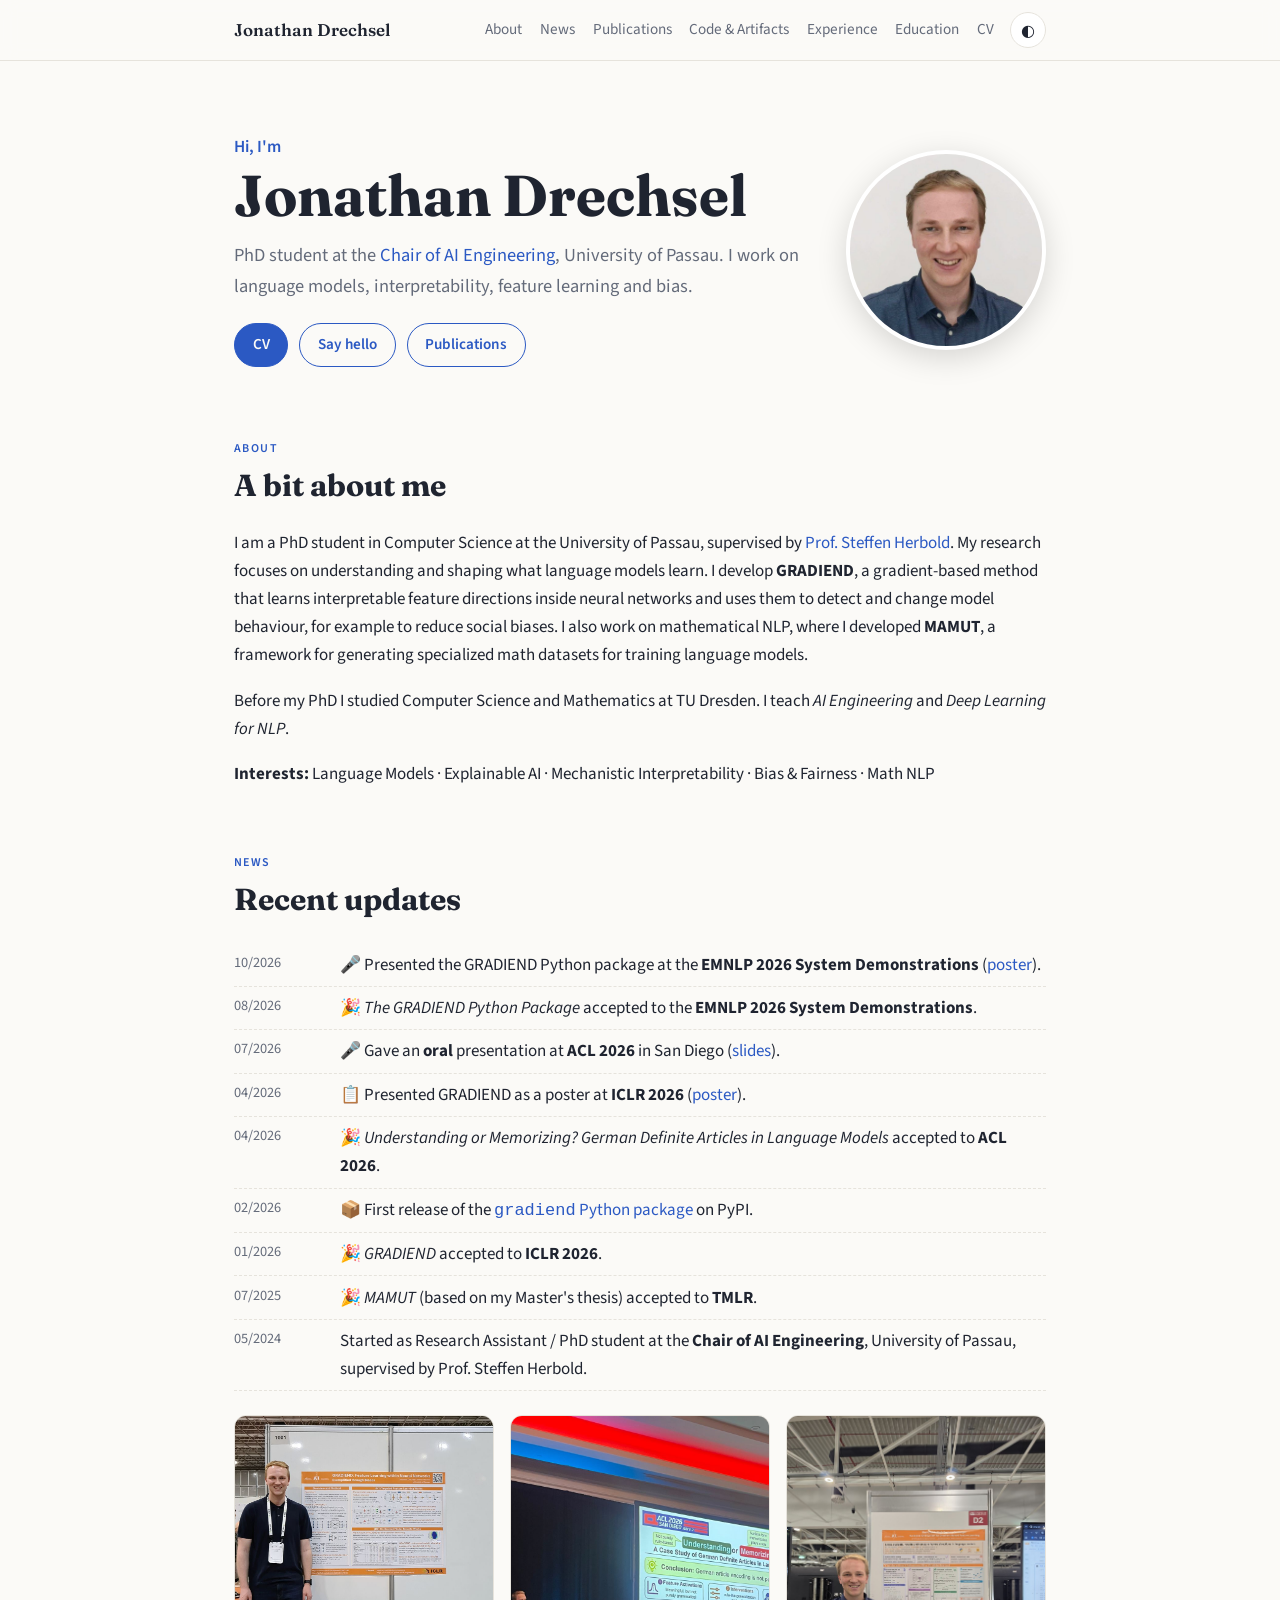
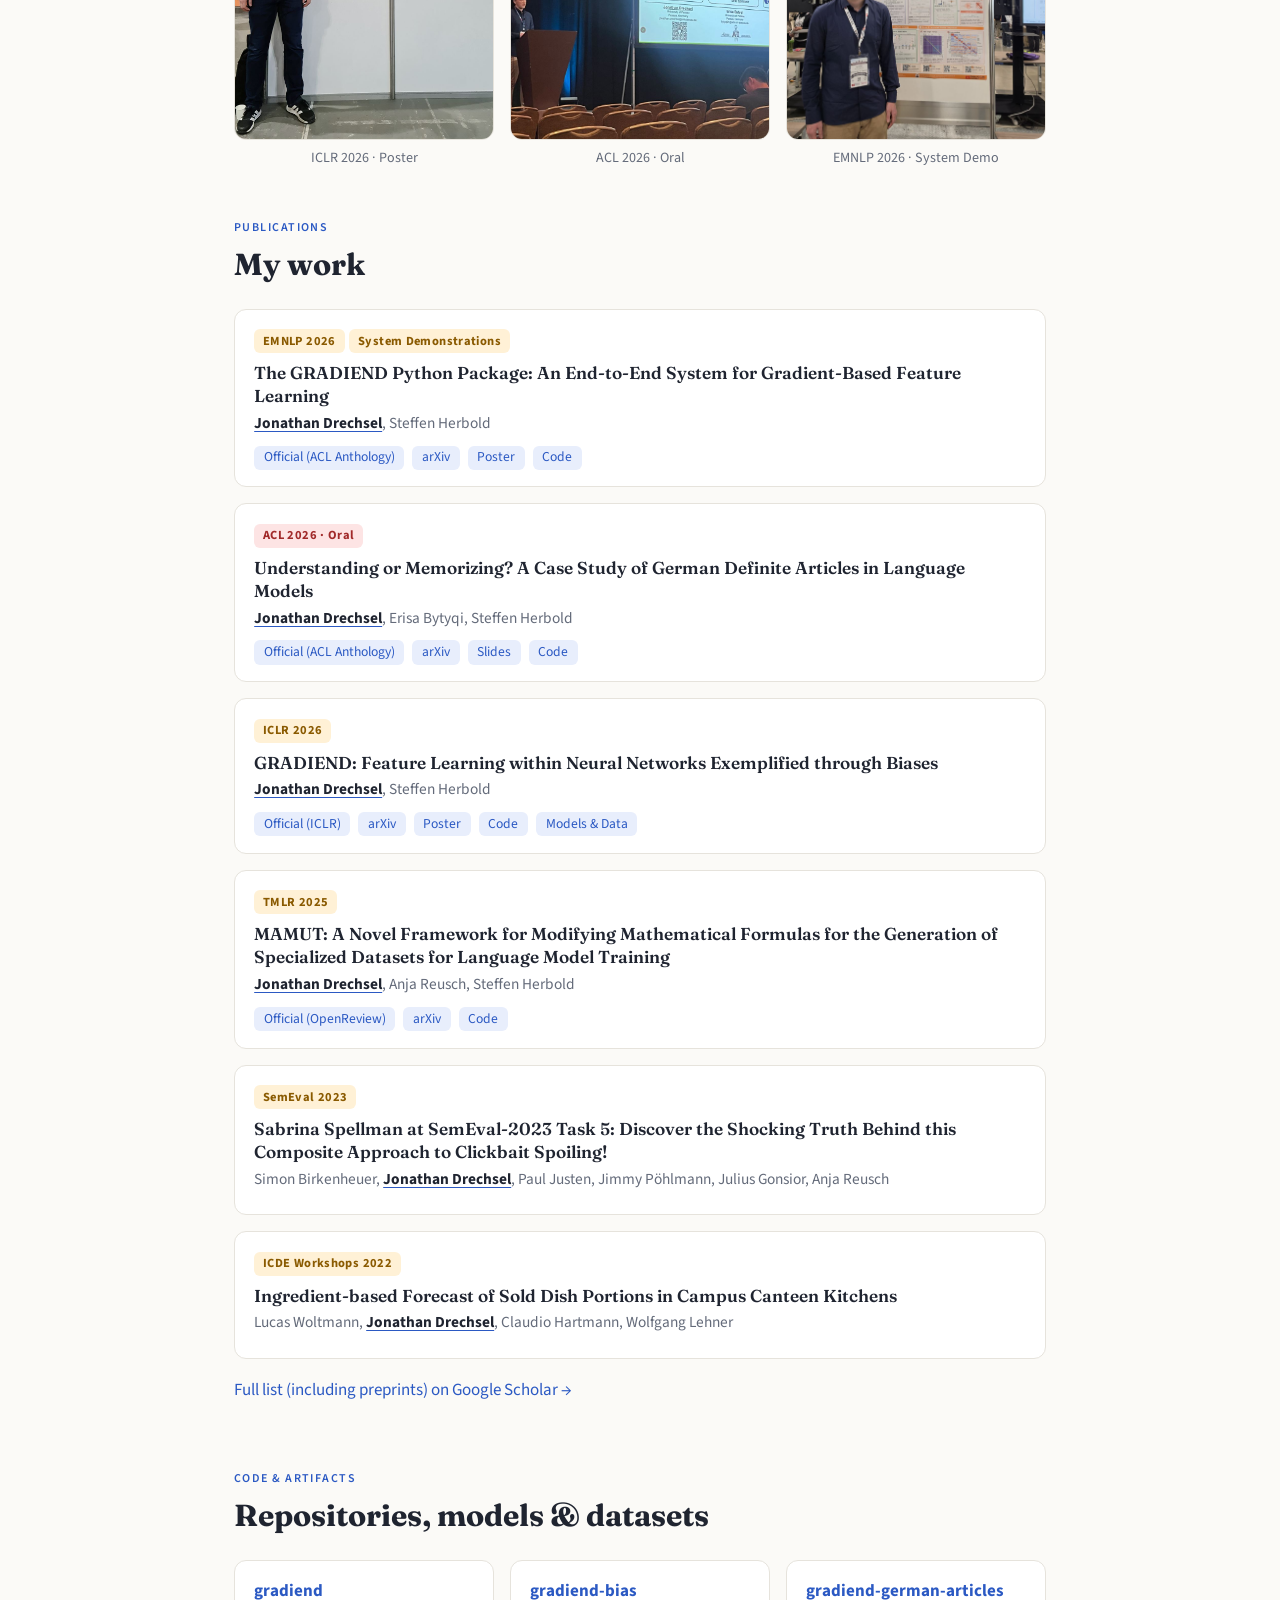
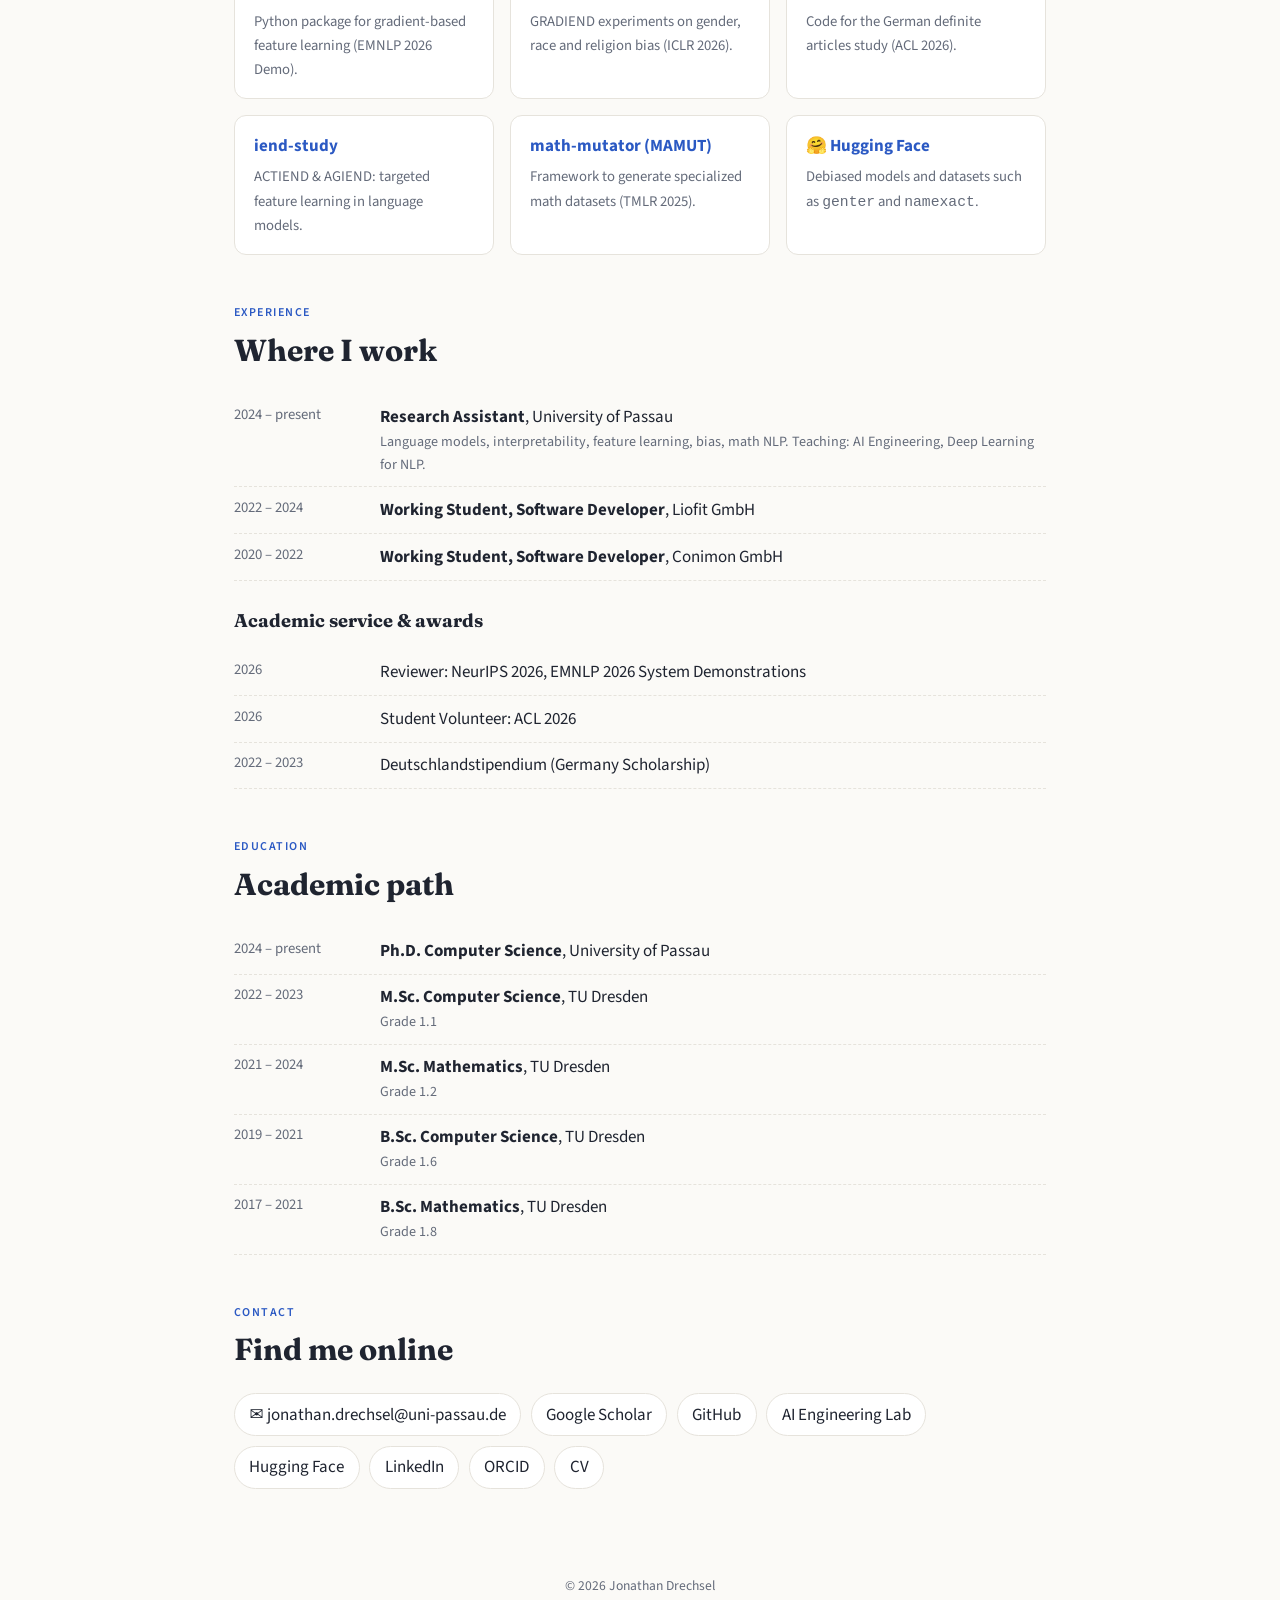
==== index.html @ 02e6375f "Add news, official links, posters, slides, photos" ====
<!DOCTYPE html>
<html lang="en" data-theme="light">
<head>
  <meta charset="UTF-8" />
  <meta name="viewport" content="width=device-width, initial-scale=1" />
  <meta name="description" content="Jonathan Drechsel — PhD student at the University of Passau working on language models, interpretability and feature learning." />
  <meta name="author" content="Jonathan Drechsel" />
  <title>Jonathan Drechsel</title>
  <link rel="preconnect" href="https://fonts.googleapis.com" />
  <link rel="preconnect" href="https://fonts.gstatic.com" crossorigin />
  <link href="https://fonts.googleapis.com/css2?family=Fraunces:opsz,wght@9..144,500;9..144,600;9..144,700&family=Source+Sans+3:ital,wght@0,400;0,600;1,400&display=swap" rel="stylesheet" />
  <link rel="stylesheet" href="styles.css" />
  <script>try{var t=localStorage.getItem("theme");if(t)document.documentElement.setAttribute("data-theme",t)}catch(e){}</script>
</head>
<body>
  <header class="site-header">
    <div class="wrap">
      <a class="brand" href="#top">Jonathan Drechsel</a>
      <nav class="nav" aria-label="Primary">
        <a href="#about">About</a>
        <a href="#news">News</a>
        <a href="#publications">Publications</a>
        <a href="#artifacts">Code &amp; Artifacts</a>
        <a href="#experience">Experience</a>
        <a href="#education">Education</a>
        <a href="cv.html">CV</a>
      </nav>
      <button type="button" class="theme-toggle" id="theme-toggle" aria-label="Toggle dark mode">◐</button>
    </div>
  </header>

  <main id="top" class="wrap">
    <section class="hero">
      <div>
        <p class="hero__hi">Hi, I'm</p>
        <h1>Jonathan Drechsel</h1>
        <p class="hero__lead">PhD student at the <a href="https://www.fim.uni-passau.de/ai-engineering" target="_blank" rel="noopener">Chair of AI Engineering</a>, University of Passau. I work on language models, interpretability, feature learning and bias.</p>
        <div class="btns">
          <a class="btn btn--primary" href="cv.html">CV</a>
          <a class="btn btn--ghost" href="mailto:jonathan.drechsel@uni-passau.de">Say hello</a>
          <a class="btn btn--ghost" href="#publications">Publications</a>
        </div>
      </div>
      <img class="hero__photo" src="assets/profile.jpg" alt="Portrait of Jonathan Drechsel" onerror="this.style.visibility='hidden'" />
    </section>

    <section id="about" class="section">
      <div class="section__label">About</div>
      <h2>A bit about me</h2>
      <p>I am a PhD student in Computer Science at the University of Passau, supervised by <a href="https://scholar.google.com/citations?user=Fac_e58AAAAJ" target="_blank" rel="noopener">Prof. Steffen Herbold</a>. My research focuses on understanding and shaping what language models learn. I develop <strong>GRADIEND</strong>, a gradient-based method that learns interpretable feature directions inside neural networks and uses them to detect and change model behaviour, for example to reduce social biases. I also work on mathematical NLP, where I developed <strong>MAMUT</strong>, a framework for generating specialized math datasets for training language models.</p>
      <p>Before my PhD I studied Computer Science and Mathematics at TU Dresden. I teach <em>AI Engineering</em> and <em>Deep Learning for NLP</em>.</p>
      <p><strong>Interests:</strong> Language Models · Explainable AI · Mechanistic Interpretability · Bias &amp; Fairness · Math NLP</p>
    </section>

    <section id="news" class="section">
      <div class="section__label">News</div>
      <h2>Recent updates</h2>
      <ul class="news">
        <li><time>10/2026</time><span>🎤 Presented the GRADIEND Python package at the <strong>EMNLP 2026 System Demonstrations</strong> (<a href="assets/2026-EMNLP-poster.pdf" target="_blank" rel="noopener">poster</a>).</span></li>
        <li><time>08/2026</time><span>🎉 <em>The GRADIEND Python Package</em> accepted to the <strong>EMNLP 2026 System Demonstrations</strong>.</span></li>
        <li><time>07/2026</time><span>🎤 Gave an <strong>oral</strong> presentation at <strong>ACL 2026</strong> in San Diego (<a href="assets/2026-ACL-slides.pdf" target="_blank" rel="noopener">slides</a>).</span></li>
        <li><time>04/2026</time><span>📋 Presented GRADIEND as a poster at <strong>ICLR 2026</strong> (<a href="assets/2026-ICLR-poster.pdf" target="_blank" rel="noopener">poster</a>).</span></li>
        <li><time>04/2026</time><span>🎉 <em>Understanding or Memorizing? German Definite Articles in Language Models</em> accepted to <strong>ACL 2026</strong>.</span></li>
        <li><time>02/2026</time><span>📦 First release of the <a href="https://pypi.org/project/gradiend/" target="_blank" rel="noopener"><code>gradiend</code> Python package</a> on PyPI.</span></li>
        <li><time>01/2026</time><span>🎉 <em>GRADIEND</em> accepted to <strong>ICLR 2026</strong>.</span></li>
        <li><time>07/2025</time><span>🎉 <em>MAMUT</em> (based on my Master's thesis) accepted to <strong>TMLR</strong>.</span></li>
        <li><time>05/2024</time><span>Started as Research Assistant / PhD student at the <strong>Chair of AI Engineering</strong>, University of Passau, supervised by Prof. Steffen Herbold.</span></li>
      </ul>
      <div class="gallery">
        <figure><a href="assets/2026-ICLR-poster.pdf" target="_blank" rel="noopener"><img src="assets/2026-ICLR-photo.jpg" alt="Jonathan Drechsel at his ICLR 2026 poster" loading="lazy" /></a><figcaption>ICLR 2026 · Poster</figcaption></figure>
        <figure><a href="assets/2026-ACL-slides.pdf" target="_blank" rel="noopener"><img src="assets/2026-ACL-photo.jpg" alt="Jonathan Drechsel presenting at ACL 2026" loading="lazy" /></a><figcaption>ACL 2026 · Oral</figcaption></figure>
        <figure><a href="assets/2026-EMNLP-poster.pdf" target="_blank" rel="noopener"><img src="assets/2026-EMNLP-photo.jpg" alt="Jonathan Drechsel at his EMNLP 2026 demo poster" loading="lazy" /></a><figcaption>EMNLP 2026 · System Demo</figcaption></figure>
      </div>
    </section>

    <section id="publications" class="section">
      <div class="section__label">Publications</div>
      <h2>My work</h2>

      <article class="pub">
        <span class="venue">EMNLP 2026</span><span class="venue">System Demonstrations</span>
        <h3 class="pub__title">The GRADIEND Python Package: An End-to-End System for Gradient-Based Feature Learning</h3>
        <p class="pub__authors"><strong>Jonathan Drechsel</strong>, Steffen Herbold</p>
        <div class="links"><a href="https://aclanthology.org/2026.emnlp-demos.18/" target="_blank" rel="noopener">Official (ACL Anthology)</a><a href="https://arxiv.org/abs/2602.23993" target="_blank" rel="noopener">arXiv</a><a href="assets/2026-EMNLP-poster.pdf" target="_blank" rel="noopener">Poster</a><a href="https://github.com/aieng-lab/gradiend" target="_blank" rel="noopener">Code</a></div>
      </article>

      <article class="pub">
        <span class="venue venue--oral">ACL 2026 · Oral</span>
        <h3 class="pub__title">Understanding or Memorizing? A Case Study of German Definite Articles in Language Models</h3>
        <p class="pub__authors"><strong>Jonathan Drechsel</strong>, Erisa Bytyqi, Steffen Herbold</p>
        <div class="links"><a href="https://aclanthology.org/2026.acl-long.436/" target="_blank" rel="noopener">Official (ACL Anthology)</a><a href="https://arxiv.org/abs/2601.09313" target="_blank" rel="noopener">arXiv</a><a href="assets/2026-ACL-slides.pdf" target="_blank" rel="noopener">Slides</a><a href="https://github.com/aieng-lab/gradiend-german-articles" target="_blank" rel="noopener">Code</a></div>
      </article>

      <article class="pub">
        <span class="venue">ICLR 2026</span>
        <h3 class="pub__title">GRADIEND: Feature Learning within Neural Networks Exemplified through Biases</h3>
        <p class="pub__authors"><strong>Jonathan Drechsel</strong>, Steffen Herbold</p>
        <div class="links"><a href="https://iclr.cc/virtual/2026/poster/10011792" target="_blank" rel="noopener">Official (ICLR)</a><a href="https://arxiv.org/abs/2502.01406" target="_blank" rel="noopener">arXiv</a><a href="assets/2026-ICLR-poster.pdf" target="_blank" rel="noopener">Poster</a><a href="https://github.com/aieng-lab/gradiend-bias" target="_blank" rel="noopener">Code</a><a href="https://huggingface.co/aieng-lab" target="_blank" rel="noopener">Models &amp; Data</a></div>
      </article>

      <article class="pub">
        <span class="venue">TMLR 2025</span>
        <h3 class="pub__title">MAMUT: A Novel Framework for Modifying Mathematical Formulas for the Generation of Specialized Datasets for Language Model Training</h3>
        <p class="pub__authors"><strong>Jonathan Drechsel</strong>, Anja Reusch, Steffen Herbold</p>
        <div class="links"><a href="https://openreview.net/forum?id=khODmRpQEx" target="_blank" rel="noopener">Official (OpenReview)</a><a href="https://arxiv.org/abs/2502.20855" target="_blank" rel="noopener">arXiv</a><a href="https://github.com/aieng-lab/math-mutator" target="_blank" rel="noopener">Code</a></div>
      </article>

      <article class="pub">
        <span class="venue">SemEval 2023</span>
        <h3 class="pub__title">Sabrina Spellman at SemEval-2023 Task 5: Discover the Shocking Truth Behind this Composite Approach to Clickbait Spoiling!</h3>
        <p class="pub__authors">Simon Birkenheuer, <strong>Jonathan Drechsel</strong>, Paul Justen, Jimmy Pöhlmann, Julius Gonsior, Anja Reusch</p>
      </article>

      <article class="pub">
        <span class="venue">ICDE Workshops 2022</span>
        <h3 class="pub__title">Ingredient-based Forecast of Sold Dish Portions in Campus Canteen Kitchens</h3>
        <p class="pub__authors">Lucas Woltmann, <strong>Jonathan Drechsel</strong>, Claudio Hartmann, Wolfgang Lehner</p>
      </article>

      <p><a href="https://scholar.google.com/citations?user=QU3A0L8AAAAJ" target="_blank" rel="noopener">Full list (including preprints) on Google Scholar →</a></p>
    </section>

    <section id="artifacts" class="section">
      <div class="section__label">Code &amp; Artifacts</div>
      <h2>Repositories, models &amp; datasets</h2>
      <div class="grid">
        <div class="card"><a href="https://github.com/aieng-lab/gradiend" target="_blank" rel="noopener"><strong>gradiend</strong></a><p>Python package for gradient-based feature learning (EMNLP 2026 Demo).</p></div>
        <div class="card"><a href="https://github.com/aieng-lab/gradiend-bias" target="_blank" rel="noopener"><strong>gradiend-bias</strong></a><p>GRADIEND experiments on gender, race and religion bias (ICLR 2026).</p></div>
        <div class="card"><a href="https://github.com/aieng-lab/gradiend-german-articles" target="_blank" rel="noopener"><strong>gradiend-german-articles</strong></a><p>Code for the German definite articles study (ACL 2026).</p></div>
        <div class="card"><a href="https://github.com/aieng-lab/iend-study" target="_blank" rel="noopener"><strong>iend-study</strong></a><p>ACTIEND &amp; AGIEND: targeted feature learning in language models.</p></div>
        <div class="card"><a href="https://github.com/aieng-lab/math-mutator" target="_blank" rel="noopener"><strong>math-mutator (MAMUT)</strong></a><p>Framework to generate specialized math datasets (TMLR 2025).</p></div>
        <div class="card"><a href="https://huggingface.co/aieng-lab" target="_blank" rel="noopener"><strong>🤗 Hugging Face</strong></a><p>Debiased models and datasets such as <code>genter</code> and <code>namexact</code>.</p></div>
      </div>
    </section>

    <section id="experience" class="section">
      <div class="section__label">Experience</div>
      <h2>Where I work</h2>
      <ul class="tl">
        <li><span class="when">2024 – present</span><span class="what"><strong>Research Assistant</strong>, University of Passau<small>Language models, interpretability, feature learning, bias, math NLP. Teaching: AI Engineering, Deep Learning for NLP.</small></span></li>
        <li><span class="when">2022 – 2024</span><span class="what"><strong>Working Student, Software Developer</strong>, Liofit GmbH</span></li>
        <li><span class="when">2020 – 2022</span><span class="what"><strong>Working Student, Software Developer</strong>, Conimon GmbH</span></li>
      </ul>
      <h3 class="sub">Academic service &amp; awards</h3>
      <ul class="tl">
        <li><span class="when">2026</span><span class="what">Reviewer: NeurIPS 2026, EMNLP 2026 System Demonstrations</span></li>
        <li><span class="when">2026</span><span class="what">Student Volunteer: ACL 2026</span></li>
        <li><span class="when">2022 – 2023</span><span class="what">Deutschlandstipendium (Germany Scholarship)</span></li>
      </ul>
    </section>

    <section id="education" class="section">
      <div class="section__label">Education</div>
      <h2>Academic path</h2>
      <ul class="tl">
        <li><span class="when">2024 – present</span><span class="what"><strong>Ph.D. Computer Science</strong>, University of Passau</span></li>
        <li><span class="when">2022 – 2023</span><span class="what"><strong>M.Sc. Computer Science</strong>, TU Dresden<small>Grade 1.1</small></span></li>
        <li><span class="when">2021 – 2024</span><span class="what"><strong>M.Sc. Mathematics</strong>, TU Dresden<small>Grade 1.2</small></span></li>
        <li><span class="when">2019 – 2021</span><span class="what"><strong>B.Sc. Computer Science</strong>, TU Dresden<small>Grade 1.6</small></span></li>
        <li><span class="when">2017 – 2021</span><span class="what"><strong>B.Sc. Mathematics</strong>, TU Dresden<small>Grade 1.8</small></span></li>
      </ul>
    </section>

    <section id="contact" class="section">
      <div class="section__label">Contact</div>
      <h2>Find me online</h2>
      <ul class="chips">
        <li><a href="mailto:jonathan.drechsel@uni-passau.de">✉ jonathan.drechsel@uni-passau.de</a></li>
        <li><a href="https://scholar.google.com/citations?user=QU3A0L8AAAAJ" target="_blank" rel="noopener">Google Scholar</a></li>
        <li><a href="https://github.com/jdrechsel13" target="_blank" rel="noopener">GitHub</a></li>
        <li><a href="https://github.com/aieng-lab" target="_blank" rel="noopener">AI Engineering Lab</a></li>
        <li><a href="https://huggingface.co/aieng-lab" target="_blank" rel="noopener">Hugging Face</a></li>
        <li><a href="https://www.linkedin.com/in/jonathan-drechsel-561b48285" target="_blank" rel="noopener">LinkedIn</a></li>
        <li><a href="https://orcid.org/0009-0007-3383-2777" target="_blank" rel="noopener">ORCID</a></li>
        <li><a href="cv.html">CV</a></li>
      </ul>
    </section>
  </main>

  <footer class="site-footer"><p>© <span id="year"></span> Jonathan Drechsel</p></footer>
  <script src="script.js"></script>
</body>
</html>
---- styles.css ----
:root {
  --bg: #fbfaf7; --surface: #ffffff; --text: #1f2430; --muted: #646b7a;
  --line: #e6e3dc; --accent: #2b59c3; --accent-soft: #e8eefc; --badge: #fff1d6; --badge-text: #8a5a00;
  --oral: #fde4e4; --oral-text: #a12a2a;
  --serif: "Fraunces", Georgia, serif; --sans: "Source Sans 3", system-ui, sans-serif;
}
[data-theme="dark"] {
  --bg: #12151c; --surface: #1a1e28; --text: #e8eaf0; --muted: #9aa2b3;
  --line: #2a3040; --accent: #8fb0ff; --accent-soft: #212a42; --badge: #3a2f14; --badge-text: #f3c969;
  --oral: #43202a; --oral-text: #ff9aa8;
}
* { box-sizing: border-box; }
html { scroll-behavior: smooth; }
body { margin: 0; background: var(--bg); color: var(--text); font: 17px/1.65 var(--sans); }
a { color: var(--accent); text-decoration: none; }
a:hover { text-decoration: underline; }
.wrap { max-width: 860px; margin: 0 auto; padding: 0 1.5rem; }

.site-header { position: sticky; top: 0; z-index: 10; background: color-mix(in srgb, var(--bg) 88%, transparent);
  backdrop-filter: blur(8px); border-bottom: 1px solid var(--line); }
.site-header .wrap { display: flex; align-items: center; gap: 1rem; height: 60px; }
.brand { font-family: var(--serif); font-weight: 600; color: var(--text); margin-right: auto; }
.nav { display: flex; gap: 1.1rem; flex-wrap: wrap; font-size: .95rem; }
.nav a { color: var(--muted); } .nav a:hover { color: var(--accent); text-decoration: none; }
.theme-toggle { border: 1px solid var(--line); background: var(--surface); color: var(--text);
  border-radius: 999px; width: 36px; height: 36px; cursor: pointer; font-size: 1rem; }

.hero { display: grid; grid-template-columns: 1fr 200px; gap: 2.5rem; align-items: center; padding: 4.5rem 0 2rem; }
.hero__hi { color: var(--accent); margin: 0; font-weight: 600; }
.hero h1 { font-family: var(--serif); font-size: clamp(2.4rem, 6vw, 3.6rem); line-height: 1.1; margin: .2rem 0 .8rem; }
.hero__lead { color: var(--muted); font-size: 1.15rem; margin: 0 0 1.4rem; }
.hero__photo { width: 200px; height: 200px; border-radius: 50%; object-fit: cover; border: 4px solid var(--surface);
  box-shadow: 0 8px 30px rgba(0,0,0,.15); background: var(--accent-soft); }
.btns { display: flex; gap: .7rem; flex-wrap: wrap; }
.btn { padding: .5rem 1.1rem; border-radius: 999px; border: 1px solid var(--accent); font-weight: 600; font-size: .95rem; }
.btn--primary { background: var(--accent); color: var(--bg); } .btn--primary:hover { text-decoration: none; opacity: .9; }
.btn--ghost { color: var(--accent); }

.section { padding: 2.5rem 0 .5rem; }
.section__label { text-transform: uppercase; letter-spacing: .12em; font-size: .75rem; color: var(--accent); font-weight: 600; }
.section h2 { font-family: var(--serif); font-size: 1.9rem; margin: .1rem 0 1.2rem; }

.news { list-style: none; padding: 0; margin: 0; }
.news li { display: grid; grid-template-columns: 90px 1fr; gap: 1rem; padding: .45rem 0; border-bottom: 1px dashed var(--line); }
.news time { color: var(--muted); font-size: .9rem; font-variant-numeric: tabular-nums; }

.pub, .proj, .card { background: var(--surface); border: 1px solid var(--line); border-radius: 12px; padding: 1rem 1.2rem; margin-bottom: 1rem; }
.venue { display: inline-block; background: var(--badge); color: var(--badge-text); font-weight: 700; font-size: .78rem;
  padding: .1rem .55rem; border-radius: 6px; letter-spacing: .03em; margin-right: .3rem; }
.venue--oral { background: var(--oral); color: var(--oral-text); }
.pub__title { font-family: var(--serif); font-size: 1.08rem; font-weight: 600; margin: .45rem 0 .2rem; line-height: 1.35; }
.pub__authors { color: var(--muted); margin: 0 0 .4rem; font-size: .96rem; }
.pub__authors strong { color: var(--text); text-decoration: underline; text-decoration-color: var(--accent); text-underline-offset: 3px; }
.links a { display: inline-block; font-size: .85rem; margin-right: .5rem; padding: .05rem .6rem; border-radius: 6px; background: var(--accent-soft); }
.links a:hover { text-decoration: none; filter: brightness(.95); }
.sub { font-family: var(--serif); font-size: 1.15rem; margin: 1.6rem 0 .8rem; }

.proj { display: flex; justify-content: space-between; gap: 1rem; align-items: baseline; }
.proj p { margin: .2rem 0 0; color: var(--muted); font-size: .95rem; }
.grid { display: grid; grid-template-columns: repeat(auto-fill, minmax(260px, 1fr)); gap: 1rem; }
.grid .card { margin: 0; } .card p { margin: .3rem 0 0; color: var(--muted); font-size: .92rem; }

.tl { list-style: none; padding: 0; margin: 0; }
.tl li { display: grid; grid-template-columns: 130px 1fr; gap: 1rem; padding: .55rem 0; border-bottom: 1px dashed var(--line); }
.tl .when { color: var(--muted); font-size: .92rem; }
.tl .what small { display: block; color: var(--muted); }

.chips { list-style: none; display: flex; flex-wrap: wrap; gap: .6rem; padding: 0; }
.chips a { display: block; border: 1px solid var(--line); background: var(--surface); padding: .4rem .9rem; border-radius: 999px; color: var(--text); }
.chips a:hover { border-color: var(--accent); text-decoration: none; }
.site-footer { text-align: center; color: var(--muted); font-size: .85rem; padding: 3rem 0 2rem; }

@media (max-width: 640px) {
  .hero { grid-template-columns: 1fr; padding-top: 2.5rem; } .hero__photo { order: -1; width: 140px; height: 140px; }
  .news li, .tl li { grid-template-columns: 1fr; gap: 0; } .nav { display: none; }
}

/* ---------- CV page / print ---------- */
.cv { max-width: 800px; margin: 0 auto; padding: 2rem 1.5rem 3rem; }
.cv h1 { font-family: var(--serif); margin: 0; font-size: 2.2rem; }
.cv .tagline { color: var(--muted); margin: 0 0 .2rem; }
.cv h2 { font-family: var(--serif); font-size: 1.2rem; border-bottom: 2px solid var(--accent); padding-bottom: .15rem; margin: 1.8rem 0 .7rem; }
.cv .item { display: grid; grid-template-columns: 140px 1fr; gap: 1rem; margin-bottom: .55rem; }
.cv .item .when { color: var(--muted); font-size: .92rem; }
.cv .publine { margin: 0 0 .6rem; font-size: .96rem; }
.cv .publine strong { text-decoration: underline; }
.cv-actions { display: flex; gap: .7rem; margin: 1rem 0; }

@media print {
  :root, [data-theme="dark"] { --bg: #fff; --surface: #fff; --text: #111; --muted: #555; --line: #ddd; --accent: #1f4aa8; --accent-soft: #fff; }
  @page { size: A4; margin: 14mm; }
  body { font-size: 10.5pt; line-height: 1.45; }
  .site-header, .cv-actions, .site-footer { display: none !important; }
  .cv { padding: 0; max-width: none; }
  .cv h2 { break-after: avoid; } .cv .item, .cv .publine { break-inside: avoid; }
  a { color: inherit; }
}

/* ---------- Conference photo gallery ---------- */
.gallery { display: grid; grid-template-columns: repeat(auto-fit, minmax(210px, 1fr)); gap: 1rem; margin-top: 1.5rem; }
.gallery figure { margin: 0; }
.gallery img { width: 100%; aspect-ratio: 4/5; object-fit: cover; object-position: top; border-radius: 12px; border: 1px solid var(--line); display: block; transition: transform .2s; }
.gallery a:hover img { transform: translateY(-3px); }
.gallery figcaption { text-align: center; color: var(--muted); font-size: .88rem; margin-top: .4rem; }
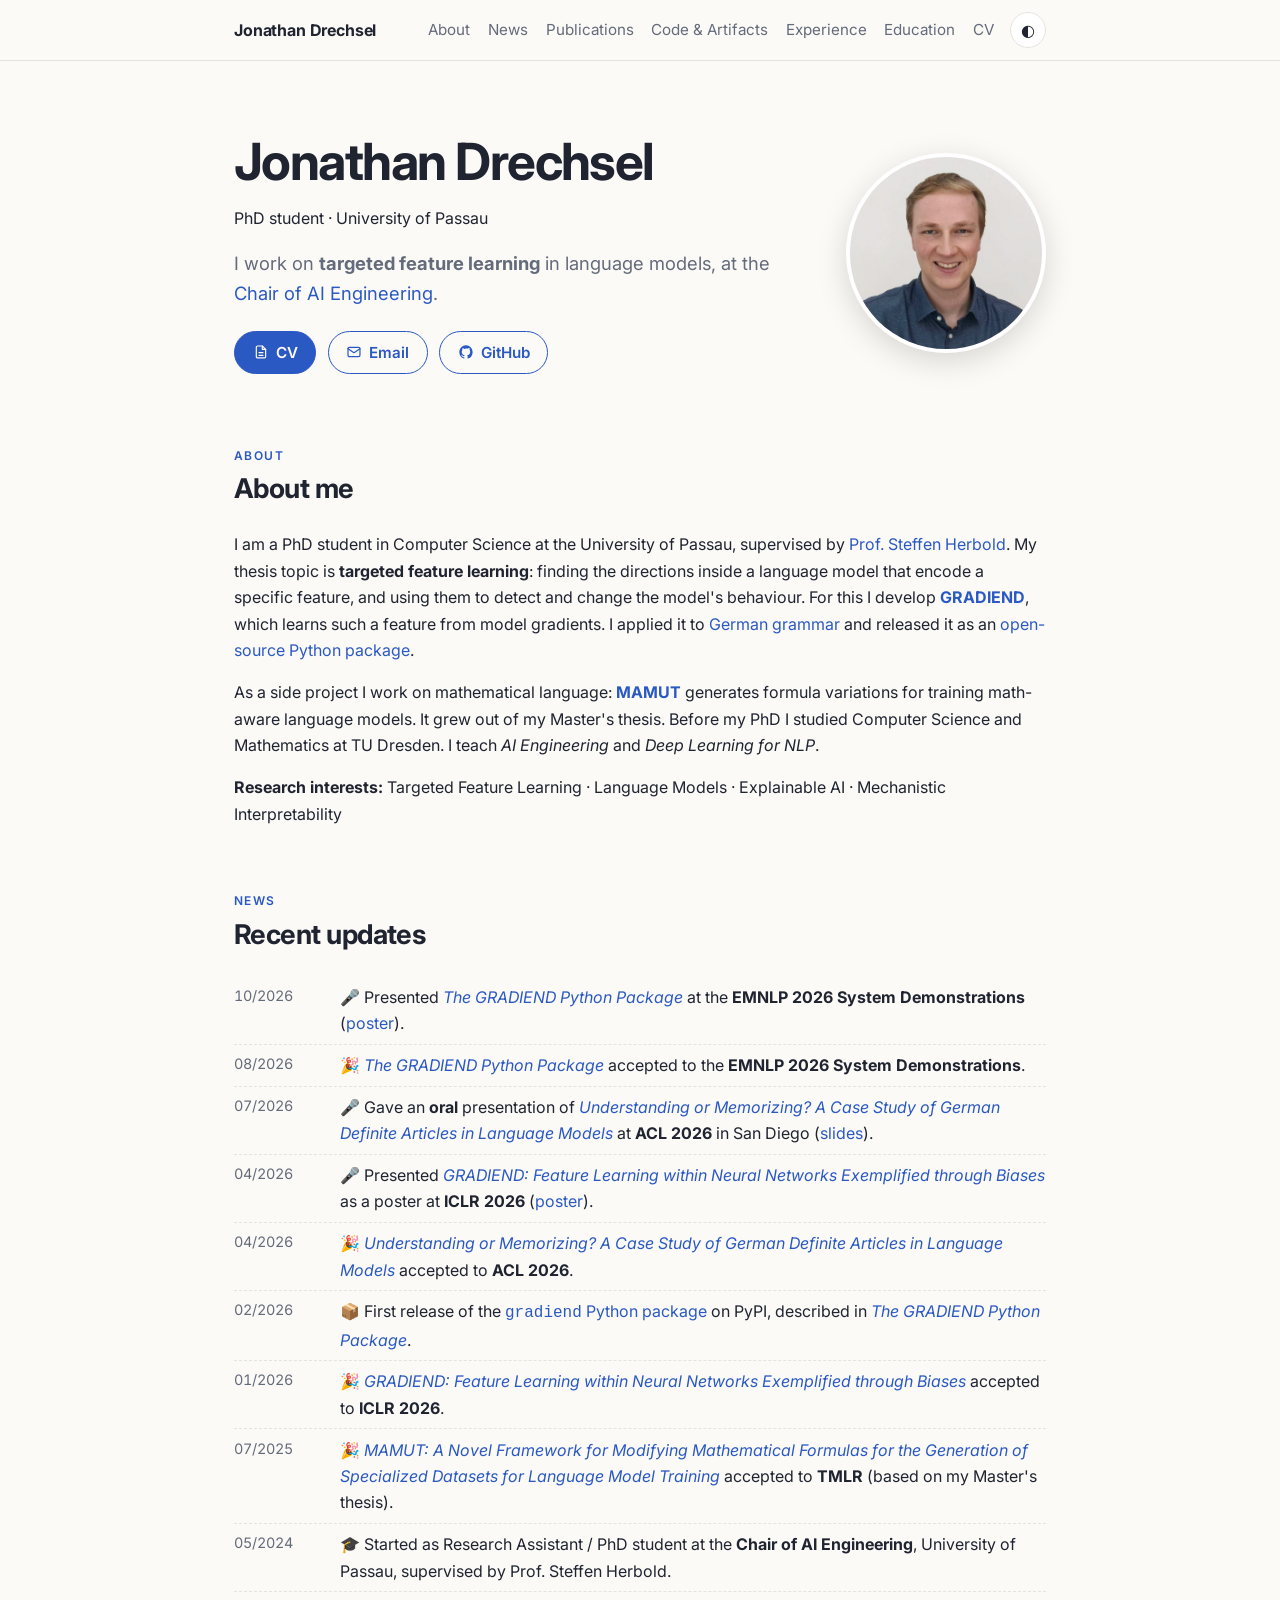
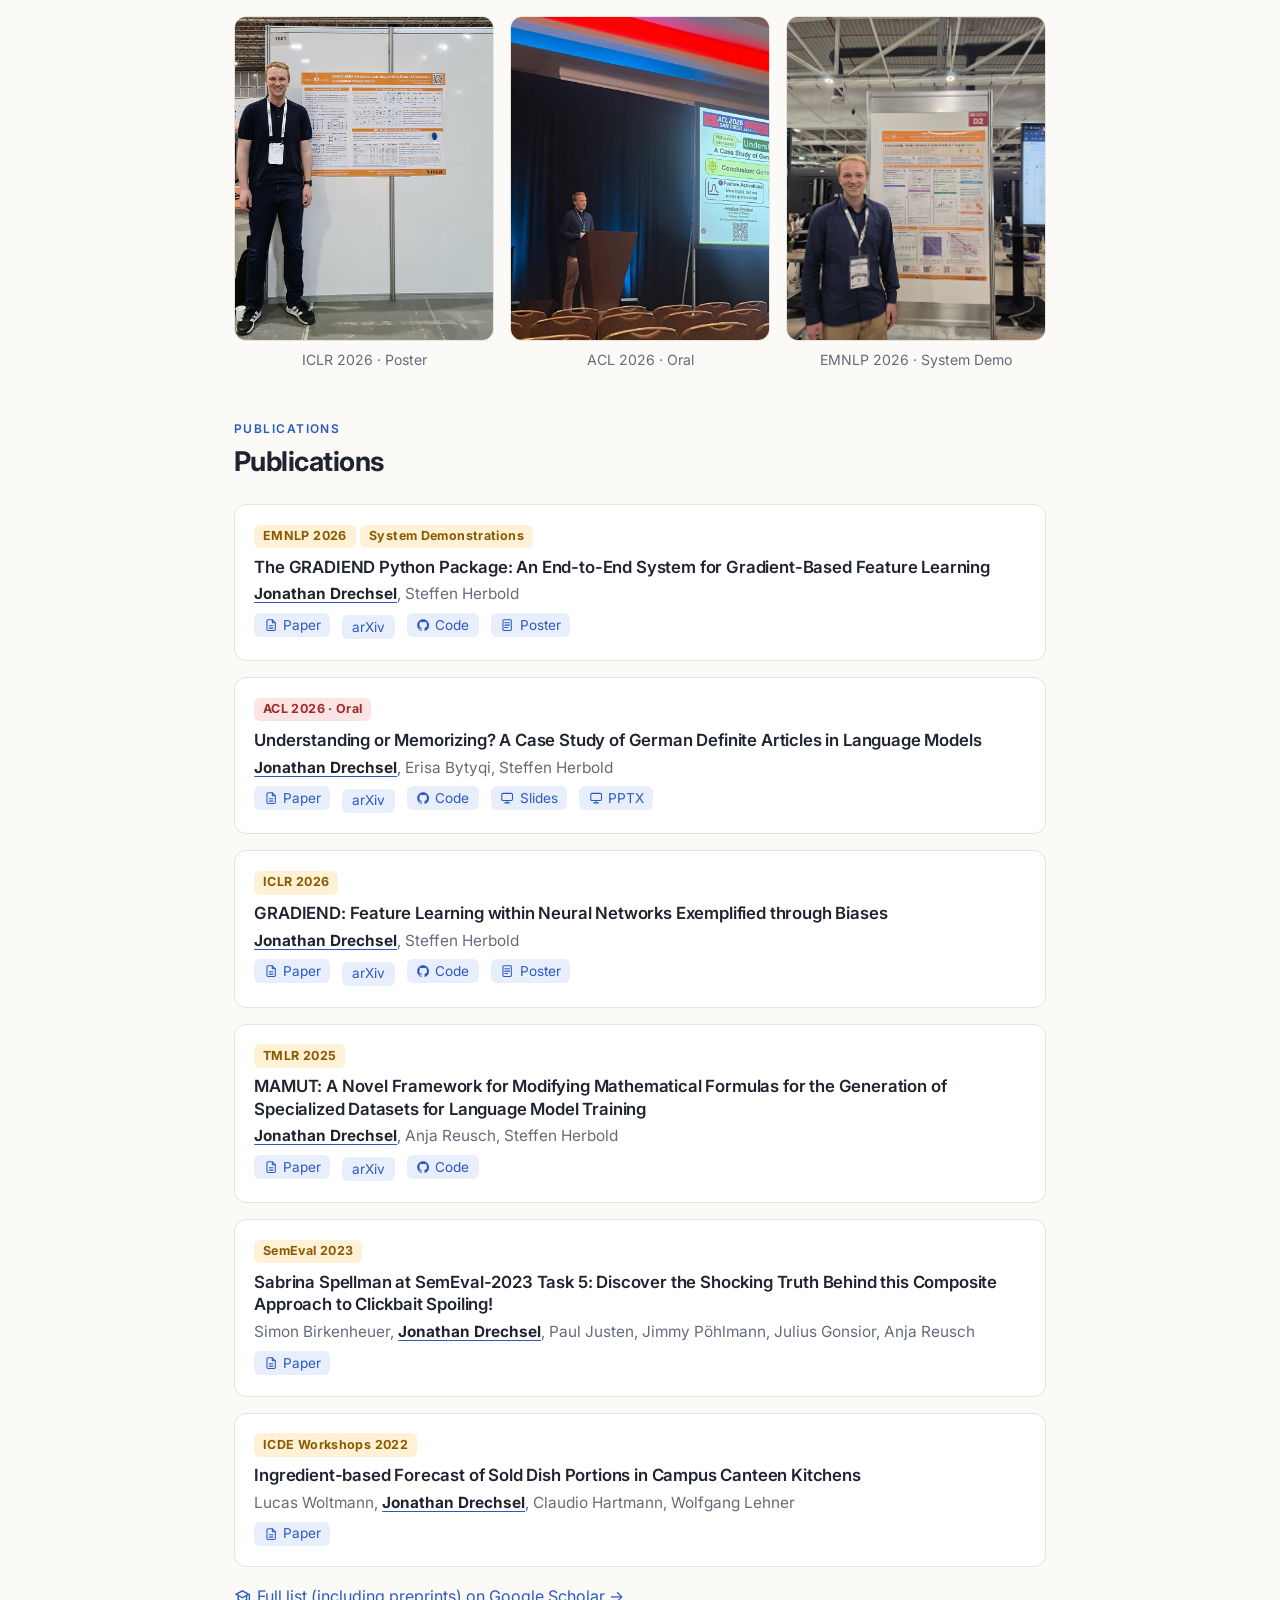
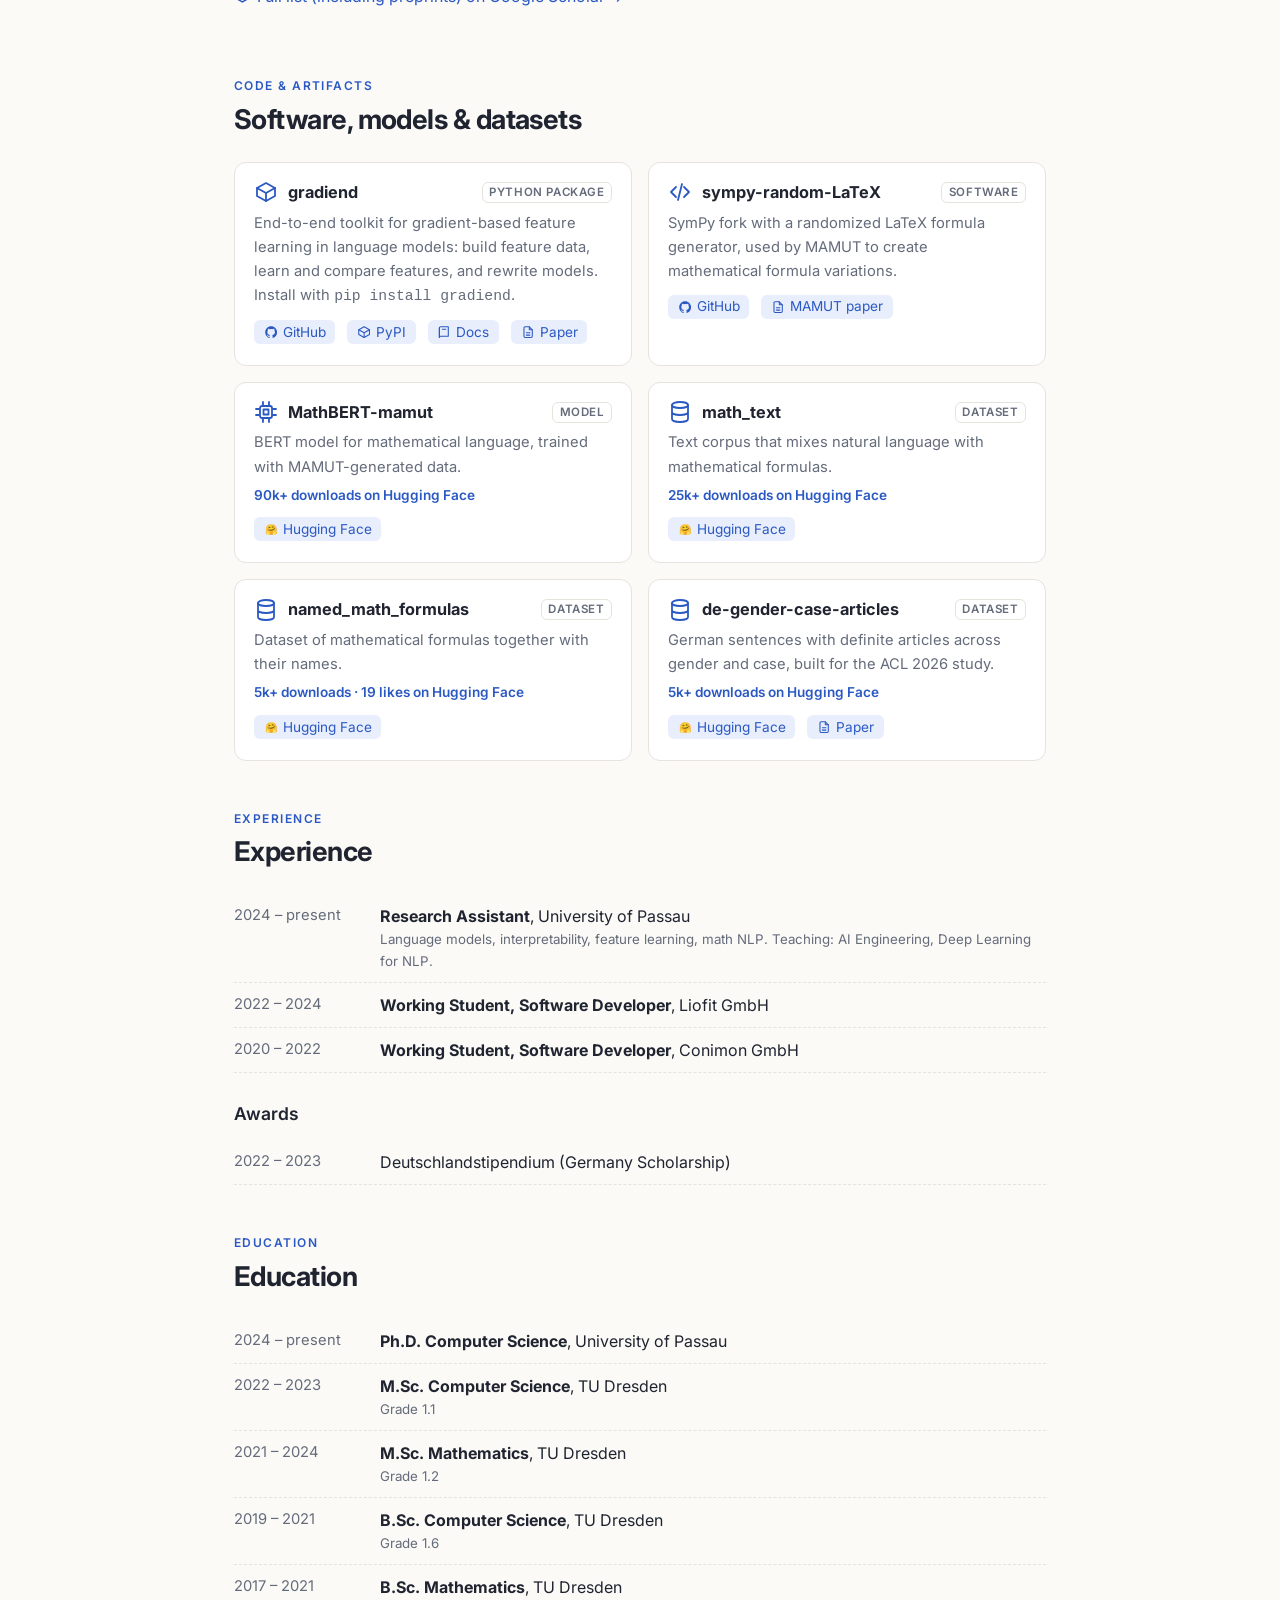
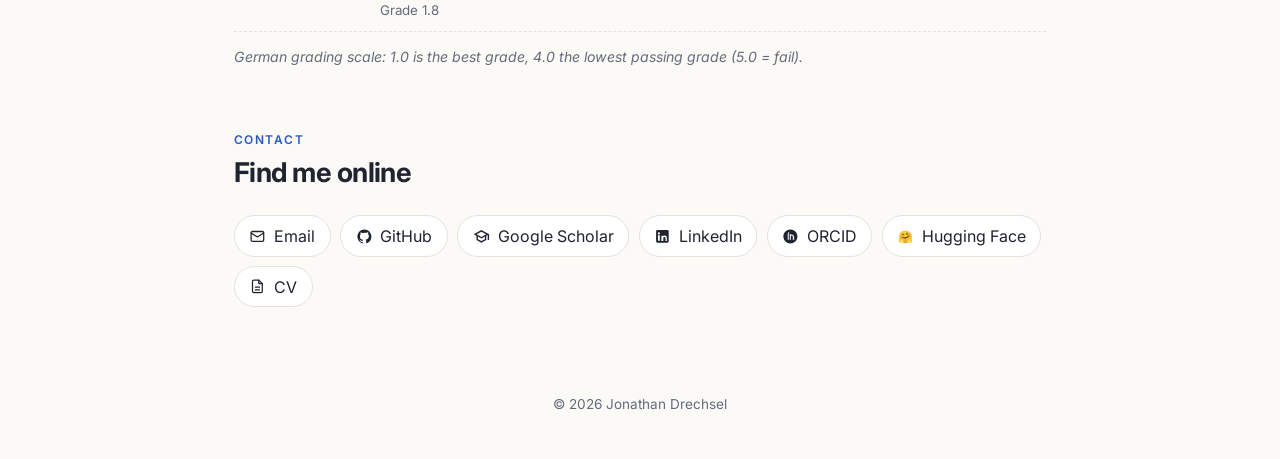
==== commit 026c9d81: "Redesign hero, richer artifacts, icons, paper-linked news, favicon" ====
--- a/index.html
+++ b/index.html
@@ -3,16 +3,36 @@
 <head>
   <meta charset="UTF-8" />
   <meta name="viewport" content="width=device-width, initial-scale=1" />
-  <meta name="description" content="Jonathan Drechsel — PhD student at the University of Passau working on language models, interpretability and feature learning." />
+  <meta name="description" content="Jonathan Drechsel — PhD student at the University of Passau working on targeted feature learning in language models." />
   <meta name="author" content="Jonathan Drechsel" />
   <title>Jonathan Drechsel</title>
+  <link rel="icon" type="image/svg+xml" href="favicon.svg" />
   <link rel="preconnect" href="https://fonts.googleapis.com" />
   <link rel="preconnect" href="https://fonts.gstatic.com" crossorigin />
-  <link href="https://fonts.googleapis.com/css2?family=Fraunces:opsz,wght@9..144,500;9..144,600;9..144,700&family=Source+Sans+3:ital,wght@0,400;0,600;1,400&display=swap" rel="stylesheet" />
+  <link href="https://fonts.googleapis.com/css2?family=Inter:wght@400;500;600;700&display=swap" rel="stylesheet" />
   <link rel="stylesheet" href="styles.css" />
   <script>try{var t=localStorage.getItem("theme");if(t)document.documentElement.setAttribute("data-theme",t)}catch(e){}</script>
 </head>
 <body>
+  <!-- Icon sprite -->
+  <svg width="0" height="0" style="position:absolute" aria-hidden="true">
+    <symbol id="i-github" viewBox="0 0 24 24"><path fill="currentColor" d="M12 2C6.48 2 2 6.58 2 12.26c0 4.52 2.87 8.35 6.84 9.71.5.1.68-.22.68-.48 0-.24-.01-.87-.01-1.71-2.78.62-3.37-1.37-3.37-1.37-.45-1.18-1.11-1.5-1.11-1.5-.91-.64.07-.63.07-.63 1 .07 1.53 1.06 1.53 1.06.89 1.56 2.34 1.11 2.91.85.09-.66.35-1.11.63-1.37-2.22-.26-4.56-1.14-4.56-5.07 0-1.12.39-2.03 1.03-2.75-.1-.26-.45-1.3.1-2.71 0 0 .84-.27 2.75 1.05A9.3 9.3 0 0 1 12 6.84c.85.004 1.71.12 2.51.35 1.9-1.32 2.74-1.05 2.74-1.05.55 1.41.2 2.45.1 2.71.64.72 1.03 1.63 1.03 2.75 0 3.94-2.34 4.8-4.57 5.06.36.32.68.94.68 1.9 0 1.37-.01 2.47-.01 2.81 0 .27.18.59.69.48A10.27 10.27 0 0 0 22 12.26C22 6.58 17.52 2 12 2z"/></symbol>
+    <symbol id="i-linkedin" viewBox="0 0 24 24"><path fill="currentColor" d="M19 3a2 2 0 0 1 2 2v14a2 2 0 0 1-2 2H5a2 2 0 0 1-2-2V5a2 2 0 0 1 2-2h14zM8.34 18.34V10.5H5.67v7.84h2.67zM7 9.3a1.55 1.55 0 1 0 0-3.1 1.55 1.55 0 0 0 0 3.1zM18.34 18.34v-4.27c0-2.29-1.22-3.35-2.85-3.35-1.31 0-1.9.72-2.23 1.23v-1.05h-2.67c.04.74 0 7.84 0 7.84h2.67v-4.38c0-.23.02-.47.08-.63.19-.47.62-1 1.35-1 0 0 .95-.06 1.48.95.3.56.27 1.36.27 2.14v2.92h2.9z"/></symbol>
+    <symbol id="i-orcid" viewBox="0 0 24 24"><path fill="currentColor" d="M12 2C6.48 2 2 6.48 2 12s4.48 10 10 10 10-4.48 10-10S17.52 2 12 2zM9.62 16.85H8.16V8.36h1.46v8.49zm.73-9.72a.95.95 0 1 1-1.9 0 .95.95 0 0 1 1.9 0zm6.5 9.72h-1.45v-4.37c0-1.08-.39-1.82-1.36-1.82-.74 0-1.18.5-1.37.98-.07.17-.09.41-.09.65v4.56h-1.45s.02-7.38 0-8.15h1.45v1.16c.19-.3.54-.72 1.32-.72 1.97 0 3.45 1.29 3.45 4.05v3.66z"/></symbol>
+    <symbol id="i-scholar" viewBox="0 0 24 24"><path fill="currentColor" d="M12 3 1 9l4 2.18v6L12 21l7-3.82v-6l2-1.09V17h2V9L12 3zm6.82 6L12 12.72 5.18 9 12 5.28 18.82 9zM17 15.99l-5 2.73-5-2.73v-3.72L12 15l5-2.73v3.72z"/></symbol>
+    <symbol id="i-mail" viewBox="0 0 24 24"><g fill="none" stroke="currentColor" stroke-width="1.8" stroke-linecap="round" stroke-linejoin="round"><rect x="3" y="5" width="18" height="14" rx="2"/><path d="m3 7 9 6 9-6"/></g></symbol>
+    <symbol id="i-file" viewBox="0 0 24 24"><g fill="none" stroke="currentColor" stroke-width="1.8" stroke-linecap="round" stroke-linejoin="round"><path d="M14 3H7a2 2 0 0 0-2 2v14a2 2 0 0 0 2 2h10a2 2 0 0 0 2-2V8z"/><path d="M14 3v5h5M9 13h6M9 17h6"/></g></symbol>
+    <symbol id="i-package" viewBox="0 0 24 24"><g fill="none" stroke="currentColor" stroke-width="1.8" stroke-linecap="round" stroke-linejoin="round"><path d="M21 8 12 3 3 8v8l9 5 9-5z"/><path d="m3 8 9 5 9-5M12 13v8"/></g></symbol>
+    <symbol id="i-book" viewBox="0 0 24 24"><g fill="none" stroke="currentColor" stroke-width="1.8" stroke-linecap="round" stroke-linejoin="round"><path d="M4 5a2 2 0 0 1 2-2h13v16H6a2 2 0 0 0-2 2z"/><path d="M4 21V5M9 7h6"/></g></symbol>
+    <symbol id="i-database" viewBox="0 0 24 24"><g fill="none" stroke="currentColor" stroke-width="1.8" stroke-linecap="round" stroke-linejoin="round"><ellipse cx="12" cy="5" rx="8" ry="3"/><path d="M4 5v14c0 1.7 3.6 3 8 3s8-1.3 8-3V5M4 12c0 1.7 3.6 3 8 3s8-1.3 8-3"/></g></symbol>
+    <symbol id="i-cpu" viewBox="0 0 24 24"><g fill="none" stroke="currentColor" stroke-width="1.8" stroke-linecap="round" stroke-linejoin="round"><rect x="6" y="6" width="12" height="12" rx="2"/><rect x="9.5" y="9.5" width="5" height="5"/><path d="M9 2v3M15 2v3M9 19v3M15 19v3M2 9h3M2 15h3M19 9h3M19 15h3"/></g></symbol>
+    <symbol id="i-code" viewBox="0 0 24 24"><g fill="none" stroke="currentColor" stroke-width="1.8" stroke-linecap="round" stroke-linejoin="round"><path d="m8 7-5 5 5 5M16 7l5 5-5 5M14 4l-4 16"/></g></symbol>
+    <symbol id="i-link" viewBox="0 0 24 24"><g fill="none" stroke="currentColor" stroke-width="1.8" stroke-linecap="round" stroke-linejoin="round"><path d="M10 14a4 4 0 0 0 5.7 0l3-3a4 4 0 0 0-5.7-5.7l-1 1M14 10a4 4 0 0 0-5.7 0l-3 3a4 4 0 0 0 5.7 5.7l1-1"/></g></symbol>
+    <symbol id="i-hf" viewBox="0 0 24 24"><text x="12" y="18" text-anchor="middle" font-size="17">🤗</text></symbol>
+    <symbol id="i-slides" viewBox="0 0 24 24"><g fill="none" stroke="currentColor" stroke-width="1.8" stroke-linecap="round" stroke-linejoin="round"><rect x="3" y="4" width="18" height="12" rx="2"/><path d="M12 16v4M8 20h8"/></g></symbol>
+    <symbol id="i-poster" viewBox="0 0 24 24"><g fill="none" stroke="currentColor" stroke-width="1.8" stroke-linecap="round" stroke-linejoin="round"><rect x="5" y="3" width="14" height="18" rx="1.5"/><path d="M8 8h8M8 12h8M8 16h5"/></g></symbol>
+  </svg>
+
   <header class="site-header">
     <div class="wrap">
       <a class="brand" href="#top">Jonathan Drechsel</a>
@@ -32,13 +52,13 @@
   <main id="top" class="wrap">
     <section class="hero">
       <div>
-        <p class="hero__hi">Hi, I'm</p>
         <h1>Jonathan Drechsel</h1>
-        <p class="hero__lead">PhD student at the <a href="https://www.fim.uni-passau.de/ai-engineering" target="_blank" rel="noopener">Chair of AI Engineering</a>, University of Passau. I work on language models, interpretability, feature learning and bias.</p>
+        <p class="hero__role">PhD student · University of Passau</p>
+        <p class="hero__lead">I work on <strong>targeted feature learning</strong> in language models, at the <a href="https://www.fim.uni-passau.de/ai-engineering" target="_blank" rel="noopener">Chair of AI Engineering</a>.</p>
         <div class="btns">
-          <a class="btn btn--primary" href="cv.html">CV</a>
-          <a class="btn btn--ghost" href="mailto:jonathan.drechsel@uni-passau.de">Say hello</a>
-          <a class="btn btn--ghost" href="#publications">Publications</a>
+          <a class="btn btn--primary" href="cv.html"><svg class="icon"><use href="#i-file"/></svg>CV</a>
+          <a class="btn btn--ghost" href="mailto:jonathan.drechsel@uni-passau.de"><svg class="icon"><use href="#i-mail"/></svg>Email</a>
+          <a class="btn btn--ghost" href="https://github.com/jdrechsel13" target="_blank" rel="noopener"><svg class="icon"><use href="#i-github"/></svg>GitHub</a>
         </div>
       </div>
       <img class="hero__photo" src="assets/profile.jpg" alt="Portrait of Jonathan Drechsel" onerror="this.style.visibility='hidden'" />
@@ -46,25 +66,25 @@
 
     <section id="about" class="section">
       <div class="section__label">About</div>
-      <h2>A bit about me</h2>
-      <p>I am a PhD student in Computer Science at the University of Passau, supervised by <a href="https://scholar.google.com/citations?user=Fac_e58AAAAJ" target="_blank" rel="noopener">Prof. Steffen Herbold</a>. My research focuses on understanding and shaping what language models learn. I develop <strong>GRADIEND</strong>, a gradient-based method that learns interpretable feature directions inside neural networks and uses them to detect and change model behaviour, for example to reduce social biases. I also work on mathematical NLP, where I developed <strong>MAMUT</strong>, a framework for generating specialized math datasets for training language models.</p>
-      <p>Before my PhD I studied Computer Science and Mathematics at TU Dresden. I teach <em>AI Engineering</em> and <em>Deep Learning for NLP</em>.</p>
-      <p><strong>Interests:</strong> Language Models · Explainable AI · Mechanistic Interpretability · Bias &amp; Fairness · Math NLP</p>
+      <h2>About me</h2>
+      <p>I am a PhD student in Computer Science at the University of Passau, supervised by <a href="https://scholar.google.com/citations?user=Fac_e58AAAAJ" target="_blank" rel="noopener">Prof. Steffen Herbold</a>. My thesis topic is <strong>targeted feature learning</strong>: finding the directions inside a language model that encode a specific feature, and using them to detect and change the model's behaviour. For this I develop <a href="https://iclr.cc/virtual/2026/poster/10011792" target="_blank" rel="noopener"><strong>GRADIEND</strong></a>, which learns such a feature from model gradients. I applied it to <a href="https://aclanthology.org/2026.acl-long.436/" target="_blank" rel="noopener">German grammar</a> and released it as an <a href="https://aclanthology.org/2026.emnlp-demos.18/" target="_blank" rel="noopener">open-source Python package</a>.</p>
+      <p>As a side project I work on mathematical language: <a href="https://openreview.net/forum?id=khODmRpQEx" target="_blank" rel="noopener"><strong>MAMUT</strong></a> generates formula variations for training math-aware language models. It grew out of my Master's thesis. Before my PhD I studied Computer Science and Mathematics at TU Dresden. I teach <em>AI Engineering</em> and <em>Deep Learning for NLP</em>.</p>
+      <p><strong>Research interests:</strong> Targeted Feature Learning · Language Models · Explainable AI · Mechanistic Interpretability</p>
     </section>
 
     <section id="news" class="section">
       <div class="section__label">News</div>
       <h2>Recent updates</h2>
       <ul class="news">
-        <li><time>10/2026</time><span>🎤 Presented the GRADIEND Python package at the <strong>EMNLP 2026 System Demonstrations</strong> (<a href="assets/2026-EMNLP-poster.pdf" target="_blank" rel="noopener">poster</a>).</span></li>
-        <li><time>08/2026</time><span>🎉 <em>The GRADIEND Python Package</em> accepted to the <strong>EMNLP 2026 System Demonstrations</strong>.</span></li>
-        <li><time>07/2026</time><span>🎤 Gave an <strong>oral</strong> presentation at <strong>ACL 2026</strong> in San Diego (<a href="assets/2026-ACL-slides.pdf" target="_blank" rel="noopener">slides</a>).</span></li>
-        <li><time>04/2026</time><span>📋 Presented GRADIEND as a poster at <strong>ICLR 2026</strong> (<a href="assets/2026-ICLR-poster.pdf" target="_blank" rel="noopener">poster</a>).</span></li>
-        <li><time>04/2026</time><span>🎉 <em>Understanding or Memorizing? German Definite Articles in Language Models</em> accepted to <strong>ACL 2026</strong>.</span></li>
-        <li><time>02/2026</time><span>📦 First release of the <a href="https://pypi.org/project/gradiend/" target="_blank" rel="noopener"><code>gradiend</code> Python package</a> on PyPI.</span></li>
-        <li><time>01/2026</time><span>🎉 <em>GRADIEND</em> accepted to <strong>ICLR 2026</strong>.</span></li>
-        <li><time>07/2025</time><span>🎉 <em>MAMUT</em> (based on my Master's thesis) accepted to <strong>TMLR</strong>.</span></li>
-        <li><time>05/2024</time><span>Started as Research Assistant / PhD student at the <strong>Chair of AI Engineering</strong>, University of Passau, supervised by Prof. Steffen Herbold.</span></li>
+        <li><time>10/2026</time><span>🎤 Presented <a href="https://aclanthology.org/2026.emnlp-demos.18/" target="_blank" rel="noopener"><em>The GRADIEND Python Package</em></a> at the <strong>EMNLP 2026 System Demonstrations</strong> (<a href="assets/2026-EMNLP-poster.pdf" target="_blank" rel="noopener">poster</a>).</span></li>
+        <li><time>08/2026</time><span>🎉 <a href="https://aclanthology.org/2026.emnlp-demos.18/" target="_blank" rel="noopener"><em>The GRADIEND Python Package</em></a> accepted to the <strong>EMNLP 2026 System Demonstrations</strong>.</span></li>
+        <li><time>07/2026</time><span>🎤 Gave an <strong>oral</strong> presentation of <a href="https://aclanthology.org/2026.acl-long.436/" target="_blank" rel="noopener"><em>Understanding or Memorizing? A Case Study of German Definite Articles in Language Models</em></a> at <strong>ACL 2026</strong> in San Diego (<a href="assets/2026-ACL-slides.pdf" target="_blank" rel="noopener">slides</a>).</span></li>
+        <li><time>04/2026</time><span>🎤 Presented <a href="https://iclr.cc/virtual/2026/poster/10011792" target="_blank" rel="noopener"><em>GRADIEND: Feature Learning within Neural Networks Exemplified through Biases</em></a> as a poster at <strong>ICLR 2026</strong> (<a href="assets/2026-ICLR-poster.pdf" target="_blank" rel="noopener">poster</a>).</span></li>
+        <li><time>04/2026</time><span>🎉 <a href="https://aclanthology.org/2026.acl-long.436/" target="_blank" rel="noopener"><em>Understanding or Memorizing? A Case Study of German Definite Articles in Language Models</em></a> accepted to <strong>ACL 2026</strong>.</span></li>
+        <li><time>02/2026</time><span>📦 First release of the <a href="https://pypi.org/project/gradiend/" target="_blank" rel="noopener"><code>gradiend</code> Python package</a> on PyPI, described in <a href="https://aclanthology.org/2026.emnlp-demos.18/" target="_blank" rel="noopener"><em>The GRADIEND Python Package</em></a>.</span></li>
+        <li><time>01/2026</time><span>🎉 <a href="https://iclr.cc/virtual/2026/poster/10011792" target="_blank" rel="noopener"><em>GRADIEND: Feature Learning within Neural Networks Exemplified through Biases</em></a> accepted to <strong>ICLR 2026</strong>.</span></li>
+        <li><time>07/2025</time><span>🎉 <a href="https://openreview.net/forum?id=khODmRpQEx" target="_blank" rel="noopener"><em>MAMUT: A Novel Framework for Modifying Mathematical Formulas for the Generation of Specialized Datasets for Language Model Training</em></a> accepted to <strong>TMLR</strong> (based on my Master's thesis).</span></li>
+        <li><time>05/2024</time><span>🎓 Started as Research Assistant / PhD student at the <strong>Chair of AI Engineering</strong>, University of Passau, supervised by Prof. Steffen Herbold.</span></li>
       </ul>
       <div class="gallery">
         <figure><a href="assets/2026-ICLR-poster.pdf" target="_blank" rel="noopener"><img src="assets/2026-ICLR-photo.jpg" alt="Jonathan Drechsel at his ICLR 2026 poster" loading="lazy" /></a><figcaption>ICLR 2026 · Poster</figcaption></figure>
@@ -75,83 +95,147 @@
 
     <section id="publications" class="section">
       <div class="section__label">Publications</div>
-      <h2>My work</h2>
+      <h2>Publications</h2>
 
       <article class="pub">
         <span class="venue">EMNLP 2026</span><span class="venue">System Demonstrations</span>
         <h3 class="pub__title">The GRADIEND Python Package: An End-to-End System for Gradient-Based Feature Learning</h3>
         <p class="pub__authors"><strong>Jonathan Drechsel</strong>, Steffen Herbold</p>
-        <div class="links"><a href="https://aclanthology.org/2026.emnlp-demos.18/" target="_blank" rel="noopener">Official (ACL Anthology)</a><a href="https://arxiv.org/abs/2602.23993" target="_blank" rel="noopener">arXiv</a><a href="assets/2026-EMNLP-poster.pdf" target="_blank" rel="noopener">Poster</a><a href="https://github.com/aieng-lab/gradiend" target="_blank" rel="noopener">Code</a></div>
+        <div class="links">
+          <a href="https://aclanthology.org/2026.emnlp-demos.18/" target="_blank" rel="noopener"><svg class="icon"><use href="#i-file"/></svg>Paper</a>
+          <a href="https://arxiv.org/abs/2602.23993" target="_blank" rel="noopener">arXiv</a>
+          <a href="https://github.com/aieng-lab/gradiend" target="_blank" rel="noopener"><svg class="icon"><use href="#i-github"/></svg>Code</a>
+          <a href="assets/2026-EMNLP-poster.pdf" target="_blank" rel="noopener"><svg class="icon"><use href="#i-poster"/></svg>Poster</a>
+        </div>
       </article>
 
       <article class="pub">
         <span class="venue venue--oral">ACL 2026 · Oral</span>
         <h3 class="pub__title">Understanding or Memorizing? A Case Study of German Definite Articles in Language Models</h3>
         <p class="pub__authors"><strong>Jonathan Drechsel</strong>, Erisa Bytyqi, Steffen Herbold</p>
-        <div class="links"><a href="https://aclanthology.org/2026.acl-long.436/" target="_blank" rel="noopener">Official (ACL Anthology)</a><a href="https://arxiv.org/abs/2601.09313" target="_blank" rel="noopener">arXiv</a><a href="assets/2026-ACL-slides.pdf" target="_blank" rel="noopener">Slides</a><a href="https://github.com/aieng-lab/gradiend-german-articles" target="_blank" rel="noopener">Code</a></div>
+        <div class="links">
+          <a href="https://aclanthology.org/2026.acl-long.436/" target="_blank" rel="noopener"><svg class="icon"><use href="#i-file"/></svg>Paper</a>
+          <a href="https://arxiv.org/abs/2601.09313" target="_blank" rel="noopener">arXiv</a>
+          <a href="https://github.com/aieng-lab/gradiend-german-articles" target="_blank" rel="noopener"><svg class="icon"><use href="#i-github"/></svg>Code</a>
+          <a href="assets/2026-ACL-slides.pdf" target="_blank" rel="noopener"><svg class="icon"><use href="#i-slides"/></svg>Slides</a>
+          <a href="assets/2026-ACL-slides.pptx" download><svg class="icon"><use href="#i-slides"/></svg>PPTX</a>
+        </div>
       </article>
 
       <article class="pub">
         <span class="venue">ICLR 2026</span>
         <h3 class="pub__title">GRADIEND: Feature Learning within Neural Networks Exemplified through Biases</h3>
         <p class="pub__authors"><strong>Jonathan Drechsel</strong>, Steffen Herbold</p>
-        <div class="links"><a href="https://iclr.cc/virtual/2026/poster/10011792" target="_blank" rel="noopener">Official (ICLR)</a><a href="https://arxiv.org/abs/2502.01406" target="_blank" rel="noopener">arXiv</a><a href="assets/2026-ICLR-poster.pdf" target="_blank" rel="noopener">Poster</a><a href="https://github.com/aieng-lab/gradiend-bias" target="_blank" rel="noopener">Code</a><a href="https://huggingface.co/aieng-lab" target="_blank" rel="noopener">Models &amp; Data</a></div>
+        <div class="links">
+          <a href="https://iclr.cc/virtual/2026/poster/10011792" target="_blank" rel="noopener"><svg class="icon"><use href="#i-file"/></svg>Paper</a>
+          <a href="https://arxiv.org/abs/2502.01406" target="_blank" rel="noopener">arXiv</a>
+          <a href="https://github.com/aieng-lab/gradiend-bias" target="_blank" rel="noopener"><svg class="icon"><use href="#i-github"/></svg>Code</a>
+          <a href="assets/2026-ICLR-poster.pdf" target="_blank" rel="noopener"><svg class="icon"><use href="#i-poster"/></svg>Poster</a>
+        </div>
       </article>
 
       <article class="pub">
         <span class="venue">TMLR 2025</span>
         <h3 class="pub__title">MAMUT: A Novel Framework for Modifying Mathematical Formulas for the Generation of Specialized Datasets for Language Model Training</h3>
         <p class="pub__authors"><strong>Jonathan Drechsel</strong>, Anja Reusch, Steffen Herbold</p>
-        <div class="links"><a href="https://openreview.net/forum?id=khODmRpQEx" target="_blank" rel="noopener">Official (OpenReview)</a><a href="https://arxiv.org/abs/2502.20855" target="_blank" rel="noopener">arXiv</a><a href="https://github.com/aieng-lab/math-mutator" target="_blank" rel="noopener">Code</a></div>
+        <div class="links">
+          <a href="https://openreview.net/forum?id=khODmRpQEx" target="_blank" rel="noopener"><svg class="icon"><use href="#i-file"/></svg>Paper</a>
+          <a href="https://arxiv.org/abs/2502.20855" target="_blank" rel="noopener">arXiv</a>
+          <a href="https://github.com/aieng-lab/math-mutator" target="_blank" rel="noopener"><svg class="icon"><use href="#i-github"/></svg>Code</a>
+        </div>
       </article>
 
       <article class="pub">
         <span class="venue">SemEval 2023</span>
         <h3 class="pub__title">Sabrina Spellman at SemEval-2023 Task 5: Discover the Shocking Truth Behind this Composite Approach to Clickbait Spoiling!</h3>
         <p class="pub__authors">Simon Birkenheuer, <strong>Jonathan Drechsel</strong>, Paul Justen, Jimmy Pöhlmann, Julius Gonsior, Anja Reusch</p>
+        <div class="links"><a href="https://aclanthology.org/2023.semeval-1.134/" target="_blank" rel="noopener"><svg class="icon"><use href="#i-file"/></svg>Paper</a></div>
       </article>
 
       <article class="pub">
         <span class="venue">ICDE Workshops 2022</span>
         <h3 class="pub__title">Ingredient-based Forecast of Sold Dish Portions in Campus Canteen Kitchens</h3>
         <p class="pub__authors">Lucas Woltmann, <strong>Jonathan Drechsel</strong>, Claudio Hartmann, Wolfgang Lehner</p>
-      </article>
-
-      <p><a href="https://scholar.google.com/citations?user=QU3A0L8AAAAJ" target="_blank" rel="noopener">Full list (including preprints) on Google Scholar →</a></p>
+        <div class="links"><a href="https://ieeexplore.ieee.org/document/9814582/" target="_blank" rel="noopener"><svg class="icon"><use href="#i-file"/></svg>Paper</a></div>
+      </article>
+
+      <p><a class="more" href="https://scholar.google.com/citations?user=QU3A0L8AAAAJ" target="_blank" rel="noopener"><svg class="icon"><use href="#i-scholar"/></svg>Full list (including preprints) on Google Scholar →</a></p>
     </section>
 
     <section id="artifacts" class="section">
       <div class="section__label">Code &amp; Artifacts</div>
-      <h2>Repositories, models &amp; datasets</h2>
+      <h2>Software, models &amp; datasets</h2>
       <div class="grid">
-        <div class="card"><a href="https://github.com/aieng-lab/gradiend" target="_blank" rel="noopener"><strong>gradiend</strong></a><p>Python package for gradient-based feature learning (EMNLP 2026 Demo).</p></div>
-        <div class="card"><a href="https://github.com/aieng-lab/gradiend-bias" target="_blank" rel="noopener"><strong>gradiend-bias</strong></a><p>GRADIEND experiments on gender, race and religion bias (ICLR 2026).</p></div>
-        <div class="card"><a href="https://github.com/aieng-lab/gradiend-german-articles" target="_blank" rel="noopener"><strong>gradiend-german-articles</strong></a><p>Code for the German definite articles study (ACL 2026).</p></div>
-        <div class="card"><a href="https://github.com/aieng-lab/iend-study" target="_blank" rel="noopener"><strong>iend-study</strong></a><p>ACTIEND &amp; AGIEND: targeted feature learning in language models.</p></div>
-        <div class="card"><a href="https://github.com/aieng-lab/math-mutator" target="_blank" rel="noopener"><strong>math-mutator (MAMUT)</strong></a><p>Framework to generate specialized math datasets (TMLR 2025).</p></div>
-        <div class="card"><a href="https://huggingface.co/aieng-lab" target="_blank" rel="noopener"><strong>🤗 Hugging Face</strong></a><p>Debiased models and datasets such as <code>genter</code> and <code>namexact</code>.</p></div>
+        <article class="card">
+          <div class="card__head"><svg class="icon icon--lg"><use href="#i-package"/></svg><strong>gradiend</strong><span class="tag">Python package</span></div>
+          <p>End-to-end toolkit for gradient-based feature learning in language models: build feature data, learn and compare features, and rewrite models. Install with <code>pip install gradiend</code>.</p>
+          <div class="links">
+            <a href="https://github.com/aieng-lab/gradiend" target="_blank" rel="noopener"><svg class="icon"><use href="#i-github"/></svg>GitHub</a>
+            <a href="https://pypi.org/project/gradiend/" target="_blank" rel="noopener"><svg class="icon"><use href="#i-package"/></svg>PyPI</a>
+            <a href="https://aieng-lab.github.io/gradiend/" target="_blank" rel="noopener"><svg class="icon"><use href="#i-book"/></svg>Docs</a>
+            <a href="https://aclanthology.org/2026.emnlp-demos.18/" target="_blank" rel="noopener"><svg class="icon"><use href="#i-file"/></svg>Paper</a>
+          </div>
+        </article>
+
+        <article class="card">
+          <div class="card__head"><svg class="icon icon--lg"><use href="#i-code"/></svg><strong>sympy-random-LaTeX</strong><span class="tag">Software</span></div>
+          <p>SymPy fork with a randomized LaTeX formula generator, used by MAMUT to create mathematical formula variations.</p>
+          <div class="links">
+            <a href="https://github.com/jdrechsel13/sympy-random-LaTeX" target="_blank" rel="noopener"><svg class="icon"><use href="#i-github"/></svg>GitHub</a>
+            <a href="https://openreview.net/forum?id=khODmRpQEx" target="_blank" rel="noopener"><svg class="icon"><use href="#i-file"/></svg>MAMUT paper</a>
+          </div>
+        </article>
+
+        <article class="card">
+          <div class="card__head"><svg class="icon icon--lg"><use href="#i-cpu"/></svg><strong>MathBERT-mamut</strong><span class="tag">Model</span></div>
+          <p>BERT model for mathematical language, trained with MAMUT-generated data.</p>
+          <p class="stat">90k+ downloads on Hugging Face</p>
+          <div class="links"><a href="https://huggingface.co/aieng-lab/MathBERT-mamut" target="_blank" rel="noopener"><svg class="icon"><use href="#i-hf"/></svg>Hugging Face</a></div>
+        </article>
+
+        <article class="card">
+          <div class="card__head"><svg class="icon icon--lg"><use href="#i-database"/></svg><strong>math_text</strong><span class="tag">Dataset</span></div>
+          <p>Text corpus that mixes natural language with mathematical formulas.</p>
+          <p class="stat">25k+ downloads on Hugging Face</p>
+          <div class="links"><a href="https://huggingface.co/datasets/ddrg/math_text" target="_blank" rel="noopener"><svg class="icon"><use href="#i-hf"/></svg>Hugging Face</a></div>
+        </article>
+
+        <article class="card">
+          <div class="card__head"><svg class="icon icon--lg"><use href="#i-database"/></svg><strong>named_math_formulas</strong><span class="tag">Dataset</span></div>
+          <p>Dataset of mathematical formulas together with their names.</p>
+          <p class="stat">5k+ downloads · 19 likes on Hugging Face</p>
+          <div class="links"><a href="https://huggingface.co/datasets/ddrg/named_math_formulas" target="_blank" rel="noopener"><svg class="icon"><use href="#i-hf"/></svg>Hugging Face</a></div>
+        </article>
+
+        <article class="card">
+          <div class="card__head"><svg class="icon icon--lg"><use href="#i-database"/></svg><strong>de-gender-case-articles</strong><span class="tag">Dataset</span></div>
+          <p>German sentences with definite articles across gender and case, built for the ACL 2026 study.</p>
+          <p class="stat">5k+ downloads on Hugging Face</p>
+          <div class="links">
+            <a href="https://huggingface.co/datasets/aieng-lab/de-gender-case-articles" target="_blank" rel="noopener"><svg class="icon"><use href="#i-hf"/></svg>Hugging Face</a>
+            <a href="https://aclanthology.org/2026.acl-long.436/" target="_blank" rel="noopener"><svg class="icon"><use href="#i-file"/></svg>Paper</a>
+          </div>
+        </article>
       </div>
     </section>
 
     <section id="experience" class="section">
       <div class="section__label">Experience</div>
-      <h2>Where I work</h2>
+      <h2>Experience</h2>
       <ul class="tl">
-        <li><span class="when">2024 – present</span><span class="what"><strong>Research Assistant</strong>, University of Passau<small>Language models, interpretability, feature learning, bias, math NLP. Teaching: AI Engineering, Deep Learning for NLP.</small></span></li>
+        <li><span class="when">2024 – present</span><span class="what"><strong>Research Assistant</strong>, University of Passau<small>Language models, interpretability, feature learning, math NLP. Teaching: AI Engineering, Deep Learning for NLP.</small></span></li>
         <li><span class="when">2022 – 2024</span><span class="what"><strong>Working Student, Software Developer</strong>, Liofit GmbH</span></li>
         <li><span class="when">2020 – 2022</span><span class="what"><strong>Working Student, Software Developer</strong>, Conimon GmbH</span></li>
       </ul>
-      <h3 class="sub">Academic service &amp; awards</h3>
+      <h3 class="sub">Awards</h3>
       <ul class="tl">
-        <li><span class="when">2026</span><span class="what">Reviewer: NeurIPS 2026, EMNLP 2026 System Demonstrations</span></li>
-        <li><span class="when">2026</span><span class="what">Student Volunteer: ACL 2026</span></li>
         <li><span class="when">2022 – 2023</span><span class="what">Deutschlandstipendium (Germany Scholarship)</span></li>
       </ul>
     </section>
 
     <section id="education" class="section">
       <div class="section__label">Education</div>
-      <h2>Academic path</h2>
+      <h2>Education</h2>
       <ul class="tl">
         <li><span class="when">2024 – present</span><span class="what"><strong>Ph.D. Computer Science</strong>, University of Passau</span></li>
         <li><span class="when">2022 – 2023</span><span class="what"><strong>M.Sc. Computer Science</strong>, TU Dresden<small>Grade 1.1</small></span></li>
@@ -159,20 +243,20 @@
         <li><span class="when">2019 – 2021</span><span class="what"><strong>B.Sc. Computer Science</strong>, TU Dresden<small>Grade 1.6</small></span></li>
         <li><span class="when">2017 – 2021</span><span class="what"><strong>B.Sc. Mathematics</strong>, TU Dresden<small>Grade 1.8</small></span></li>
       </ul>
+      <p class="note">German grading scale: 1.0 is the best grade, 4.0 the lowest passing grade (5.0 = fail).</p>
     </section>
 
     <section id="contact" class="section">
       <div class="section__label">Contact</div>
       <h2>Find me online</h2>
       <ul class="chips">
-        <li><a href="mailto:jonathan.drechsel@uni-passau.de">✉ jonathan.drechsel@uni-passau.de</a></li>
-        <li><a href="https://scholar.google.com/citations?user=QU3A0L8AAAAJ" target="_blank" rel="noopener">Google Scholar</a></li>
-        <li><a href="https://github.com/jdrechsel13" target="_blank" rel="noopener">GitHub</a></li>
-        <li><a href="https://github.com/aieng-lab" target="_blank" rel="noopener">AI Engineering Lab</a></li>
-        <li><a href="https://huggingface.co/aieng-lab" target="_blank" rel="noopener">Hugging Face</a></li>
-        <li><a href="https://www.linkedin.com/in/jonathan-drechsel-561b48285" target="_blank" rel="noopener">LinkedIn</a></li>
-        <li><a href="https://orcid.org/0009-0007-3383-2777" target="_blank" rel="noopener">ORCID</a></li>
-        <li><a href="cv.html">CV</a></li>
+        <li><a href="mailto:jonathan.drechsel@uni-passau.de"><svg class="icon"><use href="#i-mail"/></svg>Email</a></li>
+        <li><a href="https://github.com/jdrechsel13" target="_blank" rel="noopener"><svg class="icon"><use href="#i-github"/></svg>GitHub</a></li>
+        <li><a href="https://scholar.google.com/citations?user=QU3A0L8AAAAJ" target="_blank" rel="noopener"><svg class="icon"><use href="#i-scholar"/></svg>Google Scholar</a></li>
+        <li><a href="https://www.linkedin.com/in/jonathan-drechsel-561b48285" target="_blank" rel="noopener"><svg class="icon"><use href="#i-linkedin"/></svg>LinkedIn</a></li>
+        <li><a href="https://orcid.org/0009-0007-3383-2777" target="_blank" rel="noopener"><svg class="icon"><use href="#i-orcid"/></svg>ORCID</a></li>
+        <li><a href="https://huggingface.co/aieng-lab" target="_blank" rel="noopener"><svg class="icon"><use href="#i-hf"/></svg>Hugging Face</a></li>
+        <li><a href="cv.html"><svg class="icon"><use href="#i-file"/></svg>CV</a></li>
       </ul>
     </section>
   </main>
--- a/styles.css
+++ b/styles.css
@@ -2,7 +2,7 @@
   --bg: #fbfaf7; --surface: #ffffff; --text: #1f2430; --muted: #646b7a;
   --line: #e6e3dc; --accent: #2b59c3; --accent-soft: #e8eefc; --badge: #fff1d6; --badge-text: #8a5a00;
   --oral: #fde4e4; --oral-text: #a12a2a;
-  --serif: "Fraunces", Georgia, serif; --sans: "Source Sans 3", system-ui, sans-serif;
+  --serif: "Inter", system-ui, sans-serif; --sans: "Inter", system-ui, sans-serif;
 }
 [data-theme="dark"] {
   --bg: #12151c; --surface: #1a1e28; --text: #e8eaf0; --muted: #9aa2b3;
@@ -11,7 +11,7 @@
 }
 * { box-sizing: border-box; }
 html { scroll-behavior: smooth; }
-body { margin: 0; background: var(--bg); color: var(--text); font: 17px/1.65 var(--sans); }
+body { margin: 0; background: var(--bg); color: var(--text); font: 16px/1.65 var(--sans); -webkit-font-smoothing: antialiased; }
 a { color: var(--accent); text-decoration: none; }
 a:hover { text-decoration: underline; }
 .wrap { max-width: 860px; margin: 0 auto; padding: 0 1.5rem; }
@@ -19,7 +19,7 @@
 .site-header { position: sticky; top: 0; z-index: 10; background: color-mix(in srgb, var(--bg) 88%, transparent);
   backdrop-filter: blur(8px); border-bottom: 1px solid var(--line); }
 .site-header .wrap { display: flex; align-items: center; gap: 1rem; height: 60px; }
-.brand { font-family: var(--serif); font-weight: 600; color: var(--text); margin-right: auto; }
+.brand { font-weight: 700; letter-spacing: -.01em; color: var(--text); margin-right: auto; }
 .nav { display: flex; gap: 1.1rem; flex-wrap: wrap; font-size: .95rem; }
 .nav a { color: var(--muted); } .nav a:hover { color: var(--accent); text-decoration: none; }
 .theme-toggle { border: 1px solid var(--line); background: var(--surface); color: var(--text);
@@ -27,18 +27,18 @@
 
 .hero { display: grid; grid-template-columns: 1fr 200px; gap: 2.5rem; align-items: center; padding: 4.5rem 0 2rem; }
 .hero__hi { color: var(--accent); margin: 0; font-weight: 600; }
-.hero h1 { font-family: var(--serif); font-size: clamp(2.4rem, 6vw, 3.6rem); line-height: 1.1; margin: .2rem 0 .8rem; }
+.hero h1 { font-weight: 700; letter-spacing: -.03em; font-size: clamp(2.3rem, 5.5vw, 3.2rem); line-height: 1.1; margin: 0 0 .4rem; }`n.hero__role { margin: 0 0 .9rem; font-size: 1.15rem; font-weight: 500; color: var(--accent); }
 .hero__lead { color: var(--muted); font-size: 1.15rem; margin: 0 0 1.4rem; }
 .hero__photo { width: 200px; height: 200px; border-radius: 50%; object-fit: cover; border: 4px solid var(--surface);
   box-shadow: 0 8px 30px rgba(0,0,0,.15); background: var(--accent-soft); }
 .btns { display: flex; gap: .7rem; flex-wrap: wrap; }
-.btn { padding: .5rem 1.1rem; border-radius: 999px; border: 1px solid var(--accent); font-weight: 600; font-size: .95rem; }
+.btn { display: inline-flex; align-items: center; gap: .45rem; padding: .5rem 1.1rem; border-radius: 999px; border: 1px solid var(--accent); font-weight: 600; font-size: .95rem; }
 .btn--primary { background: var(--accent); color: var(--bg); } .btn--primary:hover { text-decoration: none; opacity: .9; }
 .btn--ghost { color: var(--accent); }
 
 .section { padding: 2.5rem 0 .5rem; }
 .section__label { text-transform: uppercase; letter-spacing: .12em; font-size: .75rem; color: var(--accent); font-weight: 600; }
-.section h2 { font-family: var(--serif); font-size: 1.9rem; margin: .1rem 0 1.2rem; }
+.section h2 { font-weight: 700; letter-spacing: -.02em; font-size: 1.7rem; margin: .1rem 0 1.2rem; }
 
 .news { list-style: none; padding: 0; margin: 0; }
 .news li { display: grid; grid-template-columns: 90px 1fr; gap: 1rem; padding: .45rem 0; border-bottom: 1px dashed var(--line); }
@@ -48,12 +48,12 @@
 .venue { display: inline-block; background: var(--badge); color: var(--badge-text); font-weight: 700; font-size: .78rem;
   padding: .1rem .55rem; border-radius: 6px; letter-spacing: .03em; margin-right: .3rem; }
 .venue--oral { background: var(--oral); color: var(--oral-text); }
-.pub__title { font-family: var(--serif); font-size: 1.08rem; font-weight: 600; margin: .45rem 0 .2rem; line-height: 1.35; }
+.pub__title { font-size: 1.05rem; font-weight: 600; letter-spacing: -.01em; margin: .45rem 0 .2rem; line-height: 1.35; }
 .pub__authors { color: var(--muted); margin: 0 0 .4rem; font-size: .96rem; }
 .pub__authors strong { color: var(--text); text-decoration: underline; text-decoration-color: var(--accent); text-underline-offset: 3px; }
-.links a { display: inline-block; font-size: .85rem; margin-right: .5rem; padding: .05rem .6rem; border-radius: 6px; background: var(--accent-soft); }
+.links a { display: inline-flex; align-items: center; gap: .3rem; margin-bottom: .3rem; font-size: .85rem; margin-right: .5rem; padding: .05rem .6rem; border-radius: 6px; background: var(--accent-soft); }
 .links a:hover { text-decoration: none; filter: brightness(.95); }
-.sub { font-family: var(--serif); font-size: 1.15rem; margin: 1.6rem 0 .8rem; }
+.sub { font-size: 1.1rem; font-weight: 600; margin: 1.6rem 0 .8rem; }
 
 .proj { display: flex; justify-content: space-between; gap: 1rem; align-items: baseline; }
 .proj p { margin: .2rem 0 0; color: var(--muted); font-size: .95rem; }
@@ -66,7 +66,7 @@
 .tl .what small { display: block; color: var(--muted); }
 
 .chips { list-style: none; display: flex; flex-wrap: wrap; gap: .6rem; padding: 0; }
-.chips a { display: block; border: 1px solid var(--line); background: var(--surface); padding: .4rem .9rem; border-radius: 999px; color: var(--text); }
+.chips a { display: inline-flex; align-items: center; gap: .5rem; border: 1px solid var(--line); background: var(--surface); padding: .4rem .9rem; border-radius: 999px; color: var(--text); }
 .chips a:hover { border-color: var(--accent); text-decoration: none; }
 .site-footer { text-align: center; color: var(--muted); font-size: .85rem; padding: 3rem 0 2rem; }
 
@@ -77,9 +77,9 @@
 
 /* ---------- CV page / print ---------- */
 .cv { max-width: 800px; margin: 0 auto; padding: 2rem 1.5rem 3rem; }
-.cv h1 { font-family: var(--serif); margin: 0; font-size: 2.2rem; }
+.cv h1 { margin: 0; font-size: 2.1rem; letter-spacing: -.03em; }
 .cv .tagline { color: var(--muted); margin: 0 0 .2rem; }
-.cv h2 { font-family: var(--serif); font-size: 1.2rem; border-bottom: 2px solid var(--accent); padding-bottom: .15rem; margin: 1.8rem 0 .7rem; }
+.cv h2 { font-size: 1.1rem; font-weight: 700; border-bottom: 2px solid var(--accent); padding-bottom: .15rem; margin: 1.8rem 0 .7rem; }
 .cv .item { display: grid; grid-template-columns: 140px 1fr; gap: 1rem; margin-bottom: .55rem; }
 .cv .item .when { color: var(--muted); font-size: .92rem; }
 .cv .publine { margin: 0 0 .6rem; font-size: .96rem; }
@@ -102,3 +102,16 @@
 .gallery img { width: 100%; aspect-ratio: 4/5; object-fit: cover; object-position: top; border-radius: 12px; border: 1px solid var(--line); display: block; transition: transform .2s; }
 .gallery a:hover img { transform: translateY(-3px); }
 .gallery figcaption { text-align: center; color: var(--muted); font-size: .88rem; margin-top: .4rem; }
+.gallery figure:nth-child(2) img { object-position: 15% 70%; }
+
+/* ---------- Icons, cards, notes ---------- */
+.icon { width: 1.05em; height: 1.05em; flex: none; vertical-align: -.15em; }
+.icon--lg { width: 1.5rem; height: 1.5rem; color: var(--accent); }
+.card__head { display: flex; align-items: center; gap: .6rem; flex-wrap: wrap; }
+.card__head strong { font-size: 1.02rem; }
+.tag { margin-left: auto; font-size: .72rem; font-weight: 600; text-transform: uppercase; letter-spacing: .05em; color: var(--muted); border: 1px solid var(--line); border-radius: 6px; padding: 0 .4rem; }
+.card .stat { color: var(--accent); font-weight: 600; font-size: .85rem; }
+.card .links { margin-top: .7rem; }
+.note { color: var(--muted); font-size: .88rem; font-style: italic; margin-top: .8rem; }
+.more { display: inline-flex; align-items: center; gap: .4rem; }
+.grid { grid-template-columns: repeat(auto-fill, minmax(300px, 1fr)); }
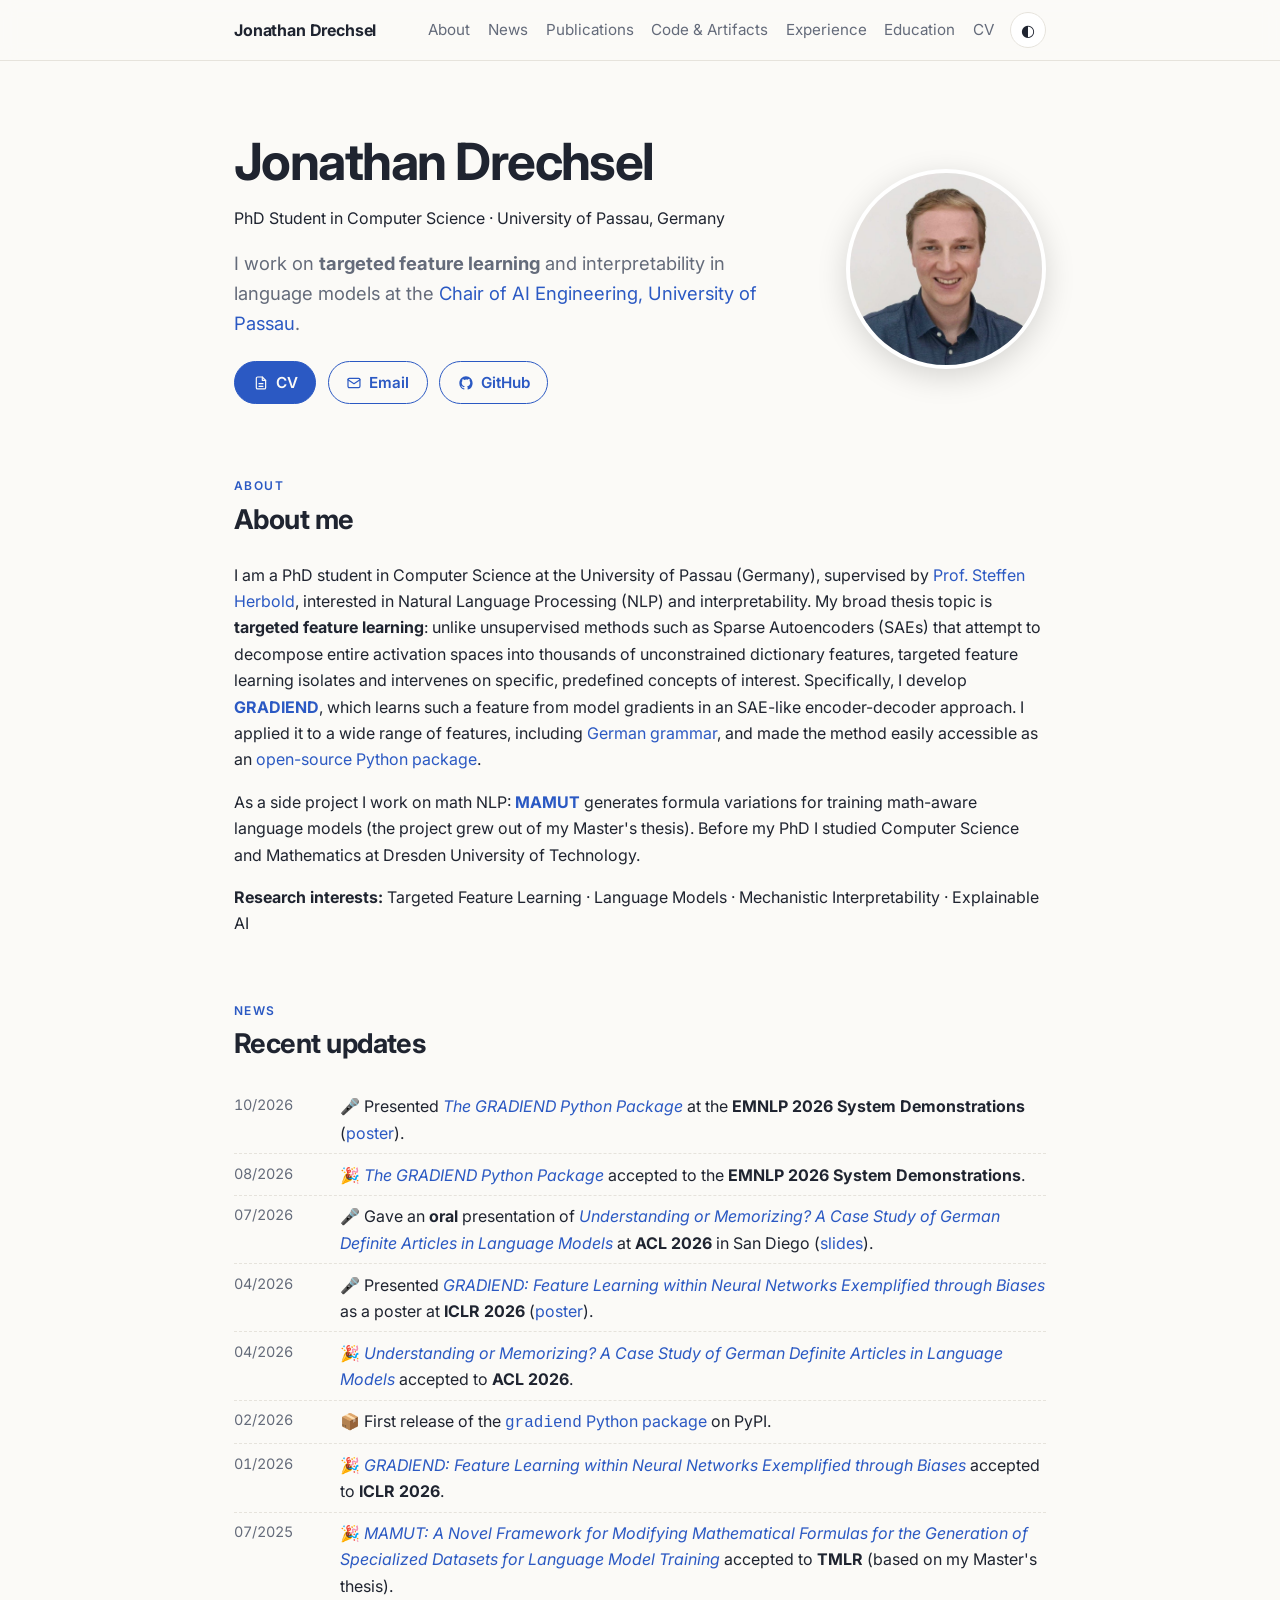
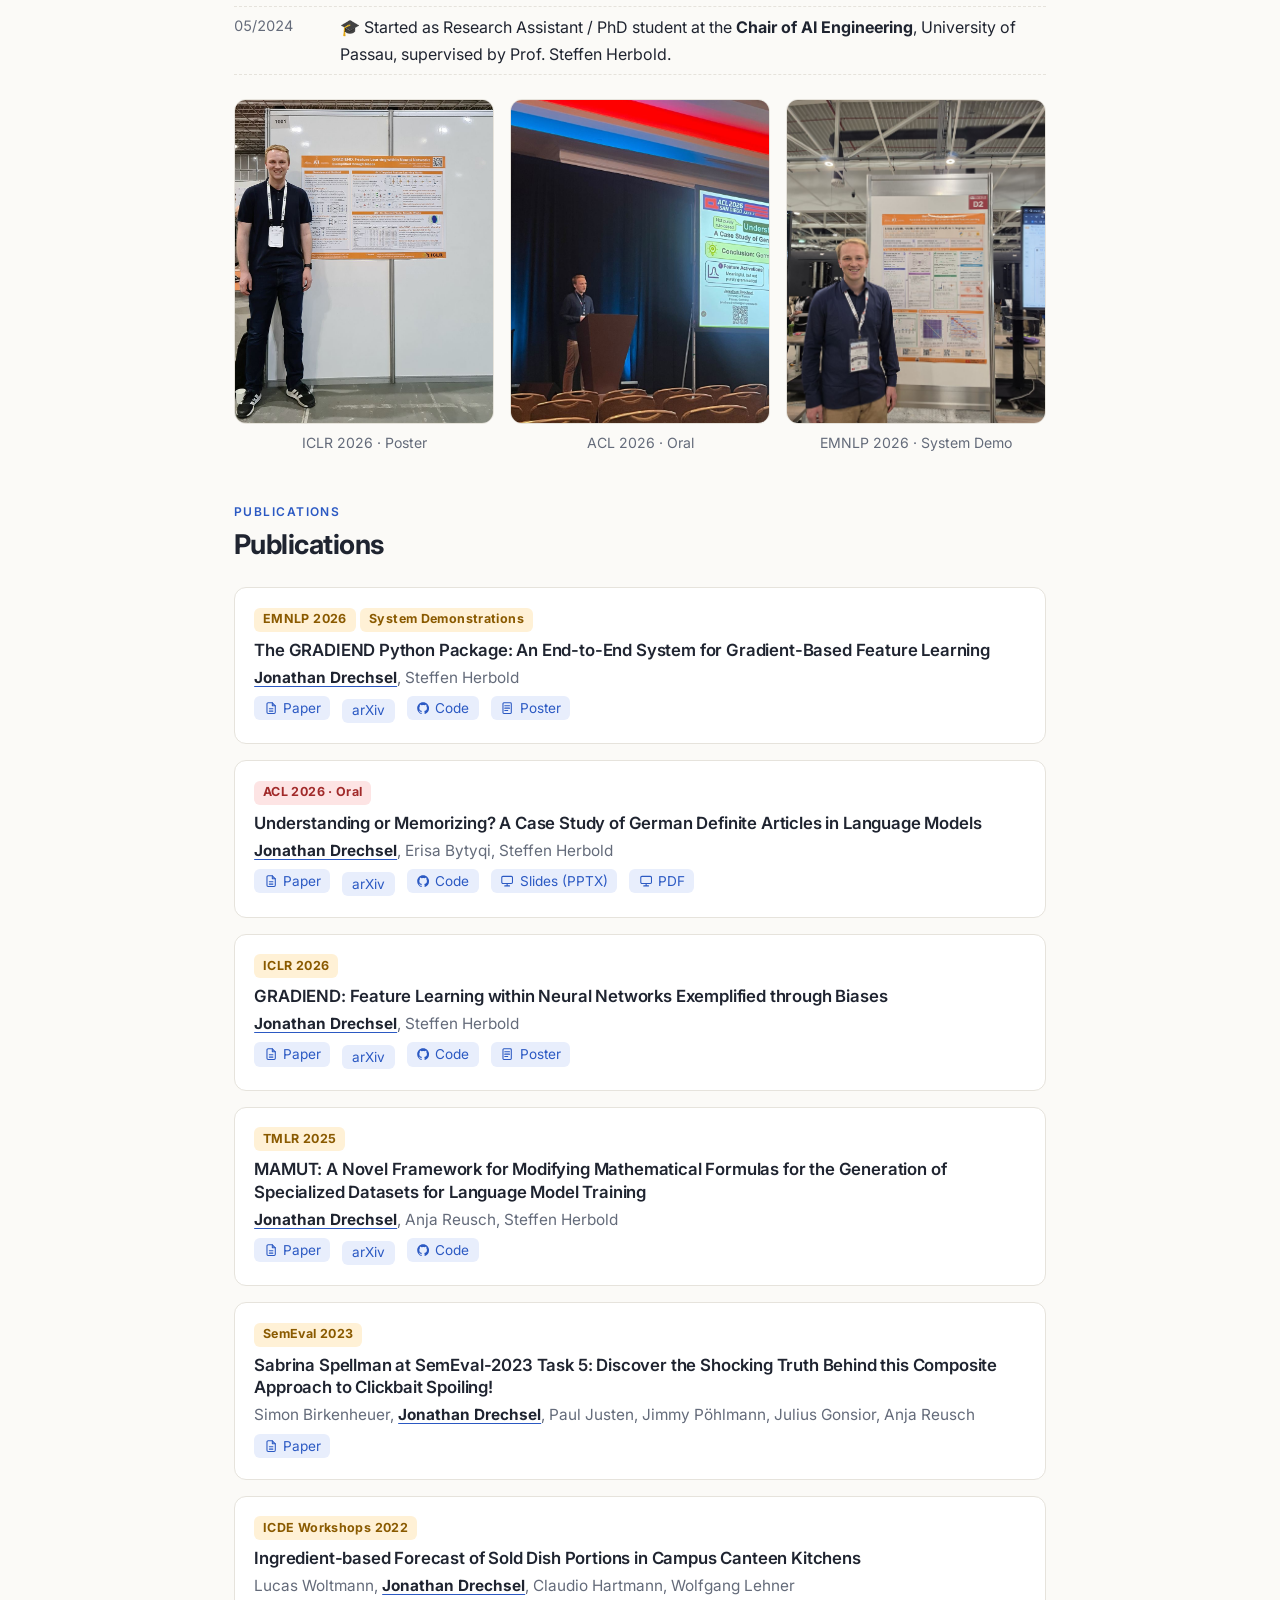
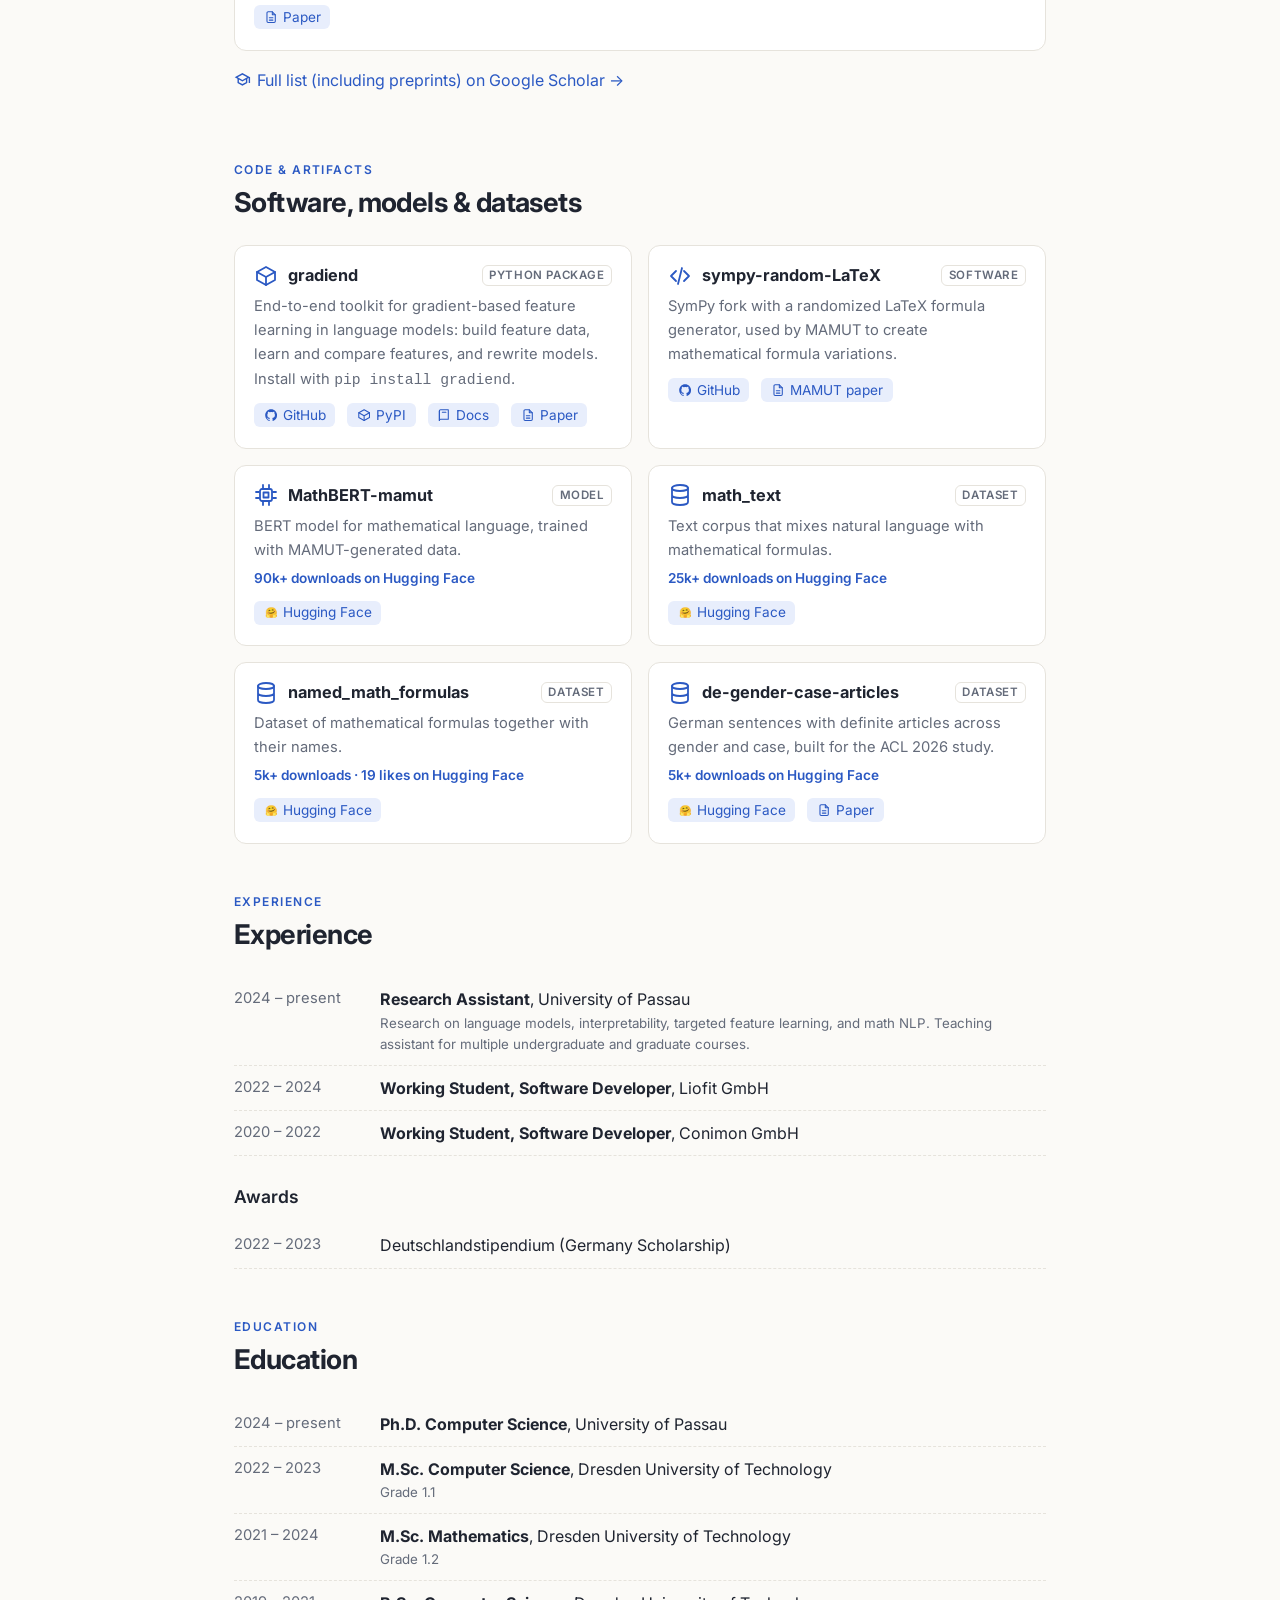
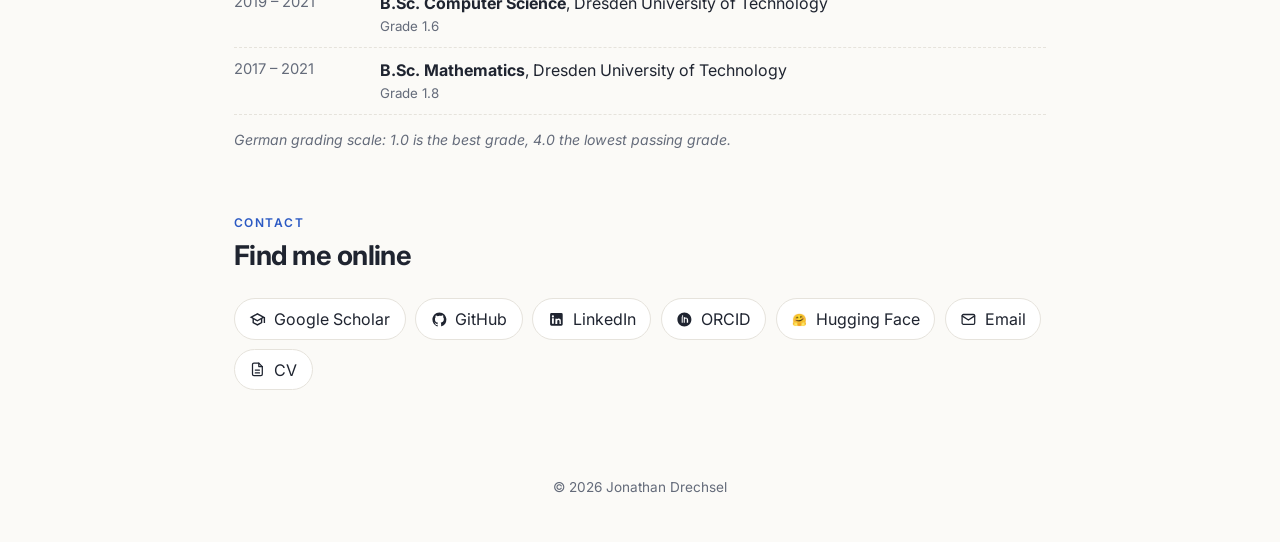
==== commit 92ab8cd1: "Refine About Me, hero, education, links ordering, and direct slide PPTX links" ====
--- a/index.html
+++ b/index.html
@@ -53,8 +53,8 @@
     <section class="hero">
       <div>
         <h1>Jonathan Drechsel</h1>
-        <p class="hero__role">PhD student · University of Passau</p>
-        <p class="hero__lead">I work on <strong>targeted feature learning</strong> in language models, at the <a href="https://www.fim.uni-passau.de/ai-engineering" target="_blank" rel="noopener">Chair of AI Engineering</a>.</p>
+        <p class="hero__role">PhD Student in Computer Science · University of Passau, Germany</p>
+        <p class="hero__lead">I work on <strong>targeted feature learning</strong> and interpretability in language models at the <a href="https://www.fim.uni-passau.de/ai-engineering" target="_blank" rel="noopener">Chair of AI Engineering, University of Passau</a>.</p>
         <div class="btns">
           <a class="btn btn--primary" href="cv.html"><svg class="icon"><use href="#i-file"/></svg>CV</a>
           <a class="btn btn--ghost" href="mailto:jonathan.drechsel@uni-passau.de"><svg class="icon"><use href="#i-mail"/></svg>Email</a>
@@ -67,9 +67,9 @@
     <section id="about" class="section">
       <div class="section__label">About</div>
       <h2>About me</h2>
-      <p>I am a PhD student in Computer Science at the University of Passau, supervised by <a href="https://scholar.google.com/citations?user=Fac_e58AAAAJ" target="_blank" rel="noopener">Prof. Steffen Herbold</a>. My thesis topic is <strong>targeted feature learning</strong>: finding the directions inside a language model that encode a specific feature, and using them to detect and change the model's behaviour. For this I develop <a href="https://iclr.cc/virtual/2026/poster/10011792" target="_blank" rel="noopener"><strong>GRADIEND</strong></a>, which learns such a feature from model gradients. I applied it to <a href="https://aclanthology.org/2026.acl-long.436/" target="_blank" rel="noopener">German grammar</a> and released it as an <a href="https://aclanthology.org/2026.emnlp-demos.18/" target="_blank" rel="noopener">open-source Python package</a>.</p>
-      <p>As a side project I work on mathematical language: <a href="https://openreview.net/forum?id=khODmRpQEx" target="_blank" rel="noopener"><strong>MAMUT</strong></a> generates formula variations for training math-aware language models. It grew out of my Master's thesis. Before my PhD I studied Computer Science and Mathematics at TU Dresden. I teach <em>AI Engineering</em> and <em>Deep Learning for NLP</em>.</p>
-      <p><strong>Research interests:</strong> Targeted Feature Learning · Language Models · Explainable AI · Mechanistic Interpretability</p>
+      <p>I am a PhD student in Computer Science at the University of Passau (Germany), supervised by <a href="https://scholar.google.com/citations?user=Fac_e58AAAAJ" target="_blank" rel="noopener">Prof. Steffen Herbold</a>, interested in Natural Language Processing (NLP) and interpretability. My broad thesis topic is <strong>targeted feature learning</strong>: unlike unsupervised methods such as Sparse Autoencoders (SAEs) that attempt to decompose entire activation spaces into thousands of unconstrained dictionary features, targeted feature learning isolates and intervenes on specific, predefined concepts of interest. Specifically, I develop <a href="https://iclr.cc/virtual/2026/poster/10011792" target="_blank" rel="noopener"><strong>GRADIEND</strong></a>, which learns such a feature from model gradients in an SAE-like encoder-decoder approach. I applied it to a wide range of features, including <a href="https://aclanthology.org/2026.acl-long.436/" target="_blank" rel="noopener">German grammar</a>, and made the method easily accessible as an <a href="https://aclanthology.org/2026.emnlp-demos.18/" target="_blank" rel="noopener">open-source Python package</a>.</p>
+      <p>As a side project I work on math NLP: <a href="https://openreview.net/forum?id=khODmRpQEx" target="_blank" rel="noopener"><strong>MAMUT</strong></a> generates formula variations for training math-aware language models (the project grew out of my Master's thesis). Before my PhD I studied Computer Science and Mathematics at Dresden University of Technology.</p>
+      <p><strong>Research interests:</strong> Targeted Feature Learning · Language Models · Mechanistic Interpretability · Explainable AI</p>
     </section>
 
     <section id="news" class="section">
@@ -78,17 +78,17 @@
       <ul class="news">
         <li><time>10/2026</time><span>🎤 Presented <a href="https://aclanthology.org/2026.emnlp-demos.18/" target="_blank" rel="noopener"><em>The GRADIEND Python Package</em></a> at the <strong>EMNLP 2026 System Demonstrations</strong> (<a href="assets/2026-EMNLP-poster.pdf" target="_blank" rel="noopener">poster</a>).</span></li>
         <li><time>08/2026</time><span>🎉 <a href="https://aclanthology.org/2026.emnlp-demos.18/" target="_blank" rel="noopener"><em>The GRADIEND Python Package</em></a> accepted to the <strong>EMNLP 2026 System Demonstrations</strong>.</span></li>
-        <li><time>07/2026</time><span>🎤 Gave an <strong>oral</strong> presentation of <a href="https://aclanthology.org/2026.acl-long.436/" target="_blank" rel="noopener"><em>Understanding or Memorizing? A Case Study of German Definite Articles in Language Models</em></a> at <strong>ACL 2026</strong> in San Diego (<a href="assets/2026-ACL-slides.pdf" target="_blank" rel="noopener">slides</a>).</span></li>
+        <li><time>07/2026</time><span>🎤 Gave an <strong>oral</strong> presentation of <a href="https://aclanthology.org/2026.acl-long.436/" target="_blank" rel="noopener"><em>Understanding or Memorizing? A Case Study of German Definite Articles in Language Models</em></a> at <strong>ACL 2026</strong> in San Diego (<a href="assets/2026-ACL-slides.pptx" download>slides</a>).</span></li>
         <li><time>04/2026</time><span>🎤 Presented <a href="https://iclr.cc/virtual/2026/poster/10011792" target="_blank" rel="noopener"><em>GRADIEND: Feature Learning within Neural Networks Exemplified through Biases</em></a> as a poster at <strong>ICLR 2026</strong> (<a href="assets/2026-ICLR-poster.pdf" target="_blank" rel="noopener">poster</a>).</span></li>
         <li><time>04/2026</time><span>🎉 <a href="https://aclanthology.org/2026.acl-long.436/" target="_blank" rel="noopener"><em>Understanding or Memorizing? A Case Study of German Definite Articles in Language Models</em></a> accepted to <strong>ACL 2026</strong>.</span></li>
-        <li><time>02/2026</time><span>📦 First release of the <a href="https://pypi.org/project/gradiend/" target="_blank" rel="noopener"><code>gradiend</code> Python package</a> on PyPI, described in <a href="https://aclanthology.org/2026.emnlp-demos.18/" target="_blank" rel="noopener"><em>The GRADIEND Python Package</em></a>.</span></li>
+        <li><time>02/2026</time><span>📦 First release of the <a href="https://pypi.org/project/gradiend/" target="_blank" rel="noopener"><code>gradiend</code> Python package</a> on PyPI.</span></li>
         <li><time>01/2026</time><span>🎉 <a href="https://iclr.cc/virtual/2026/poster/10011792" target="_blank" rel="noopener"><em>GRADIEND: Feature Learning within Neural Networks Exemplified through Biases</em></a> accepted to <strong>ICLR 2026</strong>.</span></li>
         <li><time>07/2025</time><span>🎉 <a href="https://openreview.net/forum?id=khODmRpQEx" target="_blank" rel="noopener"><em>MAMUT: A Novel Framework for Modifying Mathematical Formulas for the Generation of Specialized Datasets for Language Model Training</em></a> accepted to <strong>TMLR</strong> (based on my Master's thesis).</span></li>
         <li><time>05/2024</time><span>🎓 Started as Research Assistant / PhD student at the <strong>Chair of AI Engineering</strong>, University of Passau, supervised by Prof. Steffen Herbold.</span></li>
       </ul>
       <div class="gallery">
         <figure><a href="assets/2026-ICLR-poster.pdf" target="_blank" rel="noopener"><img src="assets/2026-ICLR-photo.jpg" alt="Jonathan Drechsel at his ICLR 2026 poster" loading="lazy" /></a><figcaption>ICLR 2026 · Poster</figcaption></figure>
-        <figure><a href="assets/2026-ACL-slides.pdf" target="_blank" rel="noopener"><img src="assets/2026-ACL-photo.jpg" alt="Jonathan Drechsel presenting at ACL 2026" loading="lazy" /></a><figcaption>ACL 2026 · Oral</figcaption></figure>
+        <figure><a href="assets/2026-ACL-slides.pptx" download><img src="assets/2026-ACL-photo.jpg" alt="Jonathan Drechsel presenting at ACL 2026" loading="lazy" /></a><figcaption>ACL 2026 · Oral</figcaption></figure>
         <figure><a href="assets/2026-EMNLP-poster.pdf" target="_blank" rel="noopener"><img src="assets/2026-EMNLP-photo.jpg" alt="Jonathan Drechsel at his EMNLP 2026 demo poster" loading="lazy" /></a><figcaption>EMNLP 2026 · System Demo</figcaption></figure>
       </div>
     </section>
@@ -117,8 +117,8 @@
           <a href="https://aclanthology.org/2026.acl-long.436/" target="_blank" rel="noopener"><svg class="icon"><use href="#i-file"/></svg>Paper</a>
           <a href="https://arxiv.org/abs/2601.09313" target="_blank" rel="noopener">arXiv</a>
           <a href="https://github.com/aieng-lab/gradiend-german-articles" target="_blank" rel="noopener"><svg class="icon"><use href="#i-github"/></svg>Code</a>
-          <a href="assets/2026-ACL-slides.pdf" target="_blank" rel="noopener"><svg class="icon"><use href="#i-slides"/></svg>Slides</a>
-          <a href="assets/2026-ACL-slides.pptx" download><svg class="icon"><use href="#i-slides"/></svg>PPTX</a>
+          <a href="assets/2026-ACL-slides.pptx" download><svg class="icon"><use href="#i-slides"/></svg>Slides (PPTX)</a>
+          <a href="assets/2026-ACL-slides.pdf" target="_blank" rel="noopener"><svg class="icon"><use href="#i-slides"/></svg>PDF</a>
         </div>
       </article>
 
@@ -223,7 +223,7 @@
       <div class="section__label">Experience</div>
       <h2>Experience</h2>
       <ul class="tl">
-        <li><span class="when">2024 – present</span><span class="what"><strong>Research Assistant</strong>, University of Passau<small>Language models, interpretability, feature learning, math NLP. Teaching: AI Engineering, Deep Learning for NLP.</small></span></li>
+        <li><span class="when">2024 – present</span><span class="what"><strong>Research Assistant</strong>, University of Passau<small>Research on language models, interpretability, targeted feature learning, and math NLP. Teaching assistant for multiple undergraduate and graduate courses.</small></span></li>
         <li><span class="when">2022 – 2024</span><span class="what"><strong>Working Student, Software Developer</strong>, Liofit GmbH</span></li>
         <li><span class="when">2020 – 2022</span><span class="what"><strong>Working Student, Software Developer</strong>, Conimon GmbH</span></li>
       </ul>
@@ -238,24 +238,24 @@
       <h2>Education</h2>
       <ul class="tl">
         <li><span class="when">2024 – present</span><span class="what"><strong>Ph.D. Computer Science</strong>, University of Passau</span></li>
-        <li><span class="when">2022 – 2023</span><span class="what"><strong>M.Sc. Computer Science</strong>, TU Dresden<small>Grade 1.1</small></span></li>
-        <li><span class="when">2021 – 2024</span><span class="what"><strong>M.Sc. Mathematics</strong>, TU Dresden<small>Grade 1.2</small></span></li>
-        <li><span class="when">2019 – 2021</span><span class="what"><strong>B.Sc. Computer Science</strong>, TU Dresden<small>Grade 1.6</small></span></li>
-        <li><span class="when">2017 – 2021</span><span class="what"><strong>B.Sc. Mathematics</strong>, TU Dresden<small>Grade 1.8</small></span></li>
-      </ul>
-      <p class="note">German grading scale: 1.0 is the best grade, 4.0 the lowest passing grade (5.0 = fail).</p>
+        <li><span class="when">2022 – 2023</span><span class="what"><strong>M.Sc. Computer Science</strong>, Dresden University of Technology<small>Grade 1.1</small></span></li>
+        <li><span class="when">2021 – 2024</span><span class="what"><strong>M.Sc. Mathematics</strong>, Dresden University of Technology<small>Grade 1.2</small></span></li>
+        <li><span class="when">2019 – 2021</span><span class="what"><strong>B.Sc. Computer Science</strong>, Dresden University of Technology<small>Grade 1.6</small></span></li>
+        <li><span class="when">2017 – 2021</span><span class="what"><strong>B.Sc. Mathematics</strong>, Dresden University of Technology<small>Grade 1.8</small></span></li>
+      </ul>
+      <p class="note">German grading scale: 1.0 is the best grade, 4.0 the lowest passing grade.</p>
     </section>
 
     <section id="contact" class="section">
       <div class="section__label">Contact</div>
       <h2>Find me online</h2>
       <ul class="chips">
-        <li><a href="mailto:jonathan.drechsel@uni-passau.de"><svg class="icon"><use href="#i-mail"/></svg>Email</a></li>
+        <li><a href="https://scholar.google.com/citations?user=QU3A0L8AAAAJ" target="_blank" rel="noopener"><svg class="icon"><use href="#i-scholar"/></svg>Google Scholar</a></li>
         <li><a href="https://github.com/jdrechsel13" target="_blank" rel="noopener"><svg class="icon"><use href="#i-github"/></svg>GitHub</a></li>
-        <li><a href="https://scholar.google.com/citations?user=QU3A0L8AAAAJ" target="_blank" rel="noopener"><svg class="icon"><use href="#i-scholar"/></svg>Google Scholar</a></li>
         <li><a href="https://www.linkedin.com/in/jonathan-drechsel-561b48285" target="_blank" rel="noopener"><svg class="icon"><use href="#i-linkedin"/></svg>LinkedIn</a></li>
         <li><a href="https://orcid.org/0009-0007-3383-2777" target="_blank" rel="noopener"><svg class="icon"><use href="#i-orcid"/></svg>ORCID</a></li>
         <li><a href="https://huggingface.co/aieng-lab" target="_blank" rel="noopener"><svg class="icon"><use href="#i-hf"/></svg>Hugging Face</a></li>
+        <li><a href="mailto:jonathan.drechsel@uni-passau.de"><svg class="icon"><use href="#i-mail"/></svg>Email</a></li>
         <li><a href="cv.html"><svg class="icon"><use href="#i-file"/></svg>CV</a></li>
       </ul>
     </section>
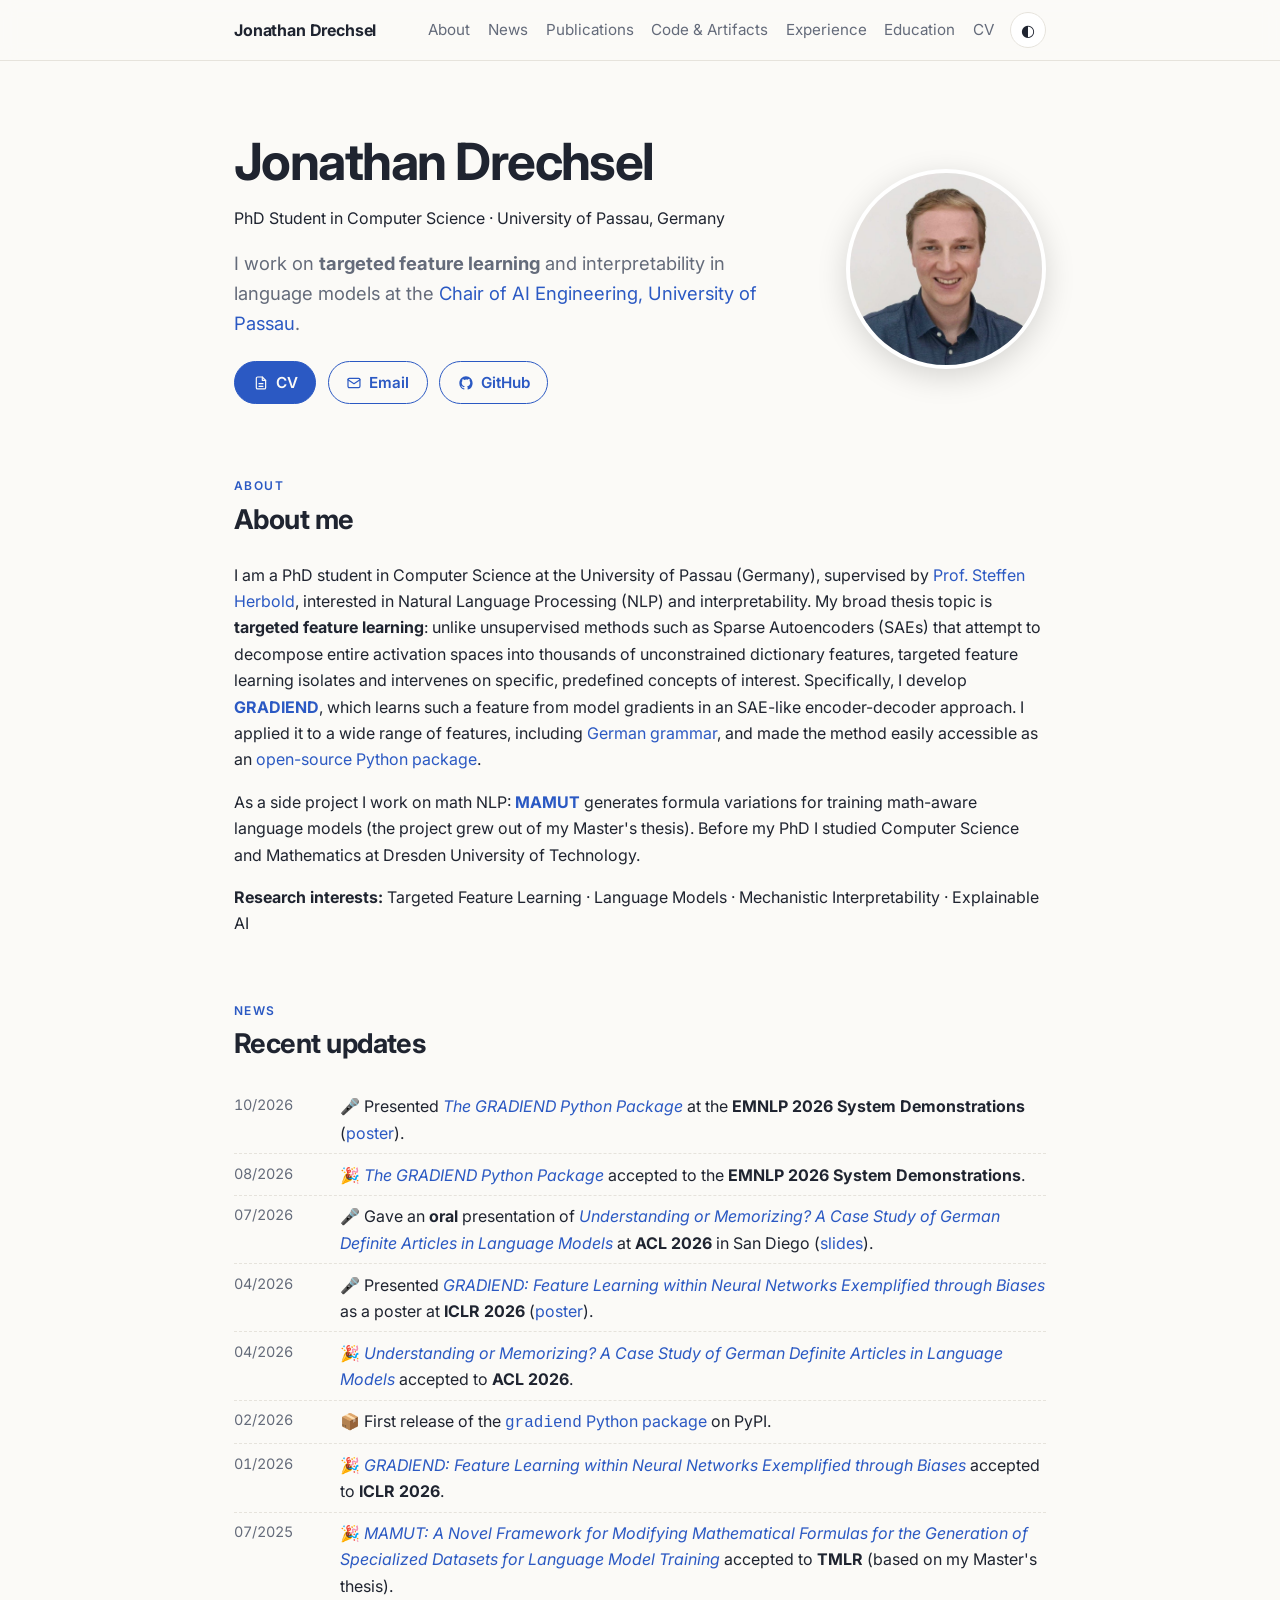
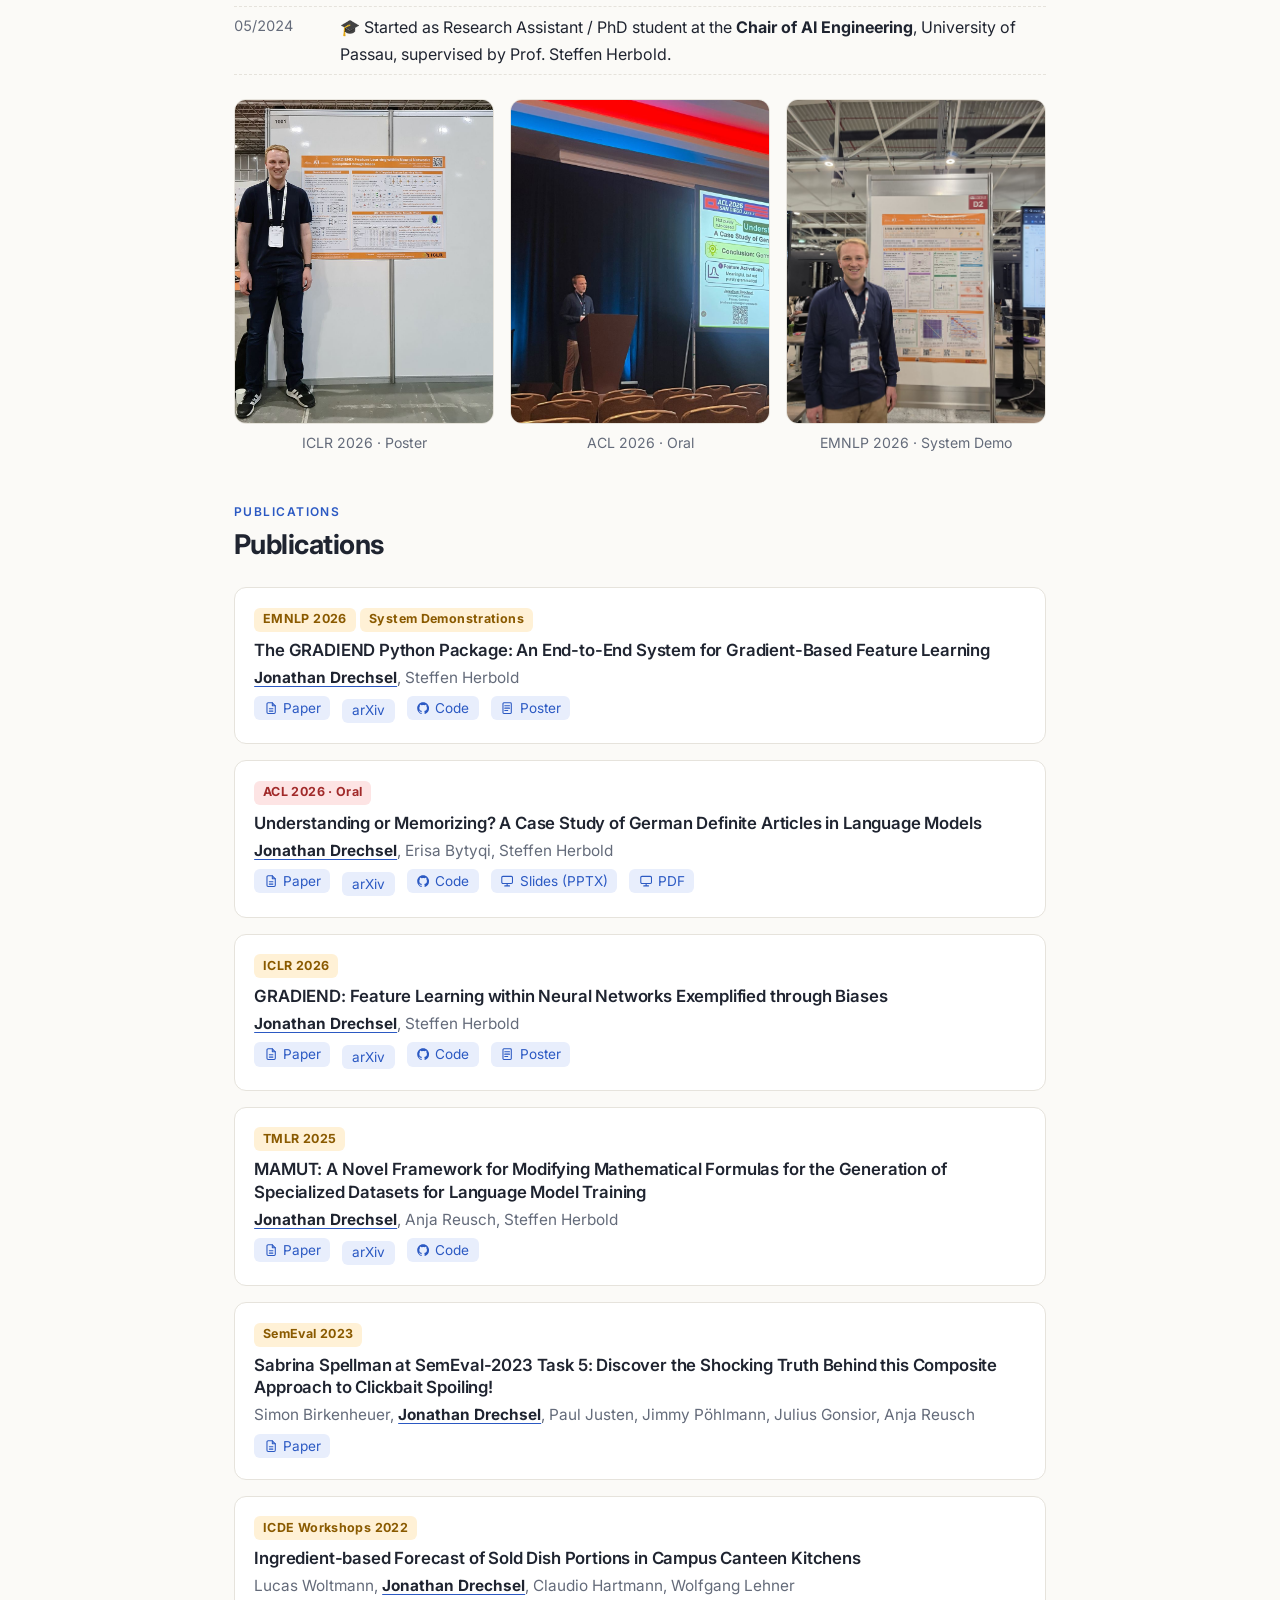
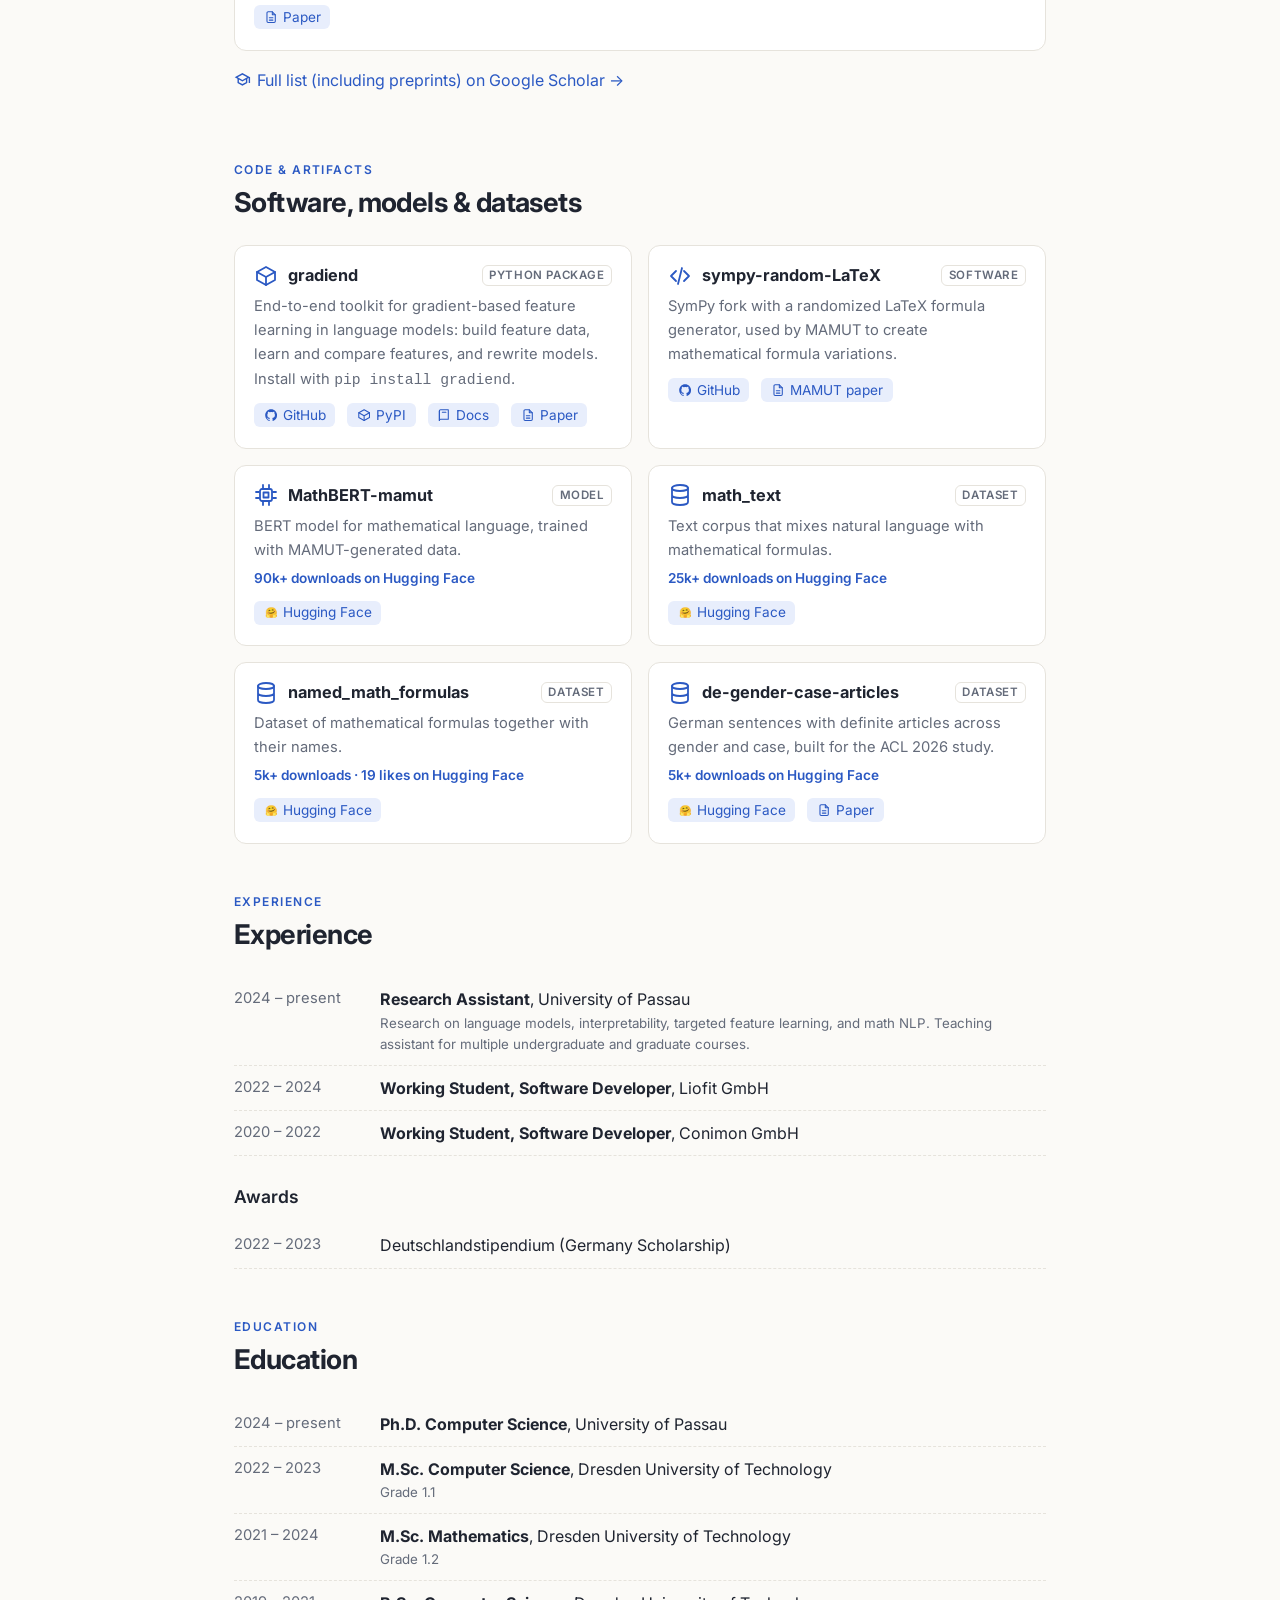
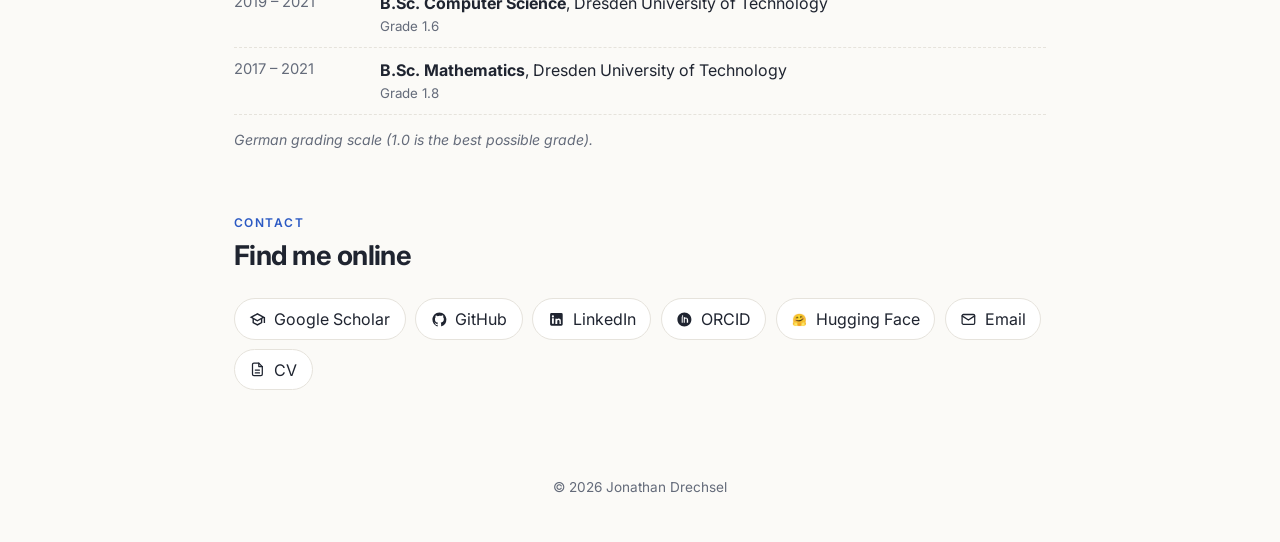
==== commit e9a86052: "Academic LaTeX-grade CV redesign, merged JD monogram favicon, simplified grade note, and remote setu" ====
--- a/index.html
+++ b/index.html
@@ -243,7 +243,7 @@
         <li><span class="when">2019 – 2021</span><span class="what"><strong>B.Sc. Computer Science</strong>, Dresden University of Technology<small>Grade 1.6</small></span></li>
         <li><span class="when">2017 – 2021</span><span class="what"><strong>B.Sc. Mathematics</strong>, Dresden University of Technology<small>Grade 1.8</small></span></li>
       </ul>
-      <p class="note">German grading scale: 1.0 is the best grade, 4.0 the lowest passing grade.</p>
+      <p class="note">German grading scale (1.0 is the best possible grade).</p>
     </section>
 
     <section id="contact" class="section">
--- a/styles.css
+++ b/styles.css
@@ -75,25 +75,65 @@
   .news li, .tl li { grid-template-columns: 1fr; gap: 0; } .nav { display: none; }
 }
 
-/* ---------- CV page / print ---------- */
-.cv { max-width: 800px; margin: 0 auto; padding: 2rem 1.5rem 3rem; }
-.cv h1 { margin: 0; font-size: 2.1rem; letter-spacing: -.03em; }
-.cv .tagline { color: var(--muted); margin: 0 0 .2rem; }
-.cv h2 { font-size: 1.1rem; font-weight: 700; border-bottom: 2px solid var(--accent); padding-bottom: .15rem; margin: 1.8rem 0 .7rem; }
-.cv .item { display: grid; grid-template-columns: 140px 1fr; gap: 1rem; margin-bottom: .55rem; }
-.cv .item .when { color: var(--muted); font-size: .92rem; }
-.cv .publine { margin: 0 0 .6rem; font-size: .96rem; }
-.cv .publine strong { text-decoration: underline; }
-.cv-actions { display: flex; gap: .7rem; margin: 1rem 0; }
+/* ---------- CV page / LaTeX-inspired Typography ---------- */
+.cv { max-width: 820px; margin: 0 auto; padding: 2.5rem 1.5rem 3.5rem; }
+.cv-header { margin-bottom: 1.6rem; border-bottom: 2px solid var(--text); padding-bottom: 1rem; }
+.cv-header h1 { margin: 0 0 .3rem; font-size: 2.3rem; font-weight: 700; letter-spacing: -.03em; }
+.cv-role { font-size: 1.05rem; font-weight: 500; color: var(--accent); margin: 0 0 .4rem; }
+.cv-contact { font-size: .88rem; color: var(--muted); margin: 0; line-height: 1.5; }
+.cv-contact a { color: inherit; } .cv-contact a:hover { color: var(--accent); }
+.cv-actions { display: flex; gap: .7rem; margin-bottom: 1.8rem; }
+
+.cv-sec { margin-bottom: 1.8rem; }
+.cv-sec h2 { 
+  font-size: .95rem; font-weight: 700; text-transform: uppercase; letter-spacing: .09em; 
+  color: var(--accent); border-bottom: 1px solid var(--line); padding-bottom: .3rem; margin: 0 0 .9rem; 
+}
+
+.cv-row { display: grid; grid-template-columns: 130px 1fr; gap: 1.2rem; margin-bottom: .85rem; }
+.cv-date { font-size: .9rem; color: var(--muted); font-variant-numeric: tabular-nums; padding-top: 1px; }
+.cv-content strong { color: var(--text); font-weight: 600; }
+.cv-sub { font-size: .88rem; color: var(--muted); margin-top: .15rem; }
+.cv-grade { display: inline-block; margin-left: .5rem; font-size: .88rem; color: var(--accent); font-weight: 600; }
+.cv-note { font-size: .84rem; color: var(--muted); font-style: italic; margin: .4rem 0 0 142px; }
+
+.cv-bullets { margin: .35rem 0 0 1.1rem; padding: 0; font-size: .9rem; color: var(--muted); line-height: 1.5; }
+.cv-bullets li { margin-bottom: .2rem; }
+
+.cv-pub { font-size: .92rem; line-height: 1.55; margin-bottom: .75rem; color: var(--text); padding-left: 1.2rem; text-indent: -1.2rem; }
+.cv-pub strong { color: var(--text); font-weight: 600; }
+.cv-pub em { font-style: italic; }
+
+.cv-skills { display: flex; flex-direction: column; gap: .35rem; font-size: .92rem; }
+.cv-skill-line strong { min-width: 130px; display: inline-block; color: var(--text); }
+
+@media (max-width: 640px) {
+  .cv-row { grid-template-columns: 1fr; gap: .1rem; }
+  .cv-note { margin-left: 0; }
+}
 
 @media print {
-  :root, [data-theme="dark"] { --bg: #fff; --surface: #fff; --text: #111; --muted: #555; --line: #ddd; --accent: #1f4aa8; --accent-soft: #fff; }
-  @page { size: A4; margin: 14mm; }
-  body { font-size: 10.5pt; line-height: 1.45; }
+  :root, [data-theme="dark"] { 
+    --bg: #ffffff; --surface: #ffffff; --text: #0f172a; --muted: #475569; 
+    --line: #cbd5e1; --accent: #1e3a8a; --accent-soft: #f8fafc; 
+  }
+  @page { size: A4; margin: 15mm 16mm; }
+  body { font-size: 9.8pt; line-height: 1.45; background: #fff; color: #0f172a; }
   .site-header, .cv-actions, .site-footer { display: none !important; }
   .cv { padding: 0; max-width: none; }
-  .cv h2 { break-after: avoid; } .cv .item, .cv .publine { break-inside: avoid; }
-  a { color: inherit; }
+  .cv-header { margin-bottom: 1.2rem; padding-bottom: .7rem; border-bottom: 1.5px solid #0f172a; }
+  .cv-header h1 { font-size: 20pt; }
+  .cv-role { font-size: 10.5pt; color: #1e3a8a; }
+  .cv-contact { font-size: 8.5pt; }
+  .cv-sec { margin-bottom: 1.2rem; }
+  .cv-sec h2 { 
+    font-size: 10pt; letter-spacing: .08em; border-bottom: 1px solid #94a3b8; 
+    color: #1e3a8a; margin-bottom: .6rem; break-after: avoid; page-break-after: avoid; 
+  }
+  .cv-row { margin-bottom: .55rem; break-inside: avoid; page-break-inside: avoid; }
+  .cv-pub { font-size: 9.3pt; margin-bottom: .55rem; break-inside: avoid; page-break-inside: avoid; }
+  .cv-bullets { font-size: 9pt; }
+  a { text-decoration: none; color: inherit; }
 }
 
 /* ---------- Conference photo gallery ---------- */
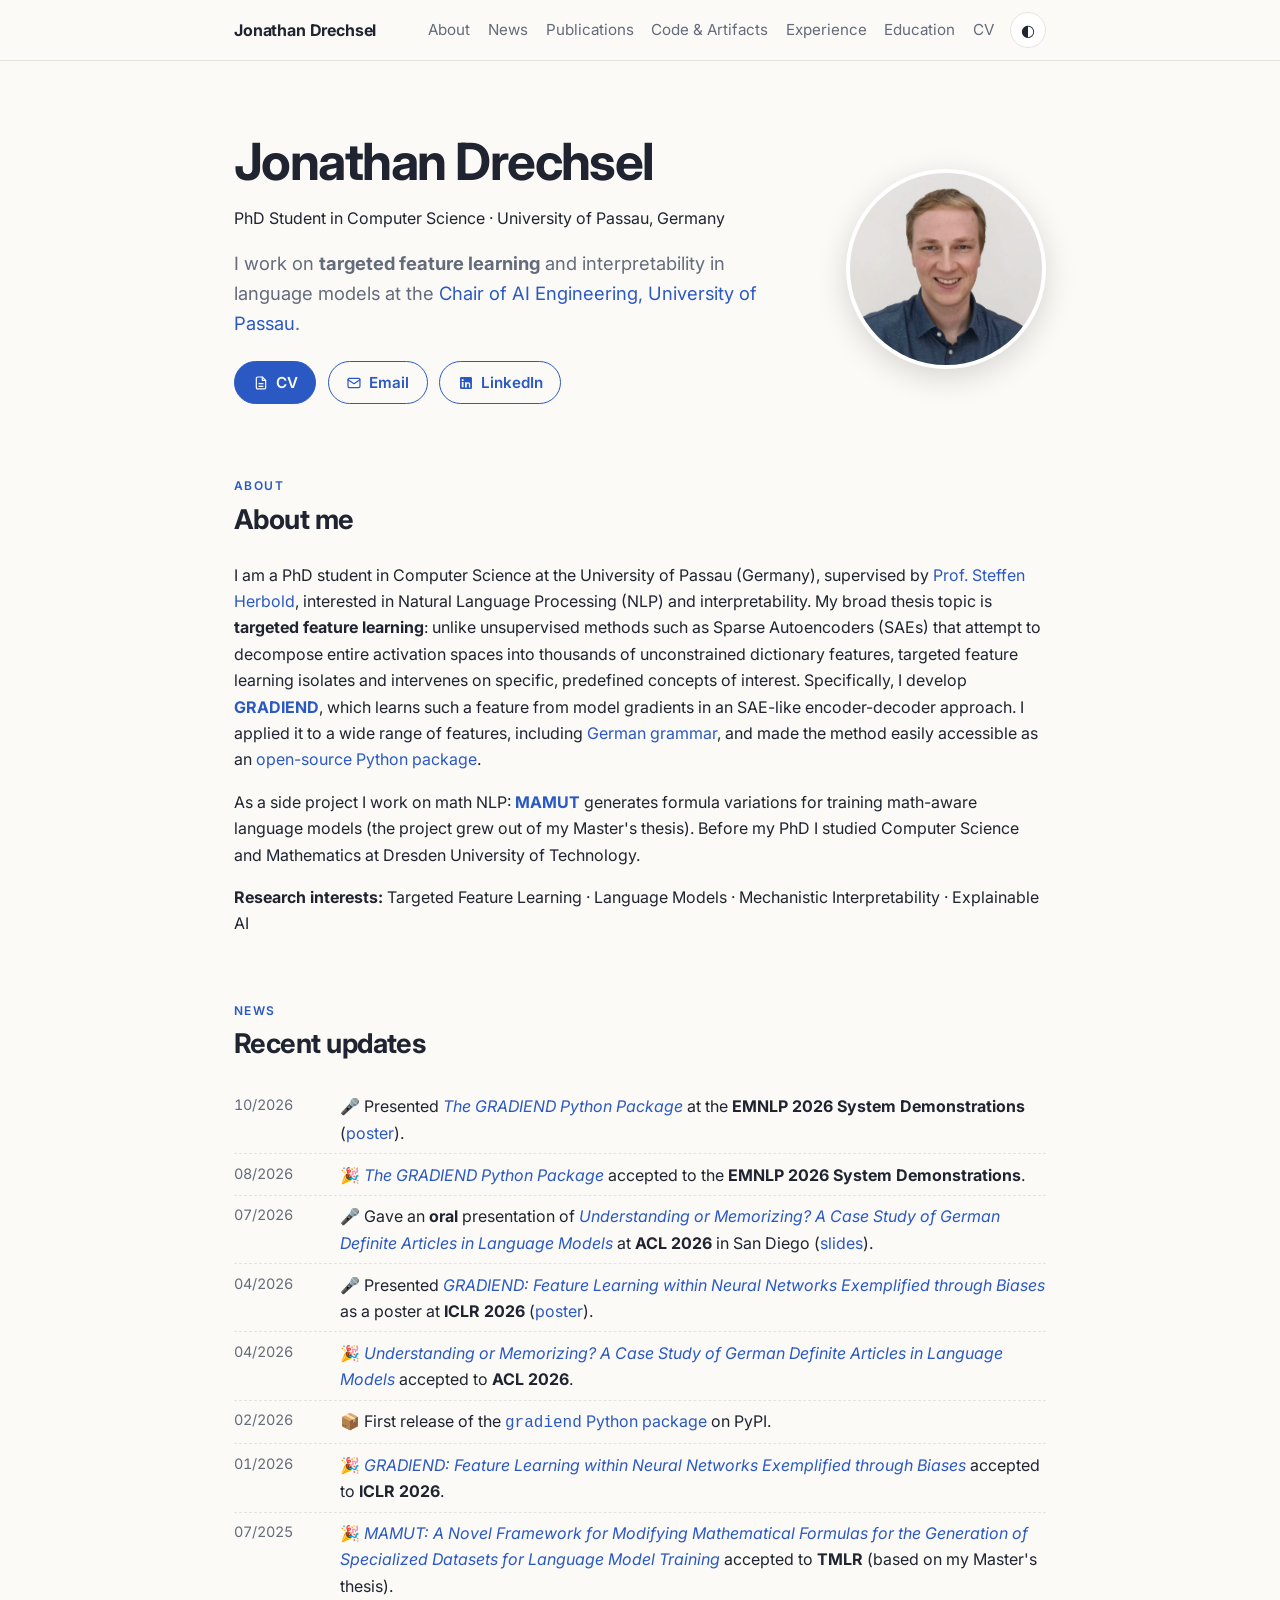
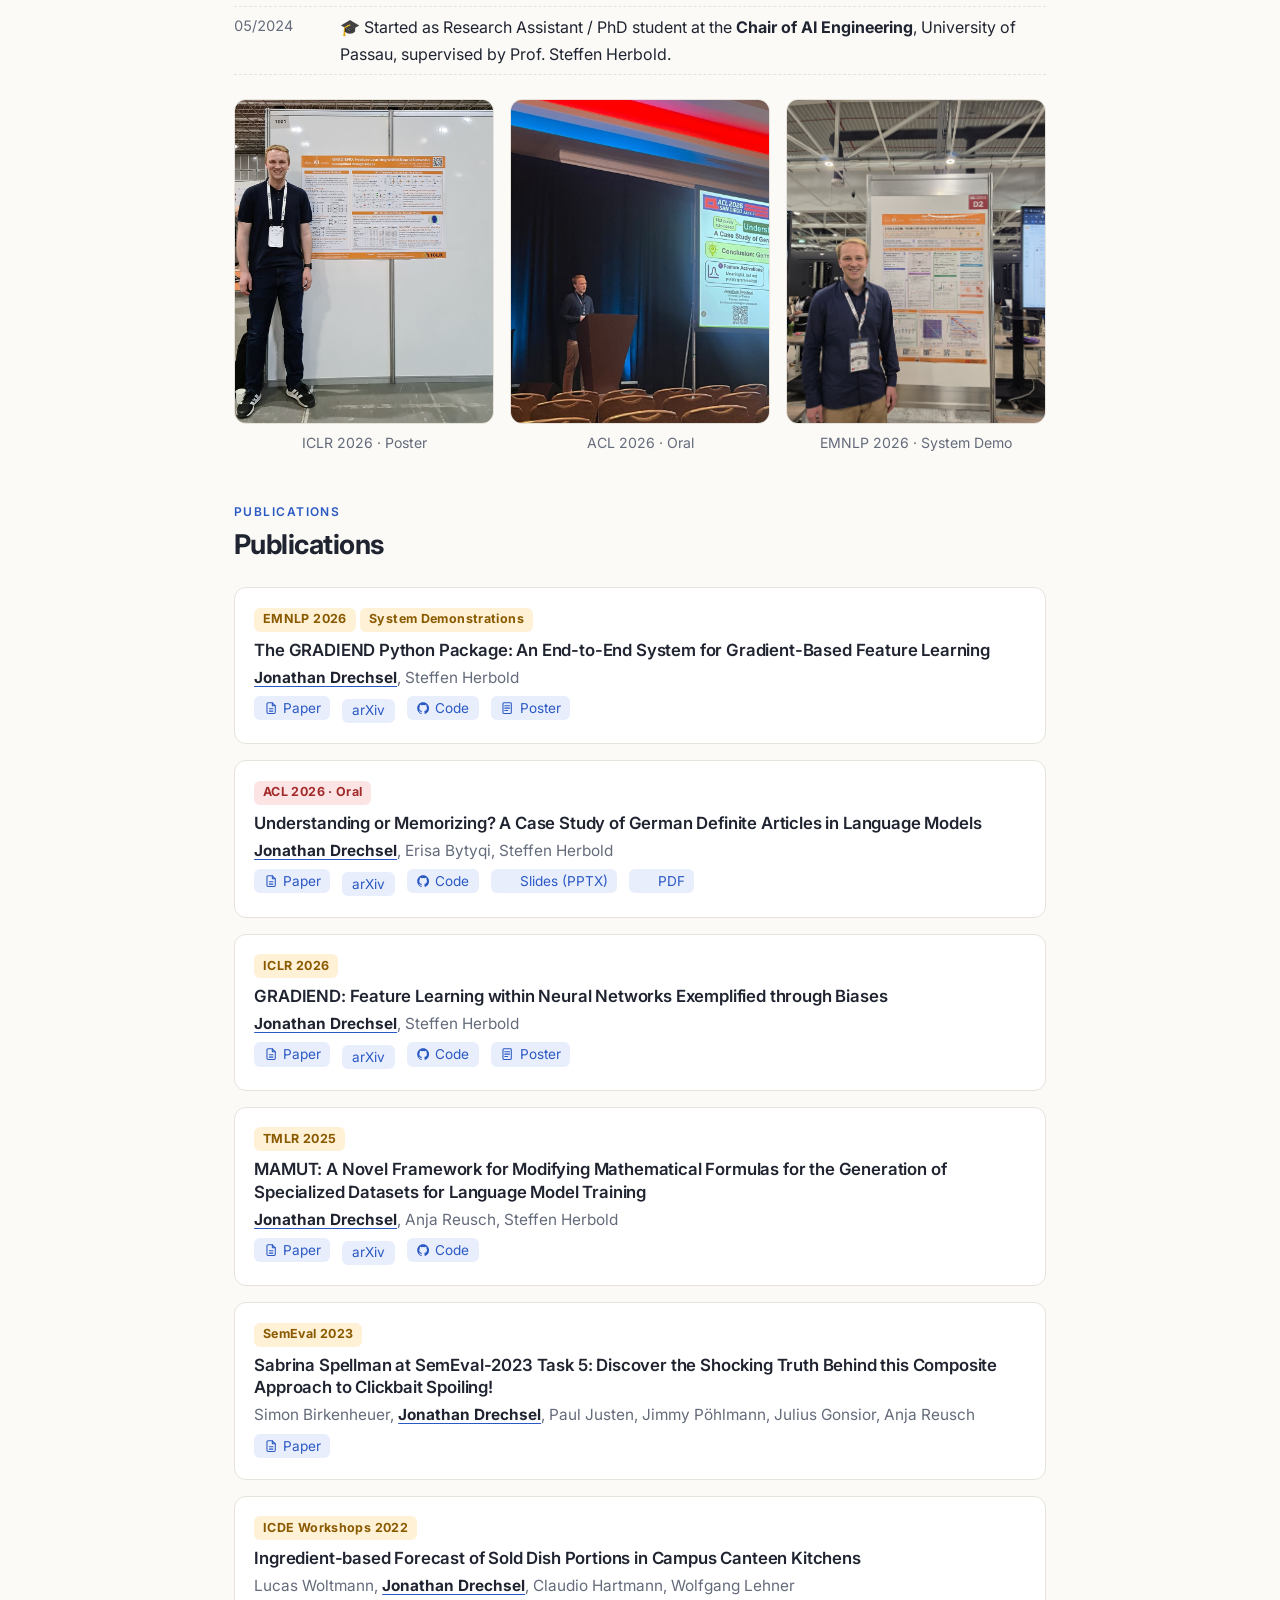
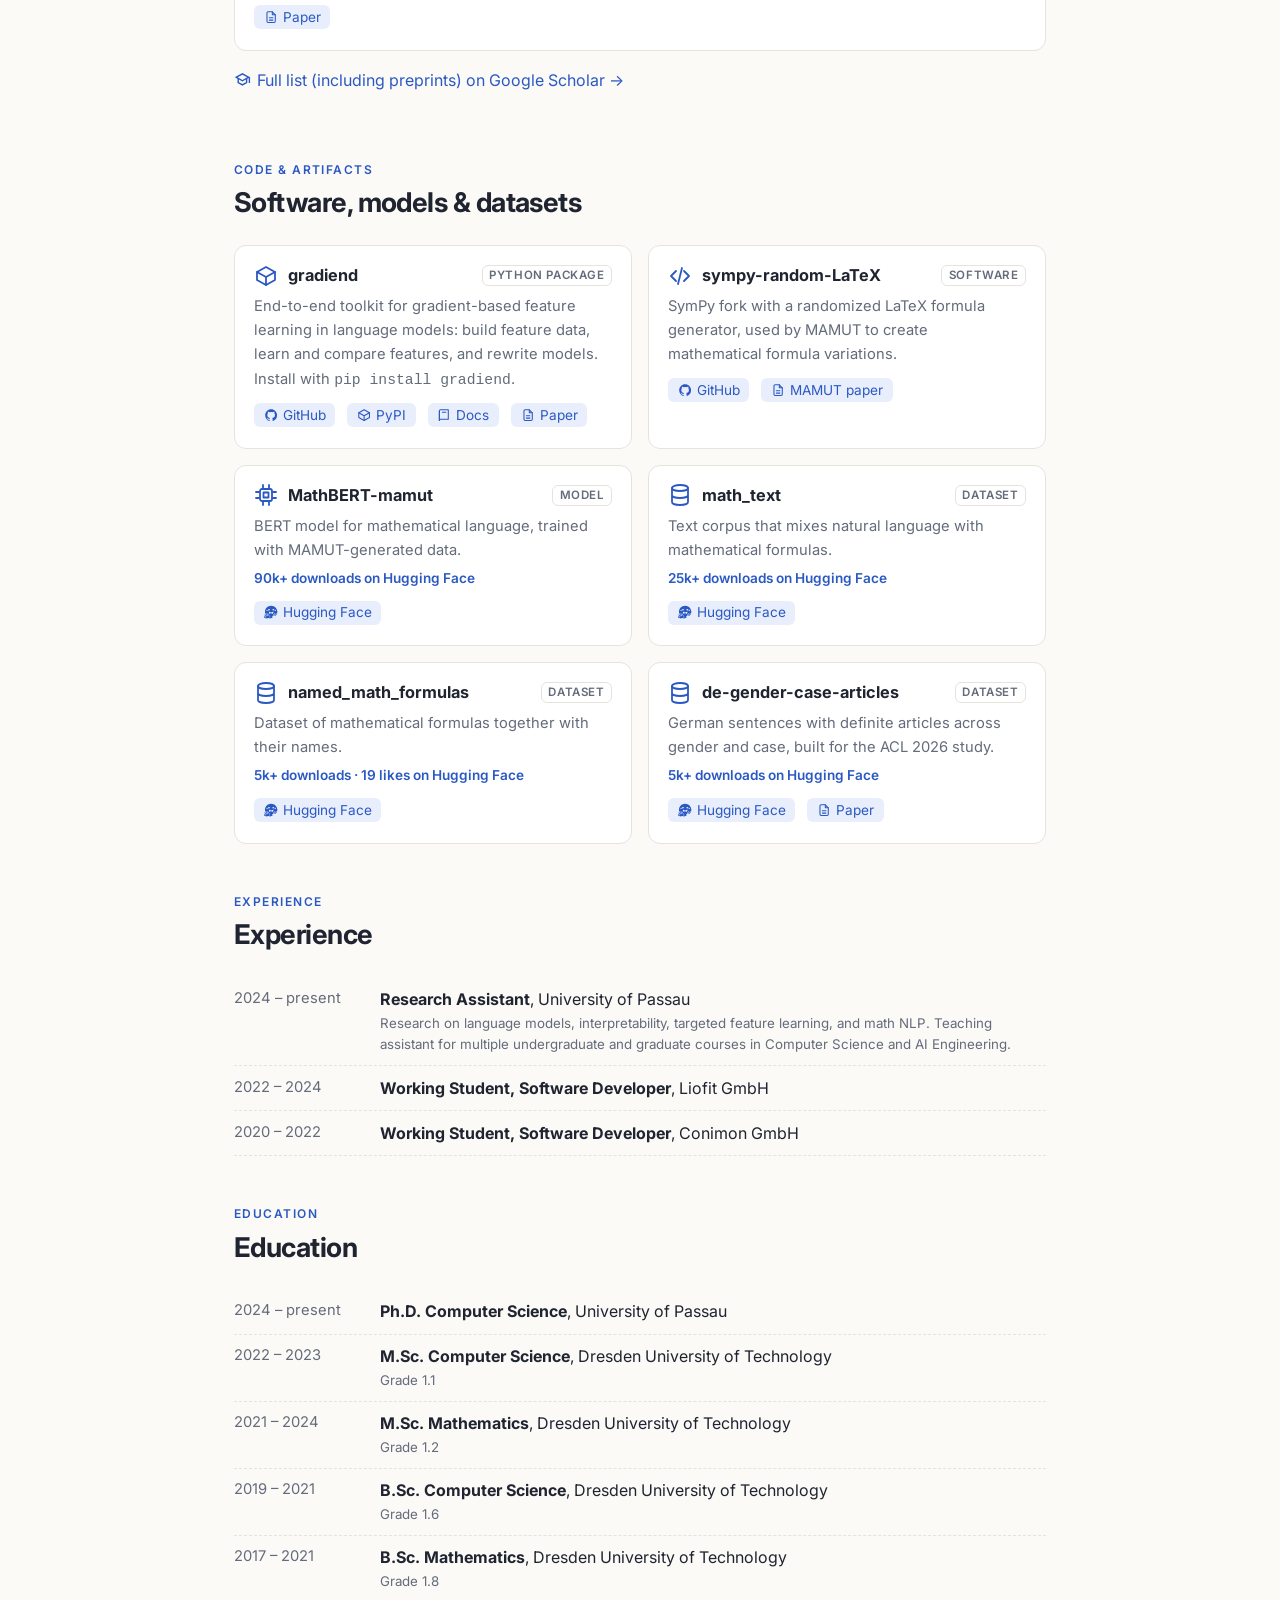
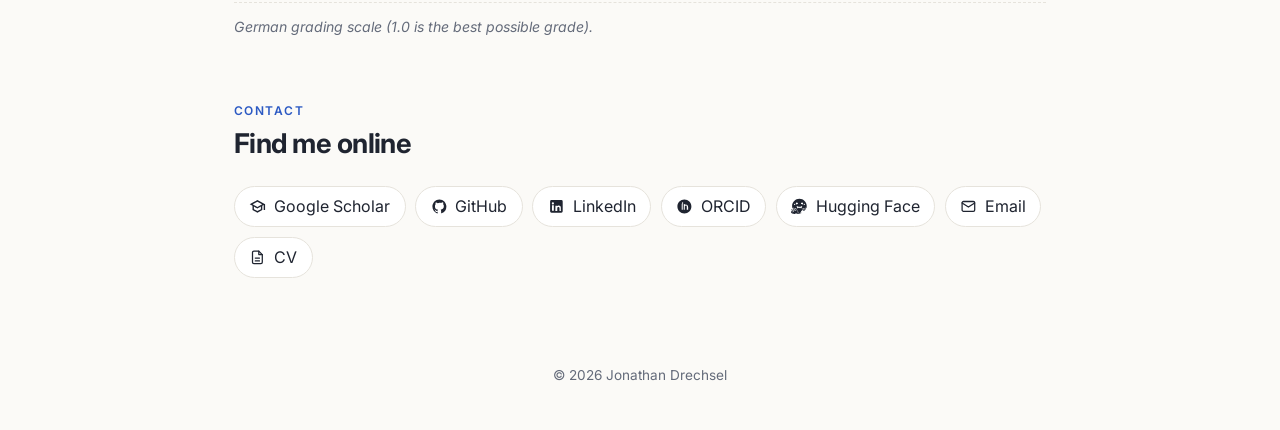
==== commit 0a149c40: "Update monogram icon to full-span D, promote LinkedIn to hero, monochrome HF icon, drop awards, and " ====
--- a/index.html
+++ b/index.html
@@ -27,9 +27,7 @@
     <symbol id="i-database" viewBox="0 0 24 24"><g fill="none" stroke="currentColor" stroke-width="1.8" stroke-linecap="round" stroke-linejoin="round"><ellipse cx="12" cy="5" rx="8" ry="3"/><path d="M4 5v14c0 1.7 3.6 3 8 3s8-1.3 8-3V5M4 12c0 1.7 3.6 3 8 3s8-1.3 8-3"/></g></symbol>
     <symbol id="i-cpu" viewBox="0 0 24 24"><g fill="none" stroke="currentColor" stroke-width="1.8" stroke-linecap="round" stroke-linejoin="round"><rect x="6" y="6" width="12" height="12" rx="2"/><rect x="9.5" y="9.5" width="5" height="5"/><path d="M9 2v3M15 2v3M9 19v3M15 19v3M2 9h3M2 15h3M19 9h3M19 15h3"/></g></symbol>
     <symbol id="i-code" viewBox="0 0 24 24"><g fill="none" stroke="currentColor" stroke-width="1.8" stroke-linecap="round" stroke-linejoin="round"><path d="m8 7-5 5 5 5M16 7l5 5-5 5M14 4l-4 16"/></g></symbol>
-    <symbol id="i-link" viewBox="0 0 24 24"><g fill="none" stroke="currentColor" stroke-width="1.8" stroke-linecap="round" stroke-linejoin="round"><path d="M10 14a4 4 0 0 0 5.7 0l3-3a4 4 0 0 0-5.7-5.7l-1 1M14 10a4 4 0 0 0-5.7 0l-3 3a4 4 0 0 0 5.7 5.7l1-1"/></g></symbol>
-    <symbol id="i-hf" viewBox="0 0 24 24"><text x="12" y="18" text-anchor="middle" font-size="17">🤗</text></symbol>
-    <symbol id="i-slides" viewBox="0 0 24 24"><g fill="none" stroke="currentColor" stroke-width="1.8" stroke-linecap="round" stroke-linejoin="round"><rect x="3" y="4" width="18" height="12" rx="2"/><path d="M12 16v4M8 20h8"/></g></symbol>
+    <symbol id="i-hf" viewBox="0 0 24 24"><path fill="currentColor" d="M12.025 1.13c-5.77 0-10.449 4.647-10.449 10.378 0 1.112.178 2.181.503 3.185.064-.222.203-.444.416-.577a.96.96 0 0 1 .524-.15c.293 0 .584.124.84.284.278.173.48.408.71.694.226.282.458.611.684.951v-.014c.017-.324.106-.622.264-.874s.403-.487.762-.543c.3-.047.596.06.787.203s.31.313.4.467c.15.257.212.468.233.542.01.026.653 1.552 1.657 2.54.616.605 1.01 1.223 1.082 1.912.055.537-.096 1.059-.38 1.572.637.121 1.294.187 1.967.187.657 0 1.298-.063 1.921-.178-.287-.517-.44-1.041-.384-1.581.07-.69.465-1.307 1.081-1.913 1.004-.987 1.647-2.513 1.657-2.539.021-.074.083-.285.233-.542.09-.154.208-.323.4-.467a1.08 1.08 0 0 1 .787-.203c.359.056.604.29.762.543s.247.55.265.874v.015c.225-.34.457-.67.683-.952.23-.286.432-.52.71-.694.257-.16.547-.284.84-.285a.97.97 0 0 1 .524.151c.228.143.373.388.43.625l.006.04a10.3 10.3 0 0 0 .534-3.273c0-5.731-4.678-10.378-10.449-10.378M8.327 6.583a1.5 1.5 0 0 1 .713.174 1.487 1.487 0 0 1 .617 2.013c-.183.343-.762-.214-1.102-.094-.38.134-.532.914-.917.71a1.487 1.487 0 0 1 .69-2.803m7.486 0a1.487 1.487 0 0 1 .689 2.803c-.385.204-.536-.576-.916-.71-.34-.12-.92.437-1.103.094a1.487 1.487 0 0 1 .617-2.013 1.5 1.5 0 0 1 .713-.174m-10.68 1.55a.96.96 0 1 1 0 1.921.96.96 0 0 1 0-1.92m13.838 0a.96.96 0 1 1 0 1.92.96.96 0 0 1 0-1.92M8.489 11.458c.588.01 1.965 1.157 3.572 1.164 1.607-.007 2.984-1.155 3.572-1.164.196-.003.305.12.305.454 0 .886-.424 2.328-1.563 3.202-.22-.756-1.396-1.366-1.63-1.32q-.011.001-.02.006l-.044.026-.01.008-.03.024q-.018.017-.035.036l-.032.04a1 1 0 0 0-.058.09l-.014.025q-.049.088-.11.19a1 1 0 0 1-.083.116 1.2 1.2 0 0 1-.173.18q-.035.029-.075.058a1.3 1.3 0 0 1-.251-.243 1 1 0 0 1-.076-.107c-.124-.193-.177-.363-.337-.444-.034-.016-.104-.008-.2.022q-.094.03-.216.087-.06.028-.125.063l-.13.074q-.067.04-.136.086a3 3 0 0 0-.135.096 3 3 0 0 0-.26.219 2 2 0 0 0-.12.121 2 2 0 0 0-.106.128l-.002.002a2 2 0 0 0-.09.132l-.001.001a1.2 1.2 0 0 0-.105.212q-.013.036-.024.073c-1.139-.875-1.563-2.317-1.563-3.203 0-.334.109-.457.305-.454m.836 10.354c.824-1.19.766-2.082-.365-3.194-1.13-1.112-1.789-2.738-1.789-2.738s-.246-.945-.806-.858-.97 1.499.202 2.362c1.173.864-.233 1.45-.685.64-.45-.812-1.683-2.896-2.322-3.295s-1.089-.175-.938.647 2.822 2.813 2.562 3.244-1.176-.506-1.176-.506-2.866-2.567-3.49-1.898.473 1.23 2.037 2.16c1.564.932 1.686 1.178 1.464 1.53s-3.675-2.511-4-1.297c-.323 1.214 3.524 1.567 3.287 2.405-.238.839-2.71-1.587-3.216-.642-.506.946 3.49 2.056 3.522 2.064 1.29.33 4.568 1.028 5.713-.624m5.349 0c-.824-1.19-.766-2.082.365-3.194 1.13-1.112 1.789-2.738 1.789-2.738s.246-.945.806-.858.97 1.499-.202 2.362c-1.173.864.233 1.45.685.64.451-.812 1.683-2.896 2.322-3.295s1.089-.175.938.647-2.822 2.813-2.562 3.244-1.176-.506-1.176-.506-2.866-2.567-3.49-1.898-.473 1.23-2.037 2.16c-1.564.932-1.686 1.178-1.464 1.53s3.675-2.511 4-1.297c.323 1.214-3.524 1.567-3.287 2.405.238.839 2.71-1.587 3.216-.642.506.946-3.49 2.056-3.522 2.064-1.29.33-4.568 1.028-5.713-.624"/></symbol>
     <symbol id="i-poster" viewBox="0 0 24 24"><g fill="none" stroke="currentColor" stroke-width="1.8" stroke-linecap="round" stroke-linejoin="round"><rect x="5" y="3" width="14" height="18" rx="1.5"/><path d="M8 8h8M8 12h8M8 16h5"/></g></symbol>
   </svg>
 
@@ -58,7 +56,7 @@
         <div class="btns">
           <a class="btn btn--primary" href="cv.html"><svg class="icon"><use href="#i-file"/></svg>CV</a>
           <a class="btn btn--ghost" href="mailto:jonathan.drechsel@uni-passau.de"><svg class="icon"><use href="#i-mail"/></svg>Email</a>
-          <a class="btn btn--ghost" href="https://github.com/jdrechsel13" target="_blank" rel="noopener"><svg class="icon"><use href="#i-github"/></svg>GitHub</a>
+          <a class="btn btn--ghost" href="https://www.linkedin.com/in/jonathan-drechsel-561b48285" target="_blank" rel="noopener"><svg class="icon"><use href="#i-linkedin"/></svg>LinkedIn</a>
         </div>
       </div>
       <img class="hero__photo" src="assets/profile.jpg" alt="Portrait of Jonathan Drechsel" onerror="this.style.visibility='hidden'" />
@@ -223,13 +221,9 @@
       <div class="section__label">Experience</div>
       <h2>Experience</h2>
       <ul class="tl">
-        <li><span class="when">2024 – present</span><span class="what"><strong>Research Assistant</strong>, University of Passau<small>Research on language models, interpretability, targeted feature learning, and math NLP. Teaching assistant for multiple undergraduate and graduate courses.</small></span></li>
+        <li><span class="when">2024 – present</span><span class="what"><strong>Research Assistant</strong>, University of Passau<small>Research on language models, interpretability, targeted feature learning, and math NLP. Teaching assistant for multiple undergraduate and graduate courses in Computer Science and AI Engineering.</small></span></li>
         <li><span class="when">2022 – 2024</span><span class="what"><strong>Working Student, Software Developer</strong>, Liofit GmbH</span></li>
         <li><span class="when">2020 – 2022</span><span class="what"><strong>Working Student, Software Developer</strong>, Conimon GmbH</span></li>
-      </ul>
-      <h3 class="sub">Awards</h3>
-      <ul class="tl">
-        <li><span class="when">2022 – 2023</span><span class="what">Deutschlandstipendium (Germany Scholarship)</span></li>
       </ul>
     </section>
 
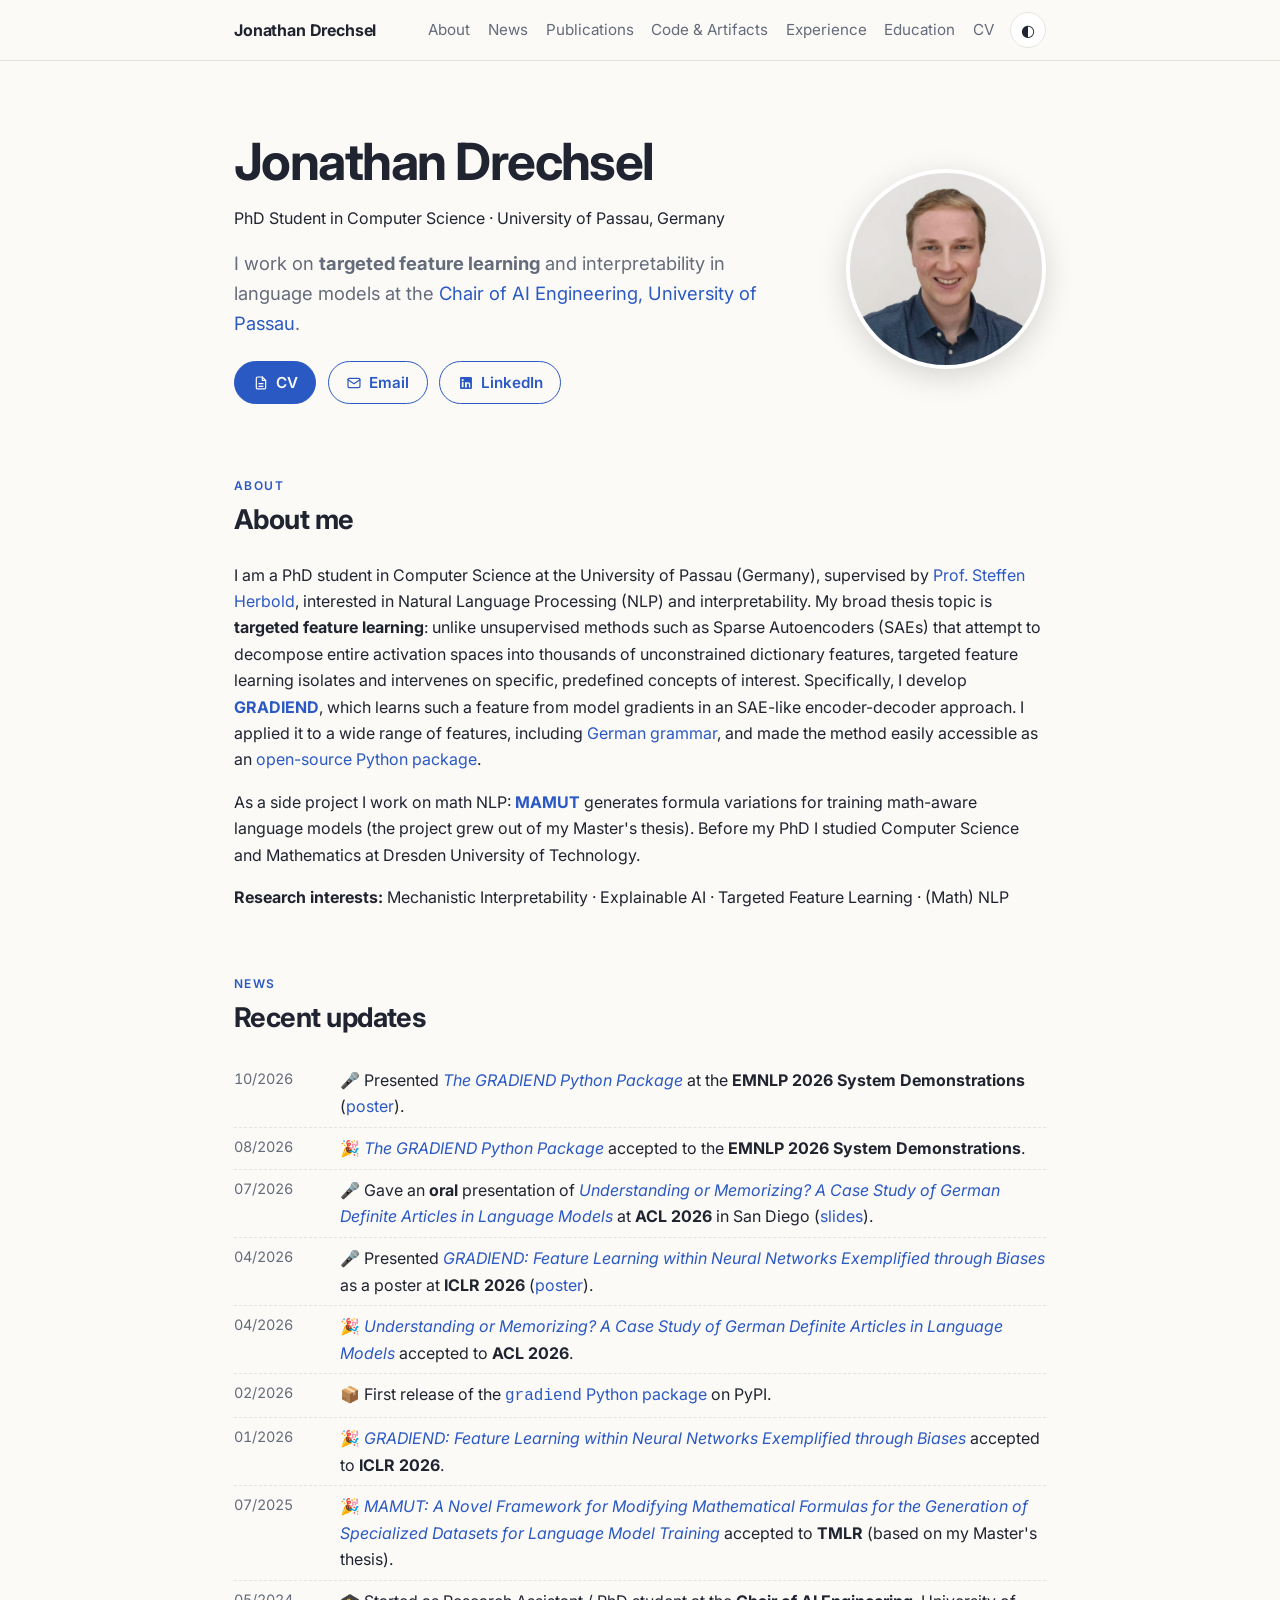
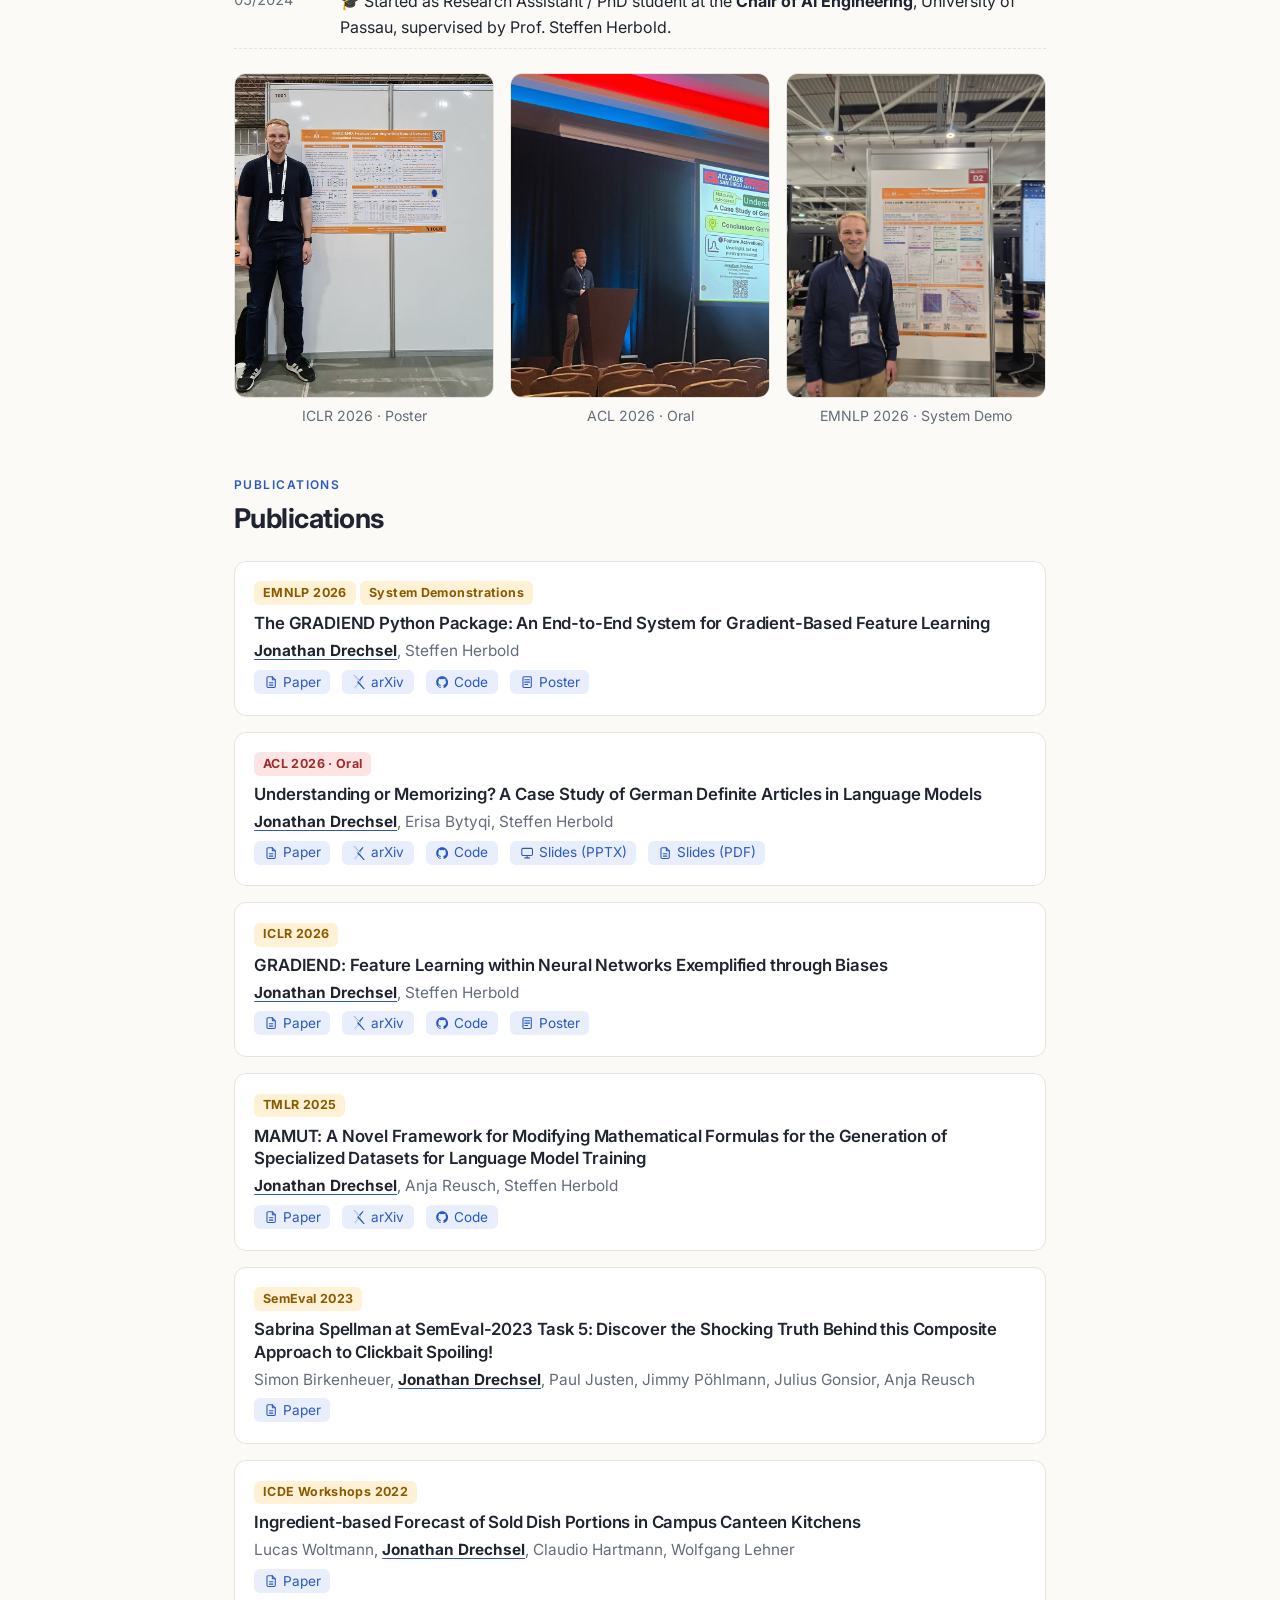
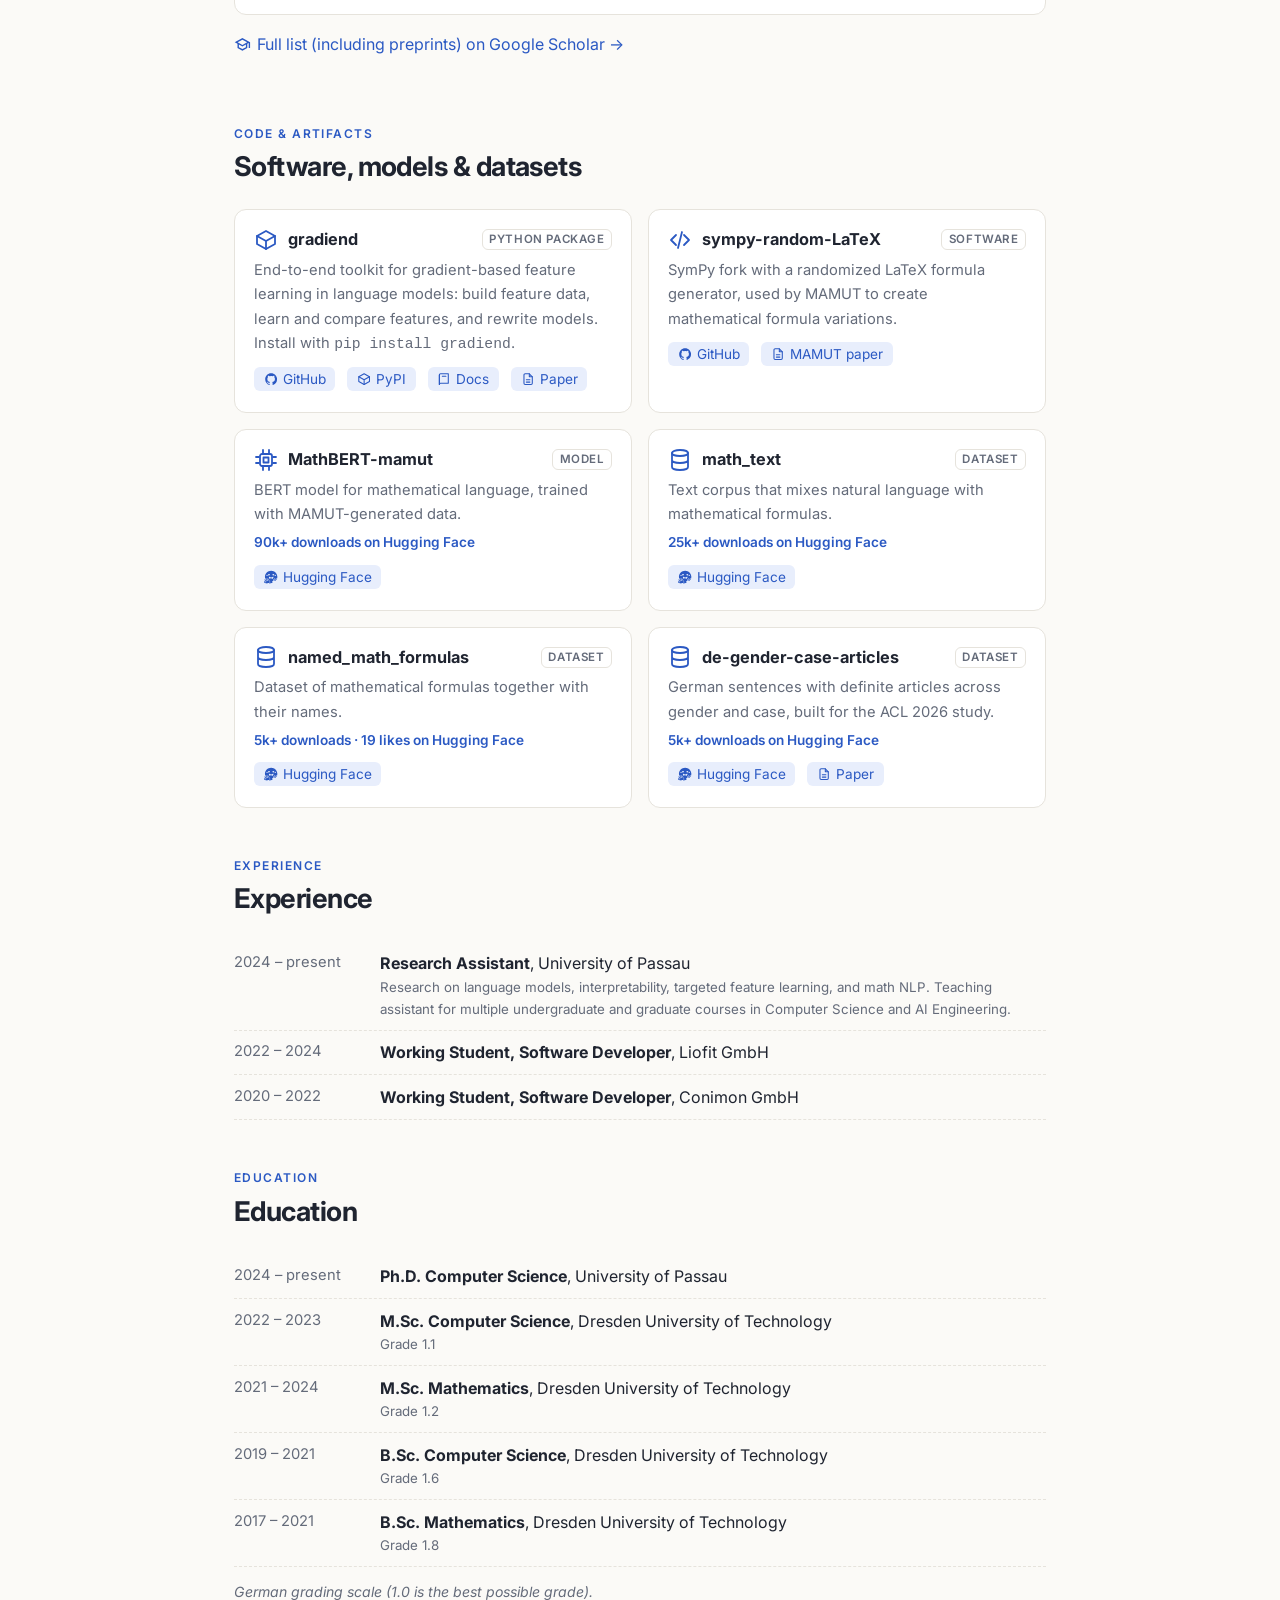
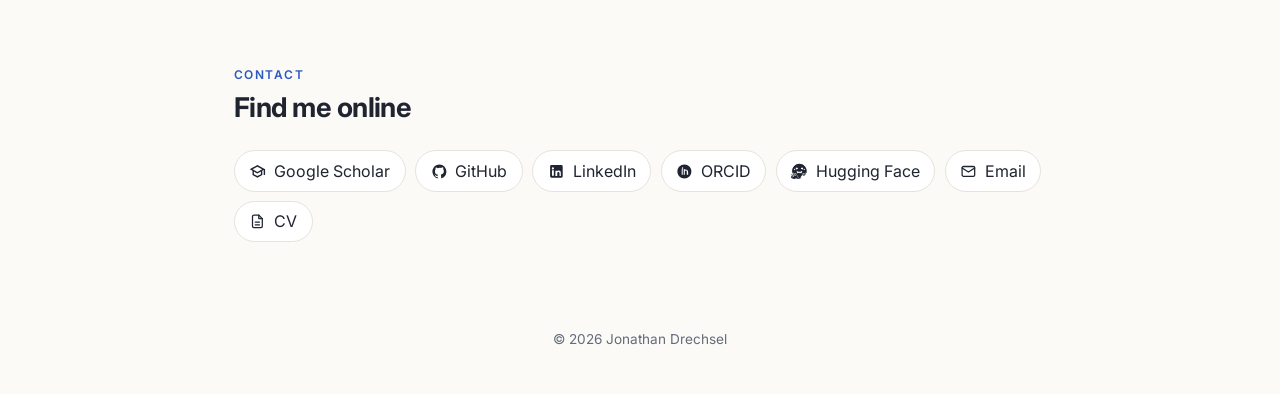
==== commit 0a46258e: "feat: refine favicon, update research interests to (Math) NLP, add teaching to CV, and add arXiv ico" ====
--- a/index.html
+++ b/index.html
@@ -28,6 +28,8 @@
     <symbol id="i-cpu" viewBox="0 0 24 24"><g fill="none" stroke="currentColor" stroke-width="1.8" stroke-linecap="round" stroke-linejoin="round"><rect x="6" y="6" width="12" height="12" rx="2"/><rect x="9.5" y="9.5" width="5" height="5"/><path d="M9 2v3M15 2v3M9 19v3M15 19v3M2 9h3M2 15h3M19 9h3M19 15h3"/></g></symbol>
     <symbol id="i-code" viewBox="0 0 24 24"><g fill="none" stroke="currentColor" stroke-width="1.8" stroke-linecap="round" stroke-linejoin="round"><path d="m8 7-5 5 5 5M16 7l5 5-5 5M14 4l-4 16"/></g></symbol>
     <symbol id="i-hf" viewBox="0 0 24 24"><path fill="currentColor" d="M12.025 1.13c-5.77 0-10.449 4.647-10.449 10.378 0 1.112.178 2.181.503 3.185.064-.222.203-.444.416-.577a.96.96 0 0 1 .524-.15c.293 0 .584.124.84.284.278.173.48.408.71.694.226.282.458.611.684.951v-.014c.017-.324.106-.622.264-.874s.403-.487.762-.543c.3-.047.596.06.787.203s.31.313.4.467c.15.257.212.468.233.542.01.026.653 1.552 1.657 2.54.616.605 1.01 1.223 1.082 1.912.055.537-.096 1.059-.38 1.572.637.121 1.294.187 1.967.187.657 0 1.298-.063 1.921-.178-.287-.517-.44-1.041-.384-1.581.07-.69.465-1.307 1.081-1.913 1.004-.987 1.647-2.513 1.657-2.539.021-.074.083-.285.233-.542.09-.154.208-.323.4-.467a1.08 1.08 0 0 1 .787-.203c.359.056.604.29.762.543s.247.55.265.874v.015c.225-.34.457-.67.683-.952.23-.286.432-.52.71-.694.257-.16.547-.284.84-.285a.97.97 0 0 1 .524.151c.228.143.373.388.43.625l.006.04a10.3 10.3 0 0 0 .534-3.273c0-5.731-4.678-10.378-10.449-10.378M8.327 6.583a1.5 1.5 0 0 1 .713.174 1.487 1.487 0 0 1 .617 2.013c-.183.343-.762-.214-1.102-.094-.38.134-.532.914-.917.71a1.487 1.487 0 0 1 .69-2.803m7.486 0a1.487 1.487 0 0 1 .689 2.803c-.385.204-.536-.576-.916-.71-.34-.12-.92.437-1.103.094a1.487 1.487 0 0 1 .617-2.013 1.5 1.5 0 0 1 .713-.174m-10.68 1.55a.96.96 0 1 1 0 1.921.96.96 0 0 1 0-1.92m13.838 0a.96.96 0 1 1 0 1.92.96.96 0 0 1 0-1.92M8.489 11.458c.588.01 1.965 1.157 3.572 1.164 1.607-.007 2.984-1.155 3.572-1.164.196-.003.305.12.305.454 0 .886-.424 2.328-1.563 3.202-.22-.756-1.396-1.366-1.63-1.32q-.011.001-.02.006l-.044.026-.01.008-.03.024q-.018.017-.035.036l-.032.04a1 1 0 0 0-.058.09l-.014.025q-.049.088-.11.19a1 1 0 0 1-.083.116 1.2 1.2 0 0 1-.173.18q-.035.029-.075.058a1.3 1.3 0 0 1-.251-.243 1 1 0 0 1-.076-.107c-.124-.193-.177-.363-.337-.444-.034-.016-.104-.008-.2.022q-.094.03-.216.087-.06.028-.125.063l-.13.074q-.067.04-.136.086a3 3 0 0 0-.135.096 3 3 0 0 0-.26.219 2 2 0 0 0-.12.121 2 2 0 0 0-.106.128l-.002.002a2 2 0 0 0-.09.132l-.001.001a1.2 1.2 0 0 0-.105.212q-.013.036-.024.073c-1.139-.875-1.563-2.317-1.563-3.203 0-.334.109-.457.305-.454m.836 10.354c.824-1.19.766-2.082-.365-3.194-1.13-1.112-1.789-2.738-1.789-2.738s-.246-.945-.806-.858-.97 1.499.202 2.362c1.173.864-.233 1.45-.685.64-.45-.812-1.683-2.896-2.322-3.295s-1.089-.175-.938.647 2.822 2.813 2.562 3.244-1.176-.506-1.176-.506-2.866-2.567-3.49-1.898.473 1.23 2.037 2.16c1.564.932 1.686 1.178 1.464 1.53s-3.675-2.511-4-1.297c-.323 1.214 3.524 1.567 3.287 2.405-.238.839-2.71-1.587-3.216-.642-.506.946 3.49 2.056 3.522 2.064 1.29.33 4.568 1.028 5.713-.624m5.349 0c-.824-1.19-.766-2.082.365-3.194 1.13-1.112 1.789-2.738 1.789-2.738s.246-.945.806-.858.97 1.499-.202 2.362c-1.173.864.233 1.45.685.64.451-.812 1.683-2.896 2.322-3.295s1.089-.175.938.647-2.822 2.813-2.562 3.244-1.176-.506-1.176-.506-2.866-2.567-3.49-1.898-.473 1.23-2.037 2.16c-1.564.932-1.686 1.178-1.464 1.53s3.675-2.511 4-1.297c.323 1.214-3.524 1.567-3.287 2.405.238.839 2.71-1.587 3.216-.642.506.946-3.49 2.056-3.522 2.064-1.29.33-4.568 1.028-5.713-.624"/></symbol>
+    <symbol id="i-arxiv" viewBox="0 0 24 24"><path fill="currentColor" d="M3.8423 0a1.0037 1.0037 0 0 0-.922.6078c-.1536.3687-.0438.6275.2938 1.1113l6.9185 8.3597-1.0223 1.1058a1.0393 1.0393 0 0 0 .003 1.4229l1.2292 1.3135-5.4391 6.4444c-.2803.299-.4538.823-.2971 1.1986a1.0253 1.0253 0 0 0 .9585.635.9133.9133 0 0 0 .6891-.3405l5.783-6.126 7.4902 8.0051a.8527.8527 0 0 0 .6835.2597.9575.9575 0 0 0 .8777-.6138c.1577-.377-.017-.7502-.306-1.1407l-7.0518-8.3418 1.0632-1.13a.9626.9626 0 0 0 .0089-1.3165L4.6336.4639s-.3733-.4535-.768-.463zm0 .272h.0166c.2179.0052.4874.2715.5644.3639l.005.006.0052.0055 10.169 10.9905a.6915.6915 0 0 1-.0072.945l-1.0666 1.133-1.4982-1.7724-8.5994-10.39c-.3286-.472-.352-.6183-.2592-.841a.7307.7307 0 0 1 .6704-.4401Zm14.341 1.5701a.877.877 0 0 0-.6554.2418l-5.6962 6.1584 1.6944 1.8319 5.3089-6.5138c.3251-.4335.479-.6603.3247-1.0292a1.1205 1.1205 0 0 0-.9763-.689zm-7.6557 12.2823 1.3186 1.4135-5.7864 6.1295a.6494.6494 0 0 1-.4959.26.7516.7516 0 0 1-.706-.4669c-.1119-.2682.0359-.6864.2442-.9083l.0051-.0055.0047-.0055z"/></symbol>
+    <symbol id="i-slides" viewBox="0 0 24 24"><g fill="none" stroke="currentColor" stroke-width="1.8" stroke-linecap="round" stroke-linejoin="round"><rect x="3" y="4" width="18" height="12" rx="2"/><path d="M12 16v4M8 20h8"/></g></symbol>
     <symbol id="i-poster" viewBox="0 0 24 24"><g fill="none" stroke="currentColor" stroke-width="1.8" stroke-linecap="round" stroke-linejoin="round"><rect x="5" y="3" width="14" height="18" rx="1.5"/><path d="M8 8h8M8 12h8M8 16h5"/></g></symbol>
   </svg>
 
@@ -67,7 +69,7 @@
       <h2>About me</h2>
       <p>I am a PhD student in Computer Science at the University of Passau (Germany), supervised by <a href="https://scholar.google.com/citations?user=Fac_e58AAAAJ" target="_blank" rel="noopener">Prof. Steffen Herbold</a>, interested in Natural Language Processing (NLP) and interpretability. My broad thesis topic is <strong>targeted feature learning</strong>: unlike unsupervised methods such as Sparse Autoencoders (SAEs) that attempt to decompose entire activation spaces into thousands of unconstrained dictionary features, targeted feature learning isolates and intervenes on specific, predefined concepts of interest. Specifically, I develop <a href="https://iclr.cc/virtual/2026/poster/10011792" target="_blank" rel="noopener"><strong>GRADIEND</strong></a>, which learns such a feature from model gradients in an SAE-like encoder-decoder approach. I applied it to a wide range of features, including <a href="https://aclanthology.org/2026.acl-long.436/" target="_blank" rel="noopener">German grammar</a>, and made the method easily accessible as an <a href="https://aclanthology.org/2026.emnlp-demos.18/" target="_blank" rel="noopener">open-source Python package</a>.</p>
       <p>As a side project I work on math NLP: <a href="https://openreview.net/forum?id=khODmRpQEx" target="_blank" rel="noopener"><strong>MAMUT</strong></a> generates formula variations for training math-aware language models (the project grew out of my Master's thesis). Before my PhD I studied Computer Science and Mathematics at Dresden University of Technology.</p>
-      <p><strong>Research interests:</strong> Targeted Feature Learning · Language Models · Mechanistic Interpretability · Explainable AI</p>
+      <p><strong>Research interests:</strong> Mechanistic Interpretability · Explainable AI · Targeted Feature Learning · (Math) NLP</p>
     </section>
 
     <section id="news" class="section">
@@ -101,7 +103,7 @@
         <p class="pub__authors"><strong>Jonathan Drechsel</strong>, Steffen Herbold</p>
         <div class="links">
           <a href="https://aclanthology.org/2026.emnlp-demos.18/" target="_blank" rel="noopener"><svg class="icon"><use href="#i-file"/></svg>Paper</a>
-          <a href="https://arxiv.org/abs/2602.23993" target="_blank" rel="noopener">arXiv</a>
+          <a href="https://arxiv.org/abs/2602.23993" target="_blank" rel="noopener"><svg class="icon"><use href="#i-arxiv"/></svg>arXiv</a>
           <a href="https://github.com/aieng-lab/gradiend" target="_blank" rel="noopener"><svg class="icon"><use href="#i-github"/></svg>Code</a>
           <a href="assets/2026-EMNLP-poster.pdf" target="_blank" rel="noopener"><svg class="icon"><use href="#i-poster"/></svg>Poster</a>
         </div>
@@ -113,10 +115,10 @@
         <p class="pub__authors"><strong>Jonathan Drechsel</strong>, Erisa Bytyqi, Steffen Herbold</p>
         <div class="links">
           <a href="https://aclanthology.org/2026.acl-long.436/" target="_blank" rel="noopener"><svg class="icon"><use href="#i-file"/></svg>Paper</a>
-          <a href="https://arxiv.org/abs/2601.09313" target="_blank" rel="noopener">arXiv</a>
+          <a href="https://arxiv.org/abs/2601.09313" target="_blank" rel="noopener"><svg class="icon"><use href="#i-arxiv"/></svg>arXiv</a>
           <a href="https://github.com/aieng-lab/gradiend-german-articles" target="_blank" rel="noopener"><svg class="icon"><use href="#i-github"/></svg>Code</a>
           <a href="assets/2026-ACL-slides.pptx" download><svg class="icon"><use href="#i-slides"/></svg>Slides (PPTX)</a>
-          <a href="assets/2026-ACL-slides.pdf" target="_blank" rel="noopener"><svg class="icon"><use href="#i-slides"/></svg>PDF</a>
+          <a href="assets/2026-ACL-slides.pdf" target="_blank" rel="noopener"><svg class="icon"><use href="#i-file"/></svg>Slides (PDF)</a>
         </div>
       </article>
 
@@ -126,7 +128,7 @@
         <p class="pub__authors"><strong>Jonathan Drechsel</strong>, Steffen Herbold</p>
         <div class="links">
           <a href="https://iclr.cc/virtual/2026/poster/10011792" target="_blank" rel="noopener"><svg class="icon"><use href="#i-file"/></svg>Paper</a>
-          <a href="https://arxiv.org/abs/2502.01406" target="_blank" rel="noopener">arXiv</a>
+          <a href="https://arxiv.org/abs/2502.01406" target="_blank" rel="noopener"><svg class="icon"><use href="#i-arxiv"/></svg>arXiv</a>
           <a href="https://github.com/aieng-lab/gradiend-bias" target="_blank" rel="noopener"><svg class="icon"><use href="#i-github"/></svg>Code</a>
           <a href="assets/2026-ICLR-poster.pdf" target="_blank" rel="noopener"><svg class="icon"><use href="#i-poster"/></svg>Poster</a>
         </div>
@@ -138,7 +140,7 @@
         <p class="pub__authors"><strong>Jonathan Drechsel</strong>, Anja Reusch, Steffen Herbold</p>
         <div class="links">
           <a href="https://openreview.net/forum?id=khODmRpQEx" target="_blank" rel="noopener"><svg class="icon"><use href="#i-file"/></svg>Paper</a>
-          <a href="https://arxiv.org/abs/2502.20855" target="_blank" rel="noopener">arXiv</a>
+          <a href="https://arxiv.org/abs/2502.20855" target="_blank" rel="noopener"><svg class="icon"><use href="#i-arxiv"/></svg>arXiv</a>
           <a href="https://github.com/aieng-lab/math-mutator" target="_blank" rel="noopener"><svg class="icon"><use href="#i-github"/></svg>Code</a>
         </div>
       </article>
